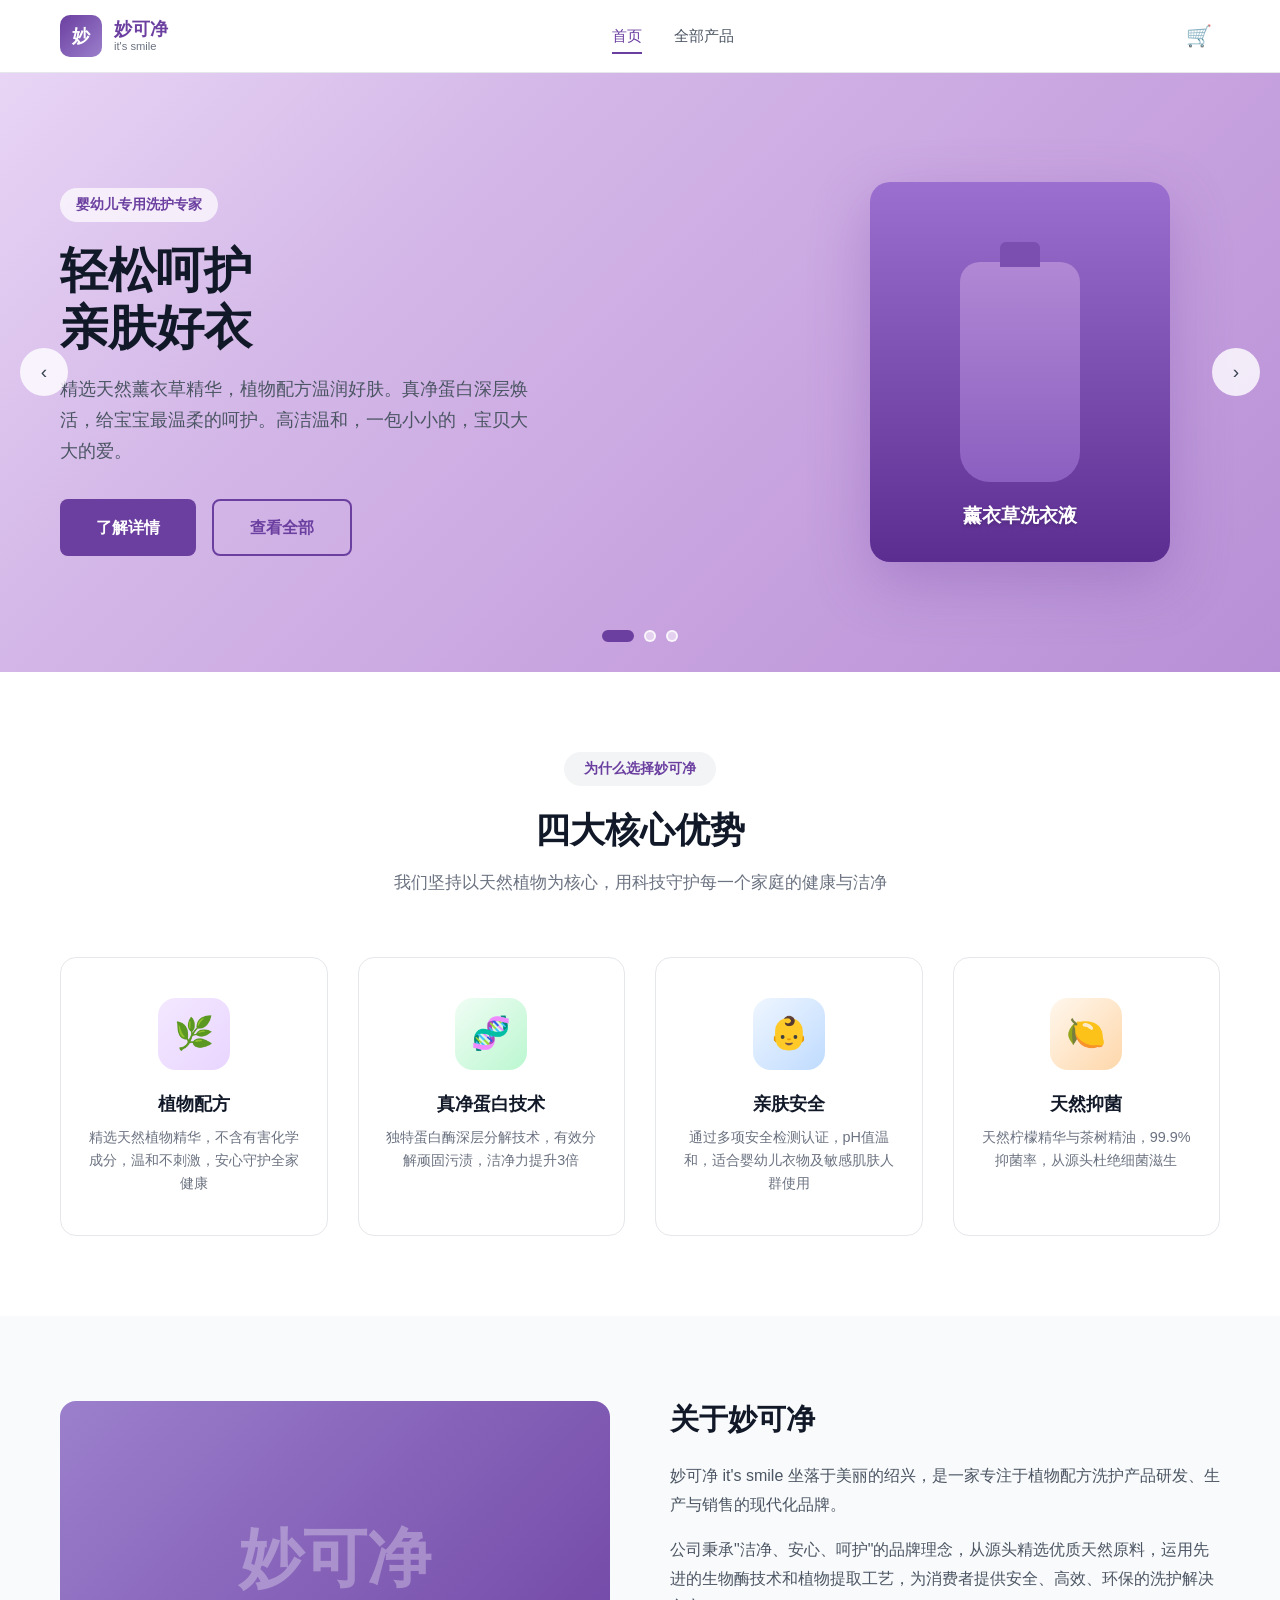
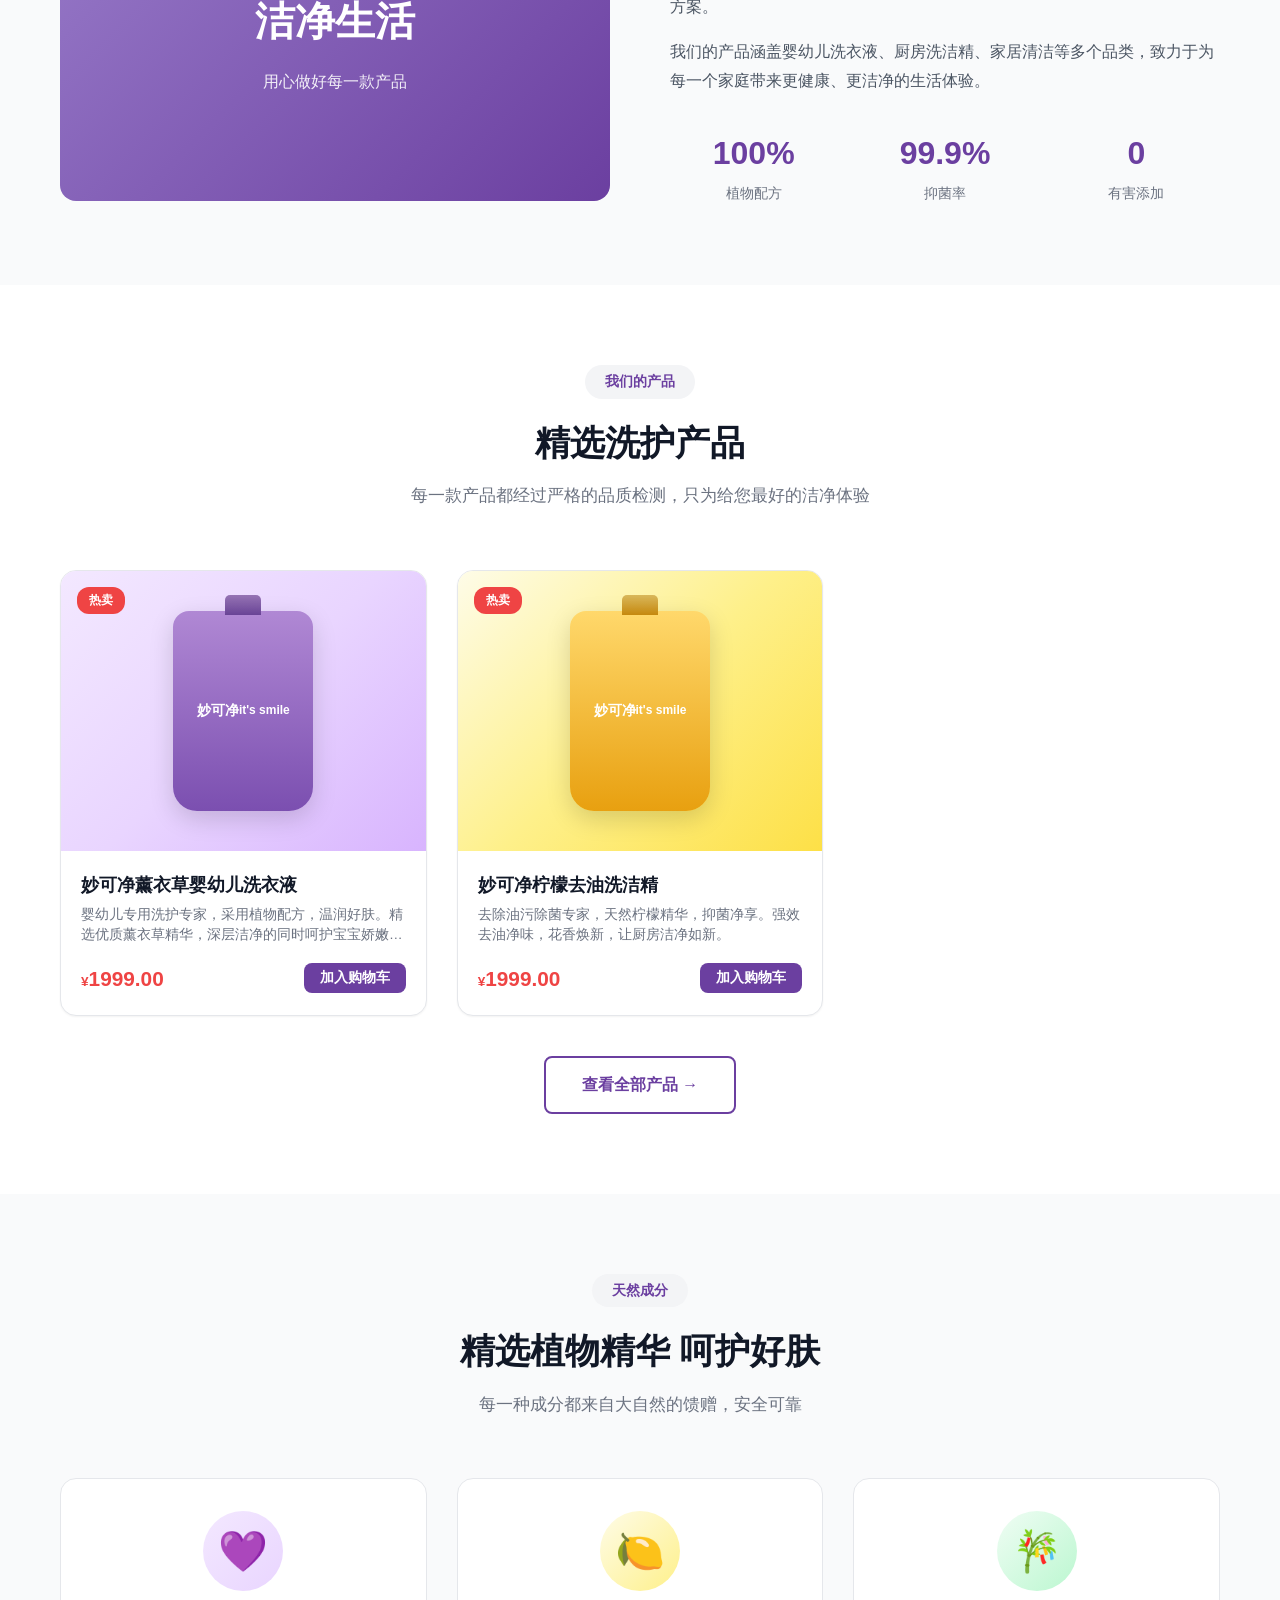
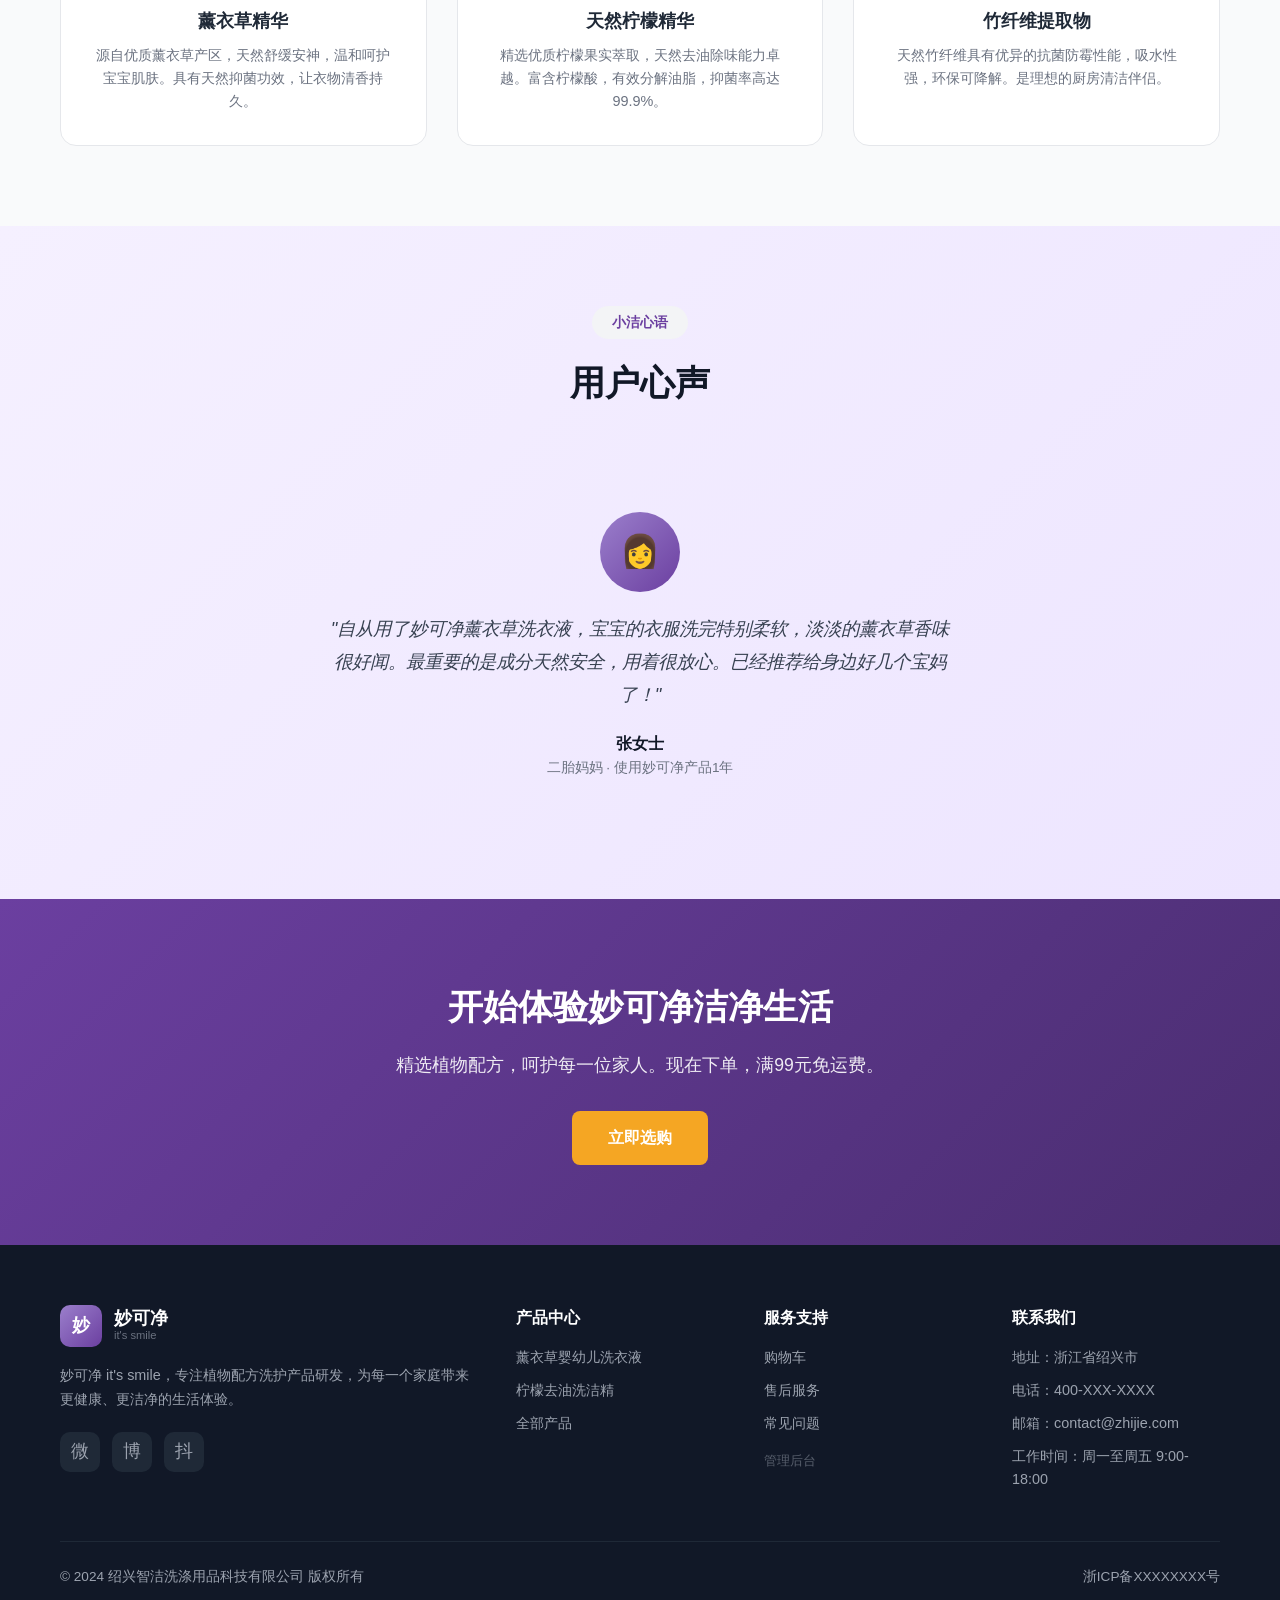
==== index.html @ ebd9319b "初始提交：妙可净 官方网站 包含首页、产品展示、购物车、结算、后台订单管理等完整功能。  Co-Authored-By: Claude Opus 4.6 <noreply@anthropic.com>" ====
<!DOCTYPE html>
<html lang="zh-CN">
<head>
  <meta charset="UTF-8">
  <meta name="viewport" content="width=device-width, initial-scale=1.0">
  <title>妙可净 it's smile - 轻松呵护 亲肤好衣</title>
  <meta name="description" content="妙可净 it's smile，专注植物配方洗护产品研发。婴幼儿洗衣液、柠檬洗洁精，天然安心，呵护全家。">
  <link rel="stylesheet" href="css/style.css">
</head>
<body>

  <!-- Header -->
  <header class="header">
    <nav class="nav container">
      <a href="index.html" class="logo">
        <div class="logo-icon">妙</div>
        <div class="logo-text">
          <span class="company-name">妙可净</span>
          <span class="company-sub">it's smile</span>
        </div>
      </a>
      <div class="nav-links">
        <a href="index.html" class="active">首页</a>
        <a href="products.html">全部产品</a>
      </div>
      <div class="nav-actions">
        <a href="cart.html" class="cart-btn">🛒 <span class="cart-badge"></span></a>
        <button class="mobile-toggle" onclick="document.querySelector('.nav-links').classList.toggle('mobile-open')">☰</button>
      </div>
    </nav>
  </header>

  <!-- Hero Slider -->
  <section class="hero">
    <div class="hero-slider">
      <!-- Slide 1: Lavender Product -->
      <div class="hero-slide hero-slide-purple active">
        <div class="hero-content">
          <span class="hero-tag">婴幼儿专用洗护专家</span>
          <h1 class="hero-title">轻松呵护<br>亲肤好衣</h1>
          <p class="hero-desc">精选天然薰衣草精华，植物配方温润好肤。真净蛋白深层焕活，给宝宝最温柔的呵护。高洁温和，一包小小的，宝贝大大的爱。</p>
          <div class="hero-btns">
            <a href="product-detail.html?id=1" class="btn btn-primary btn-lg">了解详情</a>
            <a href="products.html" class="btn btn-outline btn-lg">查看全部</a>
          </div>
        </div>
        <div class="hero-image">
          <div class="hero-product-visual purple">
            <div class="bottle-shape"></div>
            <div class="product-label">薰衣草洗衣液</div>
          </div>
        </div>
      </div>

      <!-- Slide 2: Lemon Product -->
      <div class="hero-slide hero-slide-yellow">
        <div class="hero-content">
          <span class="hero-tag" style="color:var(--secondary-dark);">去除油污除菌专家</span>
          <h1 class="hero-title">本草洗护<br>全净呵护</h1>
          <p class="hero-desc">天然柠檬精华，抑菌净享。强效去油净味，花香焕新。天然植物精华洁净更安心，让每一餐都安心健康。</p>
          <div class="hero-btns">
            <a href="product-detail.html?id=2" class="btn btn-secondary btn-lg">了解详情</a>
            <a href="products.html" class="btn btn-outline btn-lg">查看全部</a>
          </div>
        </div>
        <div class="hero-image">
          <div class="hero-product-visual yellow">
            <div class="bottle-shape"></div>
            <div class="product-label">柠檬洗洁精</div>
          </div>
        </div>
      </div>

      <!-- Slide 3: Brand -->
      <div class="hero-slide hero-slide-brand">
        <div class="hero-content">
          <span class="hero-tag">品质升级 呵护更多</span>
          <h1 class="hero-title">妙可净<br>洁净生活</h1>
          <p class="hero-desc">妙可净 it's smile，专注植物配方洗护产品研发。从源头精选优质原料，用科技守护每一个家庭的健康与洁净。</p>
          <div class="hero-btns">
            <a href="products.html" class="btn btn-primary btn-lg">探索产品</a>
          </div>
        </div>
        <div class="hero-image">
          <div class="hero-product-visual purple" style="background:linear-gradient(135deg, var(--primary-light), var(--primary));width:320px;">
            <div style="font-size:2.5rem;font-weight:900;opacity:0.9;">妙可净</div>
            <div style="font-size:1rem;opacity:0.7;margin-top:4px;">it's smile</div>
            <div class="product-label">洁净 · 安心 · 呵护</div>
          </div>
        </div>
      </div>
    </div>

    <!-- Controls -->
    <button class="hero-arrow prev">‹</button>
    <button class="hero-arrow next">›</button>
    <div class="hero-dots">
      <span class="hero-dot active" data-index="0"></span>
      <span class="hero-dot" data-index="1"></span>
      <span class="hero-dot" data-index="2"></span>
    </div>
  </section>

  <!-- Features -->
  <section class="section">
    <div class="container">
      <div class="section-header">
        <span class="section-tag">为什么选择妙可净</span>
        <h2 class="section-title">四大核心优势</h2>
        <p class="section-desc">我们坚持以天然植物为核心，用科技守护每一个家庭的健康与洁净</p>
      </div>
      <div class="features-grid">
        <div class="feature-card">
          <div class="feature-icon purple">🌿</div>
          <h3>植物配方</h3>
          <p>精选天然植物精华，不含有害化学成分，温和不刺激，安心守护全家健康</p>
        </div>
        <div class="feature-card">
          <div class="feature-icon green">🧬</div>
          <h3>真净蛋白技术</h3>
          <p>独特蛋白酶深层分解技术，有效分解顽固污渍，洁净力提升3倍</p>
        </div>
        <div class="feature-card">
          <div class="feature-icon blue">👶</div>
          <h3>亲肤安全</h3>
          <p>通过多项安全检测认证，pH值温和，适合婴幼儿衣物及敏感肌肤人群使用</p>
        </div>
        <div class="feature-card">
          <div class="feature-icon orange">🍋</div>
          <h3>天然抑菌</h3>
          <p>天然柠檬精华与茶树精油，99.9%抑菌率，从源头杜绝细菌滋生</p>
        </div>
      </div>
    </div>
  </section>

  <!-- Brand Story -->
  <section class="section brand-story">
    <div class="container">
      <div class="brand-grid">
        <div class="brand-image">
          <div class="brand-image-inner">
            <div class="brand-year">妙可净</div>
            <div class="brand-name-large">洁净生活</div>
            <p style="margin-top:16px;opacity:0.9;font-size:1rem;">用心做好每一款产品</p>
          </div>
        </div>
        <div class="brand-info">
          <h3>关于妙可净</h3>
          <p>妙可净 it's smile 坐落于美丽的绍兴，是一家专注于植物配方洗护产品研发、生产与销售的现代化品牌。</p>
          <p>公司秉承"洁净、安心、呵护"的品牌理念，从源头精选优质天然原料，运用先进的生物酶技术和植物提取工艺，为消费者提供安全、高效、环保的洗护解决方案。</p>
          <p>我们的产品涵盖婴幼儿洗衣液、厨房洗洁精、家居清洁等多个品类，致力于为每一个家庭带来更健康、更洁净的生活体验。</p>
          <div class="brand-stats">
            <div class="stat-item">
              <div class="stat-number">100%</div>
              <div class="stat-label">植物配方</div>
            </div>
            <div class="stat-item">
              <div class="stat-number">99.9%</div>
              <div class="stat-label">抑菌率</div>
            </div>
            <div class="stat-item">
              <div class="stat-number">0</div>
              <div class="stat-label">有害添加</div>
            </div>
          </div>
        </div>
      </div>
    </div>
  </section>

  <!-- Products -->
  <section class="section">
    <div class="container">
      <div class="section-header">
        <span class="section-tag">我们的产品</span>
        <h2 class="section-title">精选洗护产品</h2>
        <p class="section-desc">每一款产品都经过严格的品质检测，只为给您最好的洁净体验</p>
      </div>
      <div class="products-grid" id="home-products"></div>
      <div class="text-center mt-40">
        <a href="products.html" class="btn btn-outline btn-lg">查看全部产品 →</a>
      </div>
    </div>
  </section>

  <!-- Ingredients -->
  <section class="section ingredients-section">
    <div class="container">
      <div class="section-header">
        <span class="section-tag">天然成分</span>
        <h2 class="section-title">精选植物精华 呵护好肤</h2>
        <p class="section-desc">每一种成分都来自大自然的馈赠，安全可靠</p>
      </div>
      <div class="ingredients-grid">
        <div class="ingredient-card">
          <div class="ingredient-icon" style="background:linear-gradient(135deg,#f3e8ff,#e9d5ff);">💜</div>
          <h3>薰衣草精华</h3>
          <p>源自优质薰衣草产区，天然舒缓安神，温和呵护宝宝肌肤。具有天然抑菌功效，让衣物清香持久。</p>
        </div>
        <div class="ingredient-card">
          <div class="ingredient-icon" style="background:linear-gradient(135deg,#fefce8,#fef08a);">🍋</div>
          <h3>天然柠檬精华</h3>
          <p>精选优质柠檬果实萃取，天然去油除味能力卓越。富含柠檬酸，有效分解油脂，抑菌率高达99.9%。</p>
        </div>
        <div class="ingredient-card">
          <div class="ingredient-icon" style="background:linear-gradient(135deg,#f0fdf4,#bbf7d0);">🎋</div>
          <h3>竹纤维提取物</h3>
          <p>天然竹纤维具有优异的抗菌防霉性能，吸水性强，环保可降解。是理想的厨房清洁伴侣。</p>
        </div>
      </div>
    </div>
  </section>

  <!-- Testimonial / 小洁心语 -->
  <section class="section testimonial-section">
    <div class="container">
      <div class="section-header">
        <span class="section-tag">小洁心语</span>
        <h2 class="section-title">用户心声</h2>
      </div>
      <div class="testimonial-card">
        <div class="testimonial-avatar">👩</div>
        <p class="testimonial-text">"自从用了妙可净薰衣草洗衣液，宝宝的衣服洗完特别柔软，淡淡的薰衣草香味很好闻。最重要的是成分天然安全，用着很放心。已经推荐给身边好几个宝妈了！"</p>
        <div class="testimonial-author">张女士</div>
        <div class="testimonial-role">二胎妈妈 · 使用妙可净产品1年</div>
      </div>
    </div>
  </section>

  <!-- CTA -->
  <section class="section" style="background:linear-gradient(135deg, var(--primary), var(--primary-dark));color:white;text-align:center;">
    <div class="container">
      <h2 style="font-size:2.2rem;font-weight:800;margin-bottom:16px;">开始体验妙可净洁净生活</h2>
      <p style="font-size:1.1rem;opacity:0.9;margin-bottom:32px;max-width:500px;margin-left:auto;margin-right:auto;">精选植物配方，呵护每一位家人。现在下单，满99元免运费。</p>
      <a href="products.html" class="btn btn-secondary btn-lg">立即选购</a>
    </div>
  </section>

  <!-- Footer -->
  <footer class="footer">
    <div class="container">
      <div class="footer-grid">
        <div class="footer-brand">
          <div class="logo">
            <div class="logo-icon">妙</div>
            <div class="logo-text">
              <span class="company-name">妙可净</span>
              <span class="company-sub" style="color:var(--gray-500);">it's smile</span>
            </div>
          </div>
          <p>妙可净 it's smile，专注植物配方洗护产品研发，为每一个家庭带来更健康、更洁净的生活体验。</p>
          <div class="footer-social">
            <a href="#" title="微信">微</a>
            <a href="#" title="微博">博</a>
            <a href="#" title="抖音">抖</a>
          </div>
        </div>
        <div class="footer-col">
          <h4>产品中心</h4>
          <a href="product-detail.html?id=1">薰衣草婴幼儿洗衣液</a>
          <a href="product-detail.html?id=2">柠檬去油洗洁精</a>
          <a href="products.html">全部产品</a>
        </div>
        <div class="footer-col">
          <h4>服务支持</h4>
          <a href="cart.html">购物车</a>
          <a href="#">售后服务</a>
          <a href="#">常见问题</a>
          <a href="admin.html" style="margin-top:16px;opacity:0.5;font-size:0.8rem;">管理后台</a>
        </div>
        <div class="footer-col">
          <h4>联系我们</h4>
          <a href="#">地址：浙江省绍兴市</a>
          <a href="#">电话：400-XXX-XXXX</a>
          <a href="#">邮箱：contact@zhijie.com</a>
          <a href="#">工作时间：周一至周五 9:00-18:00</a>
        </div>
      </div>
      <div class="footer-bottom">
        <span>&copy; 2024 绍兴智洁洗涤用品科技有限公司 版权所有</span>
        <span>浙ICP备XXXXXXXX号</span>
      </div>
    </div>
  </footer>

  <script src="js/app.js"></script>
</body>
</html>
---- css/style.css ----
/* ==========================================
   绍兴智洁洗涤用品科技有限公司 - 官方网站
   Design inspired by pg.com.cn
   ========================================== */

/* --- Reset & Base --- */
*, *::before, *::after {
  margin: 0;
  padding: 0;
  box-sizing: border-box;
}

:root {
  --primary: #6B3FA0;
  --primary-light: #9B7FCC;
  --primary-dark: #4A2D70;
  --secondary: #F5A623;
  --secondary-light: #FFD080;
  --secondary-dark: #C47F0A;
  --accent-green: #5DAE5F;
  --white: #ffffff;
  --gray-50: #f9fafb;
  --gray-100: #f3f4f6;
  --gray-200: #e5e7eb;
  --gray-300: #d1d5db;
  --gray-400: #9ca3af;
  --gray-500: #6b7280;
  --gray-600: #4b5563;
  --gray-700: #374151;
  --gray-800: #1f2937;
  --gray-900: #111827;
  --danger: #ef4444;
  --success: #22c55e;
  --warning: #f59e0b;
  --info: #3b82f6;
  --shadow-sm: 0 1px 2px rgba(0,0,0,0.05);
  --shadow: 0 4px 6px -1px rgba(0,0,0,0.1);
  --shadow-lg: 0 10px 25px -3px rgba(0,0,0,0.1);
  --shadow-xl: 0 20px 40px -5px rgba(0,0,0,0.15);
  --radius: 8px;
  --radius-lg: 16px;
  --transition: all 0.3s ease;
}

html {
  scroll-behavior: smooth;
  font-size: 16px;
}

body {
  font-family: -apple-system, BlinkMacSystemFont, "PingFang SC", "Microsoft YaHei", "Helvetica Neue", Arial, sans-serif;
  color: var(--gray-800);
  background: var(--white);
  line-height: 1.6;
  overflow-x: hidden;
}

a {
  color: inherit;
  text-decoration: none;
  transition: var(--transition);
}

img {
  max-width: 100%;
  height: auto;
  display: block;
}

ul, ol {
  list-style: none;
}

button {
  cursor: pointer;
  border: none;
  font-family: inherit;
  font-size: inherit;
  transition: var(--transition);
}

input, select, textarea {
  font-family: inherit;
  font-size: inherit;
  border: 1px solid var(--gray-300);
  border-radius: var(--radius);
  padding: 10px 14px;
  outline: none;
  transition: var(--transition);
}

input:focus, select:focus, textarea:focus {
  border-color: var(--primary);
  box-shadow: 0 0 0 3px rgba(107, 63, 160, 0.15);
}

.container {
  max-width: 1200px;
  margin: 0 auto;
  padding: 0 20px;
}

/* --- Header & Navigation --- */
.header {
  position: fixed;
  top: 0;
  left: 0;
  right: 0;
  z-index: 1000;
  background: rgba(255,255,255,0.97);
  backdrop-filter: blur(12px);
  border-bottom: 1px solid var(--gray-200);
  transition: var(--transition);
}

.header.scrolled {
  box-shadow: var(--shadow);
}

.nav {
  display: flex;
  align-items: center;
  justify-content: space-between;
  height: 72px;
}

.logo {
  display: flex;
  align-items: center;
  gap: 12px;
  font-size: 1.25rem;
  font-weight: 700;
  color: var(--primary);
}

.logo-icon {
  width: 42px;
  height: 42px;
  background: linear-gradient(135deg, var(--primary), var(--primary-light));
  border-radius: 10px;
  display: flex;
  align-items: center;
  justify-content: center;
  color: white;
  font-size: 1.1rem;
  font-weight: 800;
}

.logo-text {
  display: flex;
  flex-direction: column;
  line-height: 1.2;
}

.logo-text .company-name {
  font-size: 1.1rem;
  font-weight: 700;
}

.logo-text .company-sub {
  font-size: 0.7rem;
  color: var(--gray-500);
  font-weight: 400;
}

.nav-links {
  display: flex;
  align-items: center;
  gap: 32px;
}

.nav-links a {
  font-size: 0.95rem;
  font-weight: 500;
  color: var(--gray-600);
  position: relative;
  padding: 4px 0;
}

.nav-links a:hover,
.nav-links a.active {
  color: var(--primary);
}

.nav-links a::after {
  content: '';
  position: absolute;
  bottom: -2px;
  left: 0;
  width: 0;
  height: 2px;
  background: var(--primary);
  transition: var(--transition);
}

.nav-links a:hover::after,
.nav-links a.active::after {
  width: 100%;
}

.nav-actions {
  display: flex;
  align-items: center;
  gap: 16px;
}

.cart-btn {
  position: relative;
  background: none;
  font-size: 1.3rem;
  color: var(--gray-600);
  padding: 8px;
}

.cart-btn:hover {
  color: var(--primary);
}

.cart-badge {
  position: absolute;
  top: 2px;
  right: 0;
  background: var(--danger);
  color: white;
  font-size: 0.65rem;
  font-weight: 700;
  min-width: 18px;
  height: 18px;
  border-radius: 9px;
  display: flex;
  align-items: center;
  justify-content: center;
  padding: 0 4px;
}

.cart-badge:empty,
.cart-badge[data-count="0"] {
  display: none;
}

.btn {
  display: inline-flex;
  align-items: center;
  justify-content: center;
  gap: 8px;
  padding: 10px 24px;
  border-radius: var(--radius);
  font-weight: 600;
  font-size: 0.9rem;
  transition: var(--transition);
}

.btn-primary {
  background: var(--primary);
  color: white;
}

.btn-primary:hover {
  background: var(--primary-dark);
  transform: translateY(-1px);
  box-shadow: var(--shadow);
}

.btn-secondary {
  background: var(--secondary);
  color: white;
}

.btn-secondary:hover {
  background: var(--secondary-dark);
  transform: translateY(-1px);
}

.btn-outline {
  background: transparent;
  border: 2px solid var(--primary);
  color: var(--primary);
}

.btn-outline:hover {
  background: var(--primary);
  color: white;
}

.btn-sm {
  padding: 6px 16px;
  font-size: 0.85rem;
}

.btn-lg {
  padding: 14px 36px;
  font-size: 1rem;
}

.btn-danger {
  background: var(--danger);
  color: white;
}

.btn-danger:hover {
  background: #dc2626;
}

.btn-success {
  background: var(--success);
  color: white;
}

.btn-success:hover {
  background: #16a34a;
}

/* Mobile menu */
.mobile-toggle {
  display: none;
  background: none;
  font-size: 1.5rem;
  color: var(--gray-700);
  padding: 8px;
}

/* --- Hero Section --- */
.hero {
  margin-top: 72px;
  position: relative;
  overflow: hidden;
}

.hero-slider {
  position: relative;
  height: 600px;
}

.hero-slide {
  position: absolute;
  inset: 0;
  opacity: 0;
  transition: opacity 0.8s ease;
  display: flex;
  align-items: center;
}

.hero-slide.active {
  opacity: 1;
}

.hero-slide-purple {
  background: linear-gradient(135deg, #E8D5F5 0%, #D4B8E8 30%, #C9A5E0 60%, #B78FD6 100%);
}

.hero-slide-yellow {
  background: linear-gradient(135deg, #FFF3D6 0%, #FFE4A0 30%, #FFD56B 60%, #FFC940 100%);
}

.hero-slide-brand {
  background: linear-gradient(135deg, #f0e6ff 0%, #e0d0f5 50%, #d0c0ea 100%);
}

.hero-content {
  position: relative;
  z-index: 2;
  max-width: 600px;
  padding: 0 60px;
}

.hero-tag {
  display: inline-block;
  padding: 6px 16px;
  background: rgba(255,255,255,0.7);
  border-radius: 20px;
  font-size: 0.85rem;
  font-weight: 600;
  color: var(--primary);
  margin-bottom: 20px;
  backdrop-filter: blur(4px);
}

.hero-title {
  font-size: 3rem;
  font-weight: 800;
  line-height: 1.2;
  margin-bottom: 16px;
  color: var(--gray-900);
}

.hero-slide-yellow .hero-title {
  color: var(--gray-900);
}

.hero-desc {
  font-size: 1.15rem;
  color: var(--gray-600);
  margin-bottom: 32px;
  line-height: 1.7;
}

.hero-btns {
  display: flex;
  gap: 16px;
}

.hero-image {
  position: absolute;
  right: 60px;
  top: 50%;
  transform: translateY(-50%);
  width: 400px;
  height: 400px;
  display: flex;
  align-items: center;
  justify-content: center;
}

.hero-product-visual {
  width: 300px;
  height: 380px;
  border-radius: 20px;
  display: flex;
  align-items: center;
  justify-content: center;
  font-size: 1.1rem;
  font-weight: 600;
  color: white;
  text-align: center;
  position: relative;
  overflow: hidden;
}

.hero-product-visual.purple {
  background: linear-gradient(180deg, #9B6FCF 0%, #7B4FB0 50%, #5C2D91 100%);
  box-shadow: 0 20px 60px rgba(107, 63, 160, 0.3);
}

.hero-product-visual.yellow {
  background: linear-gradient(180deg, #FFD060 0%, #F5A623 50%, #E08F00 100%);
  box-shadow: 0 20px 60px rgba(245, 166, 35, 0.3);
}

.hero-product-visual .product-label {
  position: absolute;
  bottom: 30px;
  left: 0;
  right: 0;
  text-align: center;
  font-size: 1.2rem;
  text-shadow: 0 2px 4px rgba(0,0,0,0.2);
}

.hero-product-visual .bottle-shape {
  width: 120px;
  height: 220px;
  border-radius: 20px 20px 30px 30px;
  position: relative;
}

.hero-product-visual .bottle-shape::before {
  content: '';
  position: absolute;
  top: -20px;
  left: 50%;
  transform: translateX(-50%);
  width: 40px;
  height: 25px;
  border-radius: 6px 6px 0 0;
}

.hero-product-visual.purple .bottle-shape {
  background: linear-gradient(180deg, #B088D4, #8B5FC0);
}

.hero-product-visual.purple .bottle-shape::before {
  background: #7B4FB0;
}

.hero-product-visual.yellow .bottle-shape {
  background: linear-gradient(180deg, #FFD86B, #F0A020);
}

.hero-product-visual.yellow .bottle-shape::before {
  background: #E09000;
}

.hero-dots {
  position: absolute;
  bottom: 30px;
  left: 50%;
  transform: translateX(-50%);
  display: flex;
  gap: 10px;
  z-index: 10;
}

.hero-dot {
  width: 12px;
  height: 12px;
  border-radius: 50%;
  background: rgba(255,255,255,0.5);
  border: 2px solid rgba(255,255,255,0.8);
  cursor: pointer;
  transition: var(--transition);
}

.hero-dot.active {
  background: var(--primary);
  border-color: var(--primary);
  width: 32px;
  border-radius: 6px;
}

.hero-arrow {
  position: absolute;
  top: 50%;
  transform: translateY(-50%);
  z-index: 10;
  width: 48px;
  height: 48px;
  border-radius: 50%;
  background: rgba(255,255,255,0.8);
  border: none;
  font-size: 1.2rem;
  color: var(--gray-700);
  display: flex;
  align-items: center;
  justify-content: center;
  cursor: pointer;
  transition: var(--transition);
}

.hero-arrow:hover {
  background: white;
  box-shadow: var(--shadow);
}

.hero-arrow.prev {
  left: 20px;
}

.hero-arrow.next {
  right: 20px;
}

/* --- Section Styles --- */
.section {
  padding: 80px 0;
}

.section-header {
  text-align: center;
  margin-bottom: 60px;
}

.section-tag {
  display: inline-block;
  padding: 6px 20px;
  background: var(--gray-100);
  border-radius: 20px;
  font-size: 0.85rem;
  font-weight: 600;
  color: var(--primary);
  margin-bottom: 16px;
}

.section-title {
  font-size: 2.2rem;
  font-weight: 800;
  color: var(--gray-900);
  margin-bottom: 12px;
}

.section-desc {
  font-size: 1.05rem;
  color: var(--gray-500);
  max-width: 600px;
  margin: 0 auto;
}

/* --- Brand Story --- */
.brand-story {
  background: var(--gray-50);
}

.brand-grid {
  display: grid;
  grid-template-columns: 1fr 1fr;
  gap: 60px;
  align-items: center;
}

.brand-image {
  border-radius: var(--radius-lg);
  overflow: hidden;
  height: 400px;
  background: linear-gradient(135deg, var(--primary-light), var(--primary));
  display: flex;
  align-items: center;
  justify-content: center;
  position: relative;
}

.brand-image-inner {
  text-align: center;
  color: white;
  padding: 40px;
}

.brand-image-inner .brand-year {
  font-size: 4rem;
  font-weight: 800;
  opacity: 0.3;
  margin-bottom: -20px;
}

.brand-image-inner .brand-name-large {
  font-size: 2.5rem;
  font-weight: 800;
}

.brand-info h3 {
  font-size: 1.8rem;
  font-weight: 700;
  margin-bottom: 20px;
  color: var(--gray-900);
}

.brand-info p {
  color: var(--gray-600);
  margin-bottom: 16px;
  line-height: 1.8;
}

.brand-stats {
  display: grid;
  grid-template-columns: repeat(3, 1fr);
  gap: 24px;
  margin-top: 32px;
}

.stat-item {
  text-align: center;
}

.stat-number {
  font-size: 2rem;
  font-weight: 800;
  color: var(--primary);
}

.stat-label {
  font-size: 0.85rem;
  color: var(--gray-500);
  margin-top: 4px;
}

/* --- Product Cards --- */
.products-grid {
  display: grid;
  grid-template-columns: repeat(auto-fill, minmax(280px, 1fr));
  gap: 30px;
}

.product-card {
  background: white;
  border-radius: var(--radius-lg);
  overflow: hidden;
  box-shadow: var(--shadow-sm);
  border: 1px solid var(--gray-200);
  transition: var(--transition);
  position: relative;
}

.product-card:hover {
  transform: translateY(-4px);
  box-shadow: var(--shadow-lg);
}

.product-card-image {
  height: 280px;
  display: flex;
  align-items: center;
  justify-content: center;
  position: relative;
  overflow: hidden;
}

.product-card-image.lavender {
  background: linear-gradient(135deg, #f3e8ff, #e9d5ff, #d8b4fe);
}

.product-card-image.lemon {
  background: linear-gradient(135deg, #fefce8, #fef08a, #fde047);
}

.product-card-image.bundle {
  background: linear-gradient(135deg, #f0fdf4, #bbf7d0, #86efac);
}

.product-visual {
  width: 140px;
  height: 200px;
  border-radius: 16px 16px 24px 24px;
  display: flex;
  align-items: center;
  justify-content: center;
  color: white;
  font-weight: 700;
  font-size: 0.9rem;
  text-align: center;
  padding: 16px;
  position: relative;
  box-shadow: 0 8px 24px rgba(0,0,0,0.15);
}

.product-visual.purple-bottle {
  background: linear-gradient(180deg, #B088D4, #7B4FB0);
}

.product-visual.yellow-bottle {
  background: linear-gradient(180deg, #FFD86B, #E8A010);
}

.product-visual.green-bottle {
  background: linear-gradient(180deg, #86efac, #22c55e);
}

.product-visual::before {
  content: '';
  position: absolute;
  top: -16px;
  left: 50%;
  transform: translateX(-50%);
  width: 36px;
  height: 20px;
  border-radius: 5px 5px 0 0;
  background: inherit;
  filter: brightness(0.85);
}

.product-badge {
  position: absolute;
  top: 16px;
  left: 16px;
  padding: 4px 12px;
  border-radius: 12px;
  font-size: 0.75rem;
  font-weight: 700;
  color: white;
}

.badge-hot {
  background: var(--danger);
}

.badge-new {
  background: var(--success);
}

.badge-sale {
  background: var(--secondary);
}

.product-card-body {
  padding: 20px;
}

.product-card-title {
  font-size: 1.1rem;
  font-weight: 700;
  margin-bottom: 6px;
  color: var(--gray-900);
}

.product-card-desc {
  font-size: 0.85rem;
  color: var(--gray-500);
  margin-bottom: 16px;
  line-height: 1.5;
  display: -webkit-box;
  -webkit-line-clamp: 2;
  -webkit-box-orient: vertical;
  overflow: hidden;
}

.product-card-footer {
  display: flex;
  align-items: center;
  justify-content: space-between;
}

.product-price {
  font-size: 1.3rem;
  font-weight: 800;
  color: var(--danger);
}

.product-price .currency {
  font-size: 0.85rem;
}

.product-price .original {
  font-size: 0.8rem;
  color: var(--gray-400);
  text-decoration: line-through;
  font-weight: 400;
  margin-left: 6px;
}

/* --- Features Section --- */
.features-grid {
  display: grid;
  grid-template-columns: repeat(4, 1fr);
  gap: 30px;
}

.feature-card {
  text-align: center;
  padding: 40px 24px;
  border-radius: var(--radius-lg);
  background: white;
  border: 1px solid var(--gray-200);
  transition: var(--transition);
}

.feature-card:hover {
  transform: translateY(-4px);
  box-shadow: var(--shadow-lg);
  border-color: var(--primary-light);
}

.feature-icon {
  width: 72px;
  height: 72px;
  margin: 0 auto 20px;
  border-radius: 18px;
  display: flex;
  align-items: center;
  justify-content: center;
  font-size: 2rem;
}

.feature-icon.purple {
  background: linear-gradient(135deg, #f3e8ff, #e9d5ff);
}

.feature-icon.green {
  background: linear-gradient(135deg, #f0fdf4, #bbf7d0);
}

.feature-icon.blue {
  background: linear-gradient(135deg, #eff6ff, #bfdbfe);
}

.feature-icon.orange {
  background: linear-gradient(135deg, #fff7ed, #fed7aa);
}

.feature-card h3 {
  font-size: 1.1rem;
  font-weight: 700;
  margin-bottom: 8px;
  color: var(--gray-900);
}

.feature-card p {
  font-size: 0.9rem;
  color: var(--gray-500);
  line-height: 1.6;
}

/* --- Product Detail Page --- */
.product-detail {
  margin-top: 72px;
  padding: 60px 0;
}

.product-detail-grid {
  display: grid;
  grid-template-columns: 1fr 1fr;
  gap: 60px;
  align-items: start;
}

.product-gallery {
  border-radius: var(--radius-lg);
  overflow: hidden;
  height: 500px;
  display: flex;
  align-items: center;
  justify-content: center;
  position: relative;
}

.product-gallery.lavender-bg {
  background: linear-gradient(135deg, #f3e8ff, #e9d5ff, #d8b4fe);
}

.product-gallery.lemon-bg {
  background: linear-gradient(135deg, #fefce8, #fef08a, #fde047);
}

.product-gallery .product-visual-large {
  width: 200px;
  height: 300px;
  border-radius: 20px 20px 30px 30px;
  display: flex;
  align-items: center;
  justify-content: center;
  color: white;
  font-weight: 700;
  font-size: 1.2rem;
  text-align: center;
  padding: 20px;
  box-shadow: 0 12px 40px rgba(0,0,0,0.15);
}

.product-detail-info h1 {
  font-size: 2rem;
  font-weight: 800;
  margin-bottom: 8px;
}

.product-detail-subtitle {
  font-size: 1rem;
  color: var(--gray-500);
  margin-bottom: 24px;
}

.product-detail-price {
  font-size: 2.2rem;
  font-weight: 800;
  color: var(--danger);
  margin-bottom: 24px;
}

.product-detail-price .currency {
  font-size: 1.2rem;
}

.product-detail-features {
  margin-bottom: 32px;
}

.product-detail-features h3 {
  font-size: 1rem;
  font-weight: 700;
  margin-bottom: 16px;
  color: var(--gray-700);
}

.feature-tags {
  display: flex;
  flex-wrap: wrap;
  gap: 10px;
}

.feature-tag {
  padding: 8px 16px;
  border-radius: 20px;
  font-size: 0.85rem;
  font-weight: 500;
}

.feature-tag.purple {
  background: #f3e8ff;
  color: var(--primary);
}

.feature-tag.yellow {
  background: #fef3c7;
  color: var(--secondary-dark);
}

.feature-tag.green {
  background: #f0fdf4;
  color: var(--accent-green);
}

.quantity-selector {
  display: flex;
  align-items: center;
  gap: 0;
  margin-bottom: 24px;
}

.quantity-selector label {
  font-weight: 600;
  margin-right: 16px;
  color: var(--gray-700);
}

.qty-btn {
  width: 40px;
  height: 40px;
  border: 1px solid var(--gray-300);
  background: var(--gray-50);
  font-size: 1.2rem;
  display: flex;
  align-items: center;
  justify-content: center;
  color: var(--gray-600);
}

.qty-btn:first-of-type {
  border-radius: var(--radius) 0 0 var(--radius);
}

.qty-btn:last-of-type {
  border-radius: 0 var(--radius) var(--radius) 0;
}

.qty-btn:hover {
  background: var(--gray-200);
}

.qty-input {
  width: 60px;
  height: 40px;
  text-align: center;
  border-radius: 0;
  border-left: none;
  border-right: none;
  font-weight: 600;
}

.product-actions {
  display: flex;
  gap: 16px;
  margin-bottom: 40px;
}

.product-detail-desc {
  border-top: 1px solid var(--gray-200);
  padding-top: 32px;
}

.product-detail-desc h3 {
  font-size: 1.2rem;
  font-weight: 700;
  margin-bottom: 16px;
}

.detail-section {
  margin-bottom: 24px;
}

.detail-section h4 {
  font-size: 1rem;
  font-weight: 600;
  color: var(--primary);
  margin-bottom: 8px;
}

.detail-section p {
  color: var(--gray-600);
  line-height: 1.8;
}

.detail-section ul {
  padding-left: 20px;
}

.detail-section ul li {
  list-style: disc;
  color: var(--gray-600);
  margin-bottom: 6px;
  line-height: 1.6;
}

/* --- Ingredients Showcase --- */
.ingredients-section {
  background: var(--gray-50);
}

.ingredients-grid {
  display: grid;
  grid-template-columns: repeat(3, 1fr);
  gap: 30px;
}

.ingredient-card {
  background: white;
  border-radius: var(--radius-lg);
  padding: 32px;
  text-align: center;
  border: 1px solid var(--gray-200);
  transition: var(--transition);
}

.ingredient-card:hover {
  transform: translateY(-4px);
  box-shadow: var(--shadow-lg);
}

.ingredient-icon {
  width: 80px;
  height: 80px;
  margin: 0 auto 16px;
  border-radius: 50%;
  display: flex;
  align-items: center;
  justify-content: center;
  font-size: 2.5rem;
}

.ingredient-card h3 {
  font-size: 1.1rem;
  font-weight: 700;
  margin-bottom: 8px;
}

.ingredient-card p {
  font-size: 0.9rem;
  color: var(--gray-500);
  line-height: 1.6;
}

/* --- Testimonial Section --- */
.testimonial-section {
  background: linear-gradient(135deg, #f5f0ff, #ede5ff);
}

.testimonial-card {
  max-width: 700px;
  margin: 0 auto;
  text-align: center;
  padding: 40px;
}

.testimonial-avatar {
  width: 80px;
  height: 80px;
  border-radius: 50%;
  background: linear-gradient(135deg, var(--primary-light), var(--primary));
  margin: 0 auto 20px;
  display: flex;
  align-items: center;
  justify-content: center;
  color: white;
  font-size: 2rem;
}

.testimonial-text {
  font-size: 1.15rem;
  line-height: 1.8;
  color: var(--gray-700);
  margin-bottom: 20px;
  font-style: italic;
}

.testimonial-author {
  font-weight: 700;
  color: var(--gray-900);
}

.testimonial-role {
  font-size: 0.85rem;
  color: var(--gray-500);
}

/* --- Cart Page --- */
.cart-page {
  margin-top: 72px;
  min-height: calc(100vh - 72px);
  padding: 40px 0;
}

.page-title {
  font-size: 1.8rem;
  font-weight: 800;
  margin-bottom: 32px;
  color: var(--gray-900);
}

.cart-layout {
  display: grid;
  grid-template-columns: 1fr 360px;
  gap: 40px;
  align-items: start;
}

.cart-items {
  background: white;
  border-radius: var(--radius-lg);
  border: 1px solid var(--gray-200);
  overflow: hidden;
}

.cart-item {
  display: flex;
  align-items: center;
  padding: 20px;
  border-bottom: 1px solid var(--gray-100);
  gap: 20px;
}

.cart-item:last-child {
  border-bottom: none;
}

.cart-item-image {
  width: 80px;
  height: 80px;
  border-radius: var(--radius);
  display: flex;
  align-items: center;
  justify-content: center;
  flex-shrink: 0;
}

.cart-item-image.lavender {
  background: linear-gradient(135deg, #f3e8ff, #d8b4fe);
}

.cart-item-image.lemon {
  background: linear-gradient(135deg, #fefce8, #fde047);
}

.cart-item-info {
  flex: 1;
}

.cart-item-name {
  font-weight: 700;
  margin-bottom: 4px;
}

.cart-item-desc {
  font-size: 0.85rem;
  color: var(--gray-500);
}

.cart-item-price {
  font-weight: 700;
  color: var(--danger);
  margin-right: 20px;
  white-space: nowrap;
}

.cart-item-remove {
  background: none;
  color: var(--gray-400);
  font-size: 1.2rem;
  padding: 8px;
}

.cart-item-remove:hover {
  color: var(--danger);
}

.cart-empty {
  padding: 60px 20px;
  text-align: center;
  color: var(--gray-400);
}

.cart-empty-icon {
  font-size: 4rem;
  margin-bottom: 16px;
}

.cart-summary {
  background: white;
  border-radius: var(--radius-lg);
  border: 1px solid var(--gray-200);
  padding: 24px;
  position: sticky;
  top: 100px;
}

.cart-summary h3 {
  font-size: 1.2rem;
  font-weight: 700;
  margin-bottom: 20px;
  padding-bottom: 16px;
  border-bottom: 1px solid var(--gray-200);
}

.summary-row {
  display: flex;
  justify-content: space-between;
  margin-bottom: 12px;
  font-size: 0.95rem;
  color: var(--gray-600);
}

.summary-row.total {
  font-size: 1.2rem;
  font-weight: 800;
  color: var(--gray-900);
  border-top: 2px solid var(--gray-200);
  padding-top: 16px;
  margin-top: 16px;
}

.summary-row.total .amount {
  color: var(--danger);
}

.checkout-btn {
  width: 100%;
  margin-top: 20px;
  padding: 14px;
}

/* --- Order/Checkout Form --- */
.checkout-page {
  margin-top: 72px;
  min-height: calc(100vh - 72px);
  padding: 40px 0;
}

.checkout-layout {
  display: grid;
  grid-template-columns: 1fr 400px;
  gap: 40px;
  align-items: start;
}

.form-section {
  background: white;
  border-radius: var(--radius-lg);
  border: 1px solid var(--gray-200);
  padding: 32px;
  margin-bottom: 24px;
}

.form-section h3 {
  font-size: 1.1rem;
  font-weight: 700;
  margin-bottom: 20px;
  color: var(--gray-900);
}

.form-group {
  margin-bottom: 16px;
}

.form-group label {
  display: block;
  font-size: 0.9rem;
  font-weight: 600;
  color: var(--gray-700);
  margin-bottom: 6px;
}

.form-group input,
.form-group select,
.form-group textarea {
  width: 100%;
}

.form-row {
  display: grid;
  grid-template-columns: 1fr 1fr;
  gap: 16px;
}

/* --- Orders Page --- */
.orders-page {
  margin-top: 72px;
  min-height: calc(100vh - 72px);
  padding: 40px 0;
}

.orders-tabs {
  display: flex;
  gap: 4px;
  margin-bottom: 24px;
  background: var(--gray-100);
  border-radius: var(--radius);
  padding: 4px;
  width: fit-content;
}

.orders-tab {
  padding: 10px 24px;
  border-radius: 6px;
  font-weight: 600;
  font-size: 0.9rem;
  background: transparent;
  color: var(--gray-600);
}

.orders-tab.active {
  background: white;
  color: var(--primary);
  box-shadow: var(--shadow-sm);
}

.order-card {
  background: white;
  border-radius: var(--radius-lg);
  border: 1px solid var(--gray-200);
  margin-bottom: 16px;
  overflow: hidden;
}

.order-header {
  display: flex;
  align-items: center;
  justify-content: space-between;
  padding: 16px 20px;
  background: var(--gray-50);
  border-bottom: 1px solid var(--gray-200);
}

.order-id {
  font-weight: 700;
  color: var(--gray-900);
}

.order-date {
  font-size: 0.85rem;
  color: var(--gray-500);
}

.order-status {
  padding: 4px 12px;
  border-radius: 12px;
  font-size: 0.8rem;
  font-weight: 700;
}

.status-pending {
  background: #fef3c7;
  color: #92400e;
}

.status-processing {
  background: #dbeafe;
  color: #1e40af;
}

.status-shipped {
  background: #e0e7ff;
  color: #3730a3;
}

.status-delivered {
  background: #dcfce7;
  color: #166534;
}

.status-cancelled {
  background: #fee2e2;
  color: #991b1b;
}

.order-body {
  padding: 20px;
}

.order-items-list {
  margin-bottom: 16px;
}

.order-item-row {
  display: flex;
  align-items: center;
  justify-content: space-between;
  padding: 8px 0;
  border-bottom: 1px solid var(--gray-100);
}

.order-item-row:last-child {
  border-bottom: none;
}

.order-item-name {
  font-weight: 500;
}

.order-item-qty {
  color: var(--gray-500);
  font-size: 0.9rem;
}

.order-item-price {
  font-weight: 600;
  color: var(--gray-900);
}

.order-footer {
  display: flex;
  align-items: center;
  justify-content: space-between;
  padding: 16px 20px;
  border-top: 1px solid var(--gray-200);
  background: var(--gray-50);
}

.order-total {
  font-weight: 800;
  font-size: 1.1rem;
}

.order-total .amount {
  color: var(--danger);
}

.order-actions {
  display: flex;
  gap: 8px;
}

/* --- Admin Page --- */
.admin-page {
  margin-top: 72px;
  min-height: calc(100vh - 72px);
  padding: 40px 0;
}

.admin-layout {
  display: grid;
  grid-template-columns: 240px 1fr;
  gap: 30px;
}

.admin-sidebar {
  background: white;
  border-radius: var(--radius-lg);
  border: 1px solid var(--gray-200);
  padding: 20px 0;
  position: sticky;
  top: 100px;
  height: fit-content;
}

.admin-sidebar h3 {
  padding: 0 20px;
  font-size: 0.85rem;
  font-weight: 700;
  color: var(--gray-400);
  text-transform: uppercase;
  letter-spacing: 0.5px;
  margin-bottom: 12px;
}

.admin-nav a {
  display: flex;
  align-items: center;
  gap: 10px;
  padding: 10px 20px;
  font-size: 0.95rem;
  color: var(--gray-600);
  font-weight: 500;
}

.admin-nav a:hover,
.admin-nav a.active {
  background: var(--gray-50);
  color: var(--primary);
}

.admin-nav a.active {
  border-left: 3px solid var(--primary);
}

.admin-content {
  min-width: 0;
}

.admin-stats {
  display: grid;
  grid-template-columns: repeat(4, 1fr);
  gap: 20px;
  margin-bottom: 30px;
}

.stat-card {
  background: white;
  border-radius: var(--radius-lg);
  border: 1px solid var(--gray-200);
  padding: 24px;
}

.stat-card .stat-icon {
  width: 48px;
  height: 48px;
  border-radius: 12px;
  display: flex;
  align-items: center;
  justify-content: center;
  font-size: 1.3rem;
  margin-bottom: 12px;
}

.stat-card .stat-value {
  font-size: 1.8rem;
  font-weight: 800;
  color: var(--gray-900);
}

.stat-card .stat-label {
  font-size: 0.85rem;
  color: var(--gray-500);
  margin-top: 4px;
}

/* Admin Table */
.admin-table-wrap {
  background: white;
  border-radius: var(--radius-lg);
  border: 1px solid var(--gray-200);
  overflow: hidden;
}

.admin-table-header {
  display: flex;
  align-items: center;
  justify-content: space-between;
  padding: 20px 24px;
  border-bottom: 1px solid var(--gray-200);
}

.admin-table-header h3 {
  font-size: 1.1rem;
  font-weight: 700;
}

.admin-table-filters {
  display: flex;
  gap: 12px;
  align-items: center;
}

.admin-table-filters select,
.admin-table-filters input {
  padding: 8px 12px;
  font-size: 0.85rem;
}

.admin-table {
  width: 100%;
  border-collapse: collapse;
}

.admin-table th {
  text-align: left;
  padding: 12px 20px;
  font-size: 0.8rem;
  font-weight: 700;
  color: var(--gray-500);
  text-transform: uppercase;
  letter-spacing: 0.5px;
  background: var(--gray-50);
  border-bottom: 1px solid var(--gray-200);
}

.admin-table td {
  padding: 14px 20px;
  border-bottom: 1px solid var(--gray-100);
  font-size: 0.9rem;
}

.admin-table tr:hover {
  background: var(--gray-50);
}

.admin-table .order-status {
  display: inline-block;
}

.action-btn {
  padding: 6px 12px;
  border-radius: 6px;
  font-size: 0.8rem;
  font-weight: 600;
  background: var(--gray-100);
  color: var(--gray-700);
  margin-right: 4px;
}

.action-btn:hover {
  background: var(--primary);
  color: white;
}

/* --- Modal --- */
.modal-overlay {
  position: fixed;
  inset: 0;
  background: rgba(0,0,0,0.5);
  z-index: 2000;
  display: flex;
  align-items: center;
  justify-content: center;
  opacity: 0;
  pointer-events: none;
  transition: var(--transition);
}

.modal-overlay.active {
  opacity: 1;
  pointer-events: auto;
}

.modal {
  background: white;
  border-radius: var(--radius-lg);
  width: 90%;
  max-width: 600px;
  max-height: 80vh;
  overflow-y: auto;
  padding: 32px;
  transform: translateY(20px);
  transition: var(--transition);
}

.modal-overlay.active .modal {
  transform: translateY(0);
}

.modal-header {
  display: flex;
  align-items: center;
  justify-content: space-between;
  margin-bottom: 24px;
}

.modal-header h2 {
  font-size: 1.3rem;
  font-weight: 700;
}

.modal-close {
  background: none;
  font-size: 1.5rem;
  color: var(--gray-400);
  padding: 4px;
}

.modal-close:hover {
  color: var(--gray-700);
}

/* --- Footer --- */
.footer {
  background: var(--gray-900);
  color: var(--gray-400);
  padding: 60px 0 30px;
}

.footer-grid {
  display: grid;
  grid-template-columns: 2fr 1fr 1fr 1fr;
  gap: 40px;
  margin-bottom: 40px;
}

.footer-brand .logo {
  color: white;
  margin-bottom: 16px;
}

.footer-brand .logo-icon {
  background: linear-gradient(135deg, var(--primary-light), var(--primary));
}

.footer-brand p {
  font-size: 0.9rem;
  line-height: 1.7;
  margin-bottom: 20px;
}

.footer-social {
  display: flex;
  gap: 12px;
}

.footer-social a {
  width: 40px;
  height: 40px;
  border-radius: 10px;
  background: var(--gray-800);
  display: flex;
  align-items: center;
  justify-content: center;
  color: var(--gray-400);
  font-size: 1.1rem;
}

.footer-social a:hover {
  background: var(--primary);
  color: white;
}

.footer-col h4 {
  color: white;
  font-size: 1rem;
  font-weight: 700;
  margin-bottom: 16px;
}

.footer-col a {
  display: block;
  font-size: 0.9rem;
  color: var(--gray-400);
  margin-bottom: 10px;
}

.footer-col a:hover {
  color: white;
}

.footer-bottom {
  border-top: 1px solid var(--gray-800);
  padding-top: 24px;
  display: flex;
  justify-content: space-between;
  align-items: center;
  font-size: 0.85rem;
}

/* --- Toast Notification --- */
.toast-container {
  position: fixed;
  top: 90px;
  right: 20px;
  z-index: 3000;
  display: flex;
  flex-direction: column;
  gap: 8px;
}

.toast {
  background: white;
  border-radius: var(--radius);
  padding: 14px 20px;
  box-shadow: var(--shadow-xl);
  display: flex;
  align-items: center;
  gap: 10px;
  font-size: 0.9rem;
  font-weight: 500;
  transform: translateX(120%);
  transition: transform 0.3s ease;
  min-width: 280px;
  border-left: 4px solid var(--success);
}

.toast.show {
  transform: translateX(0);
}

.toast.error {
  border-left-color: var(--danger);
}

.toast.info {
  border-left-color: var(--info);
}

/* --- Responsive --- */
@media (max-width: 1024px) {
  .hero-slider {
    height: auto;
  }

  .hero-slide {
    position: relative;
    padding: 60px 0;
  }

  .hero-slide:not(.active) {
    display: none;
  }

  .hero-image {
    display: none;
  }

  .hero-content {
    padding: 0 40px;
    max-width: 100%;
  }

  .hero-title {
    font-size: 2.2rem;
  }

  .brand-grid {
    grid-template-columns: 1fr;
    gap: 40px;
  }

  .features-grid {
    grid-template-columns: repeat(2, 1fr);
  }

  .cart-layout,
  .checkout-layout {
    grid-template-columns: 1fr;
  }

  .admin-layout {
    grid-template-columns: 1fr;
  }

  .admin-sidebar {
    position: static;
  }

  .admin-stats {
    grid-template-columns: repeat(2, 1fr);
  }

  .footer-grid {
    grid-template-columns: 1fr 1fr;
  }
}

@media (max-width: 768px) {
  .nav-links {
    display: none;
  }

  .mobile-toggle {
    display: block;
  }

  .nav-links.mobile-open {
    display: flex;
    flex-direction: column;
    position: absolute;
    top: 72px;
    left: 0;
    right: 0;
    background: white;
    padding: 20px;
    gap: 16px;
    border-bottom: 1px solid var(--gray-200);
    box-shadow: var(--shadow-lg);
  }

  .hero-content {
    padding: 0 20px;
  }

  .hero-title {
    font-size: 1.8rem;
  }

  .section {
    padding: 50px 0;
  }

  .section-title {
    font-size: 1.6rem;
  }

  .features-grid {
    grid-template-columns: 1fr;
  }

  .ingredients-grid {
    grid-template-columns: 1fr;
  }

  .product-detail-grid {
    grid-template-columns: 1fr;
  }

  .products-grid {
    grid-template-columns: 1fr;
  }

  .admin-stats {
    grid-template-columns: 1fr;
  }

  .footer-grid {
    grid-template-columns: 1fr;
  }

  .footer-bottom {
    flex-direction: column;
    gap: 12px;
    text-align: center;
  }

  .admin-table {
    font-size: 0.8rem;
  }

  .admin-table th,
  .admin-table td {
    padding: 10px 12px;
  }

  .order-header {
    flex-direction: column;
    gap: 8px;
    align-items: flex-start;
  }

  .order-footer {
    flex-direction: column;
    gap: 12px;
    align-items: flex-start;
  }
}

/* --- Utilities --- */
.text-center { text-align: center; }
.text-right { text-align: right; }
.mt-20 { margin-top: 20px; }
.mt-40 { margin-top: 40px; }
.mb-20 { margin-bottom: 20px; }
.mb-40 { margin-bottom: 40px; }
.hidden { display: none !important; }
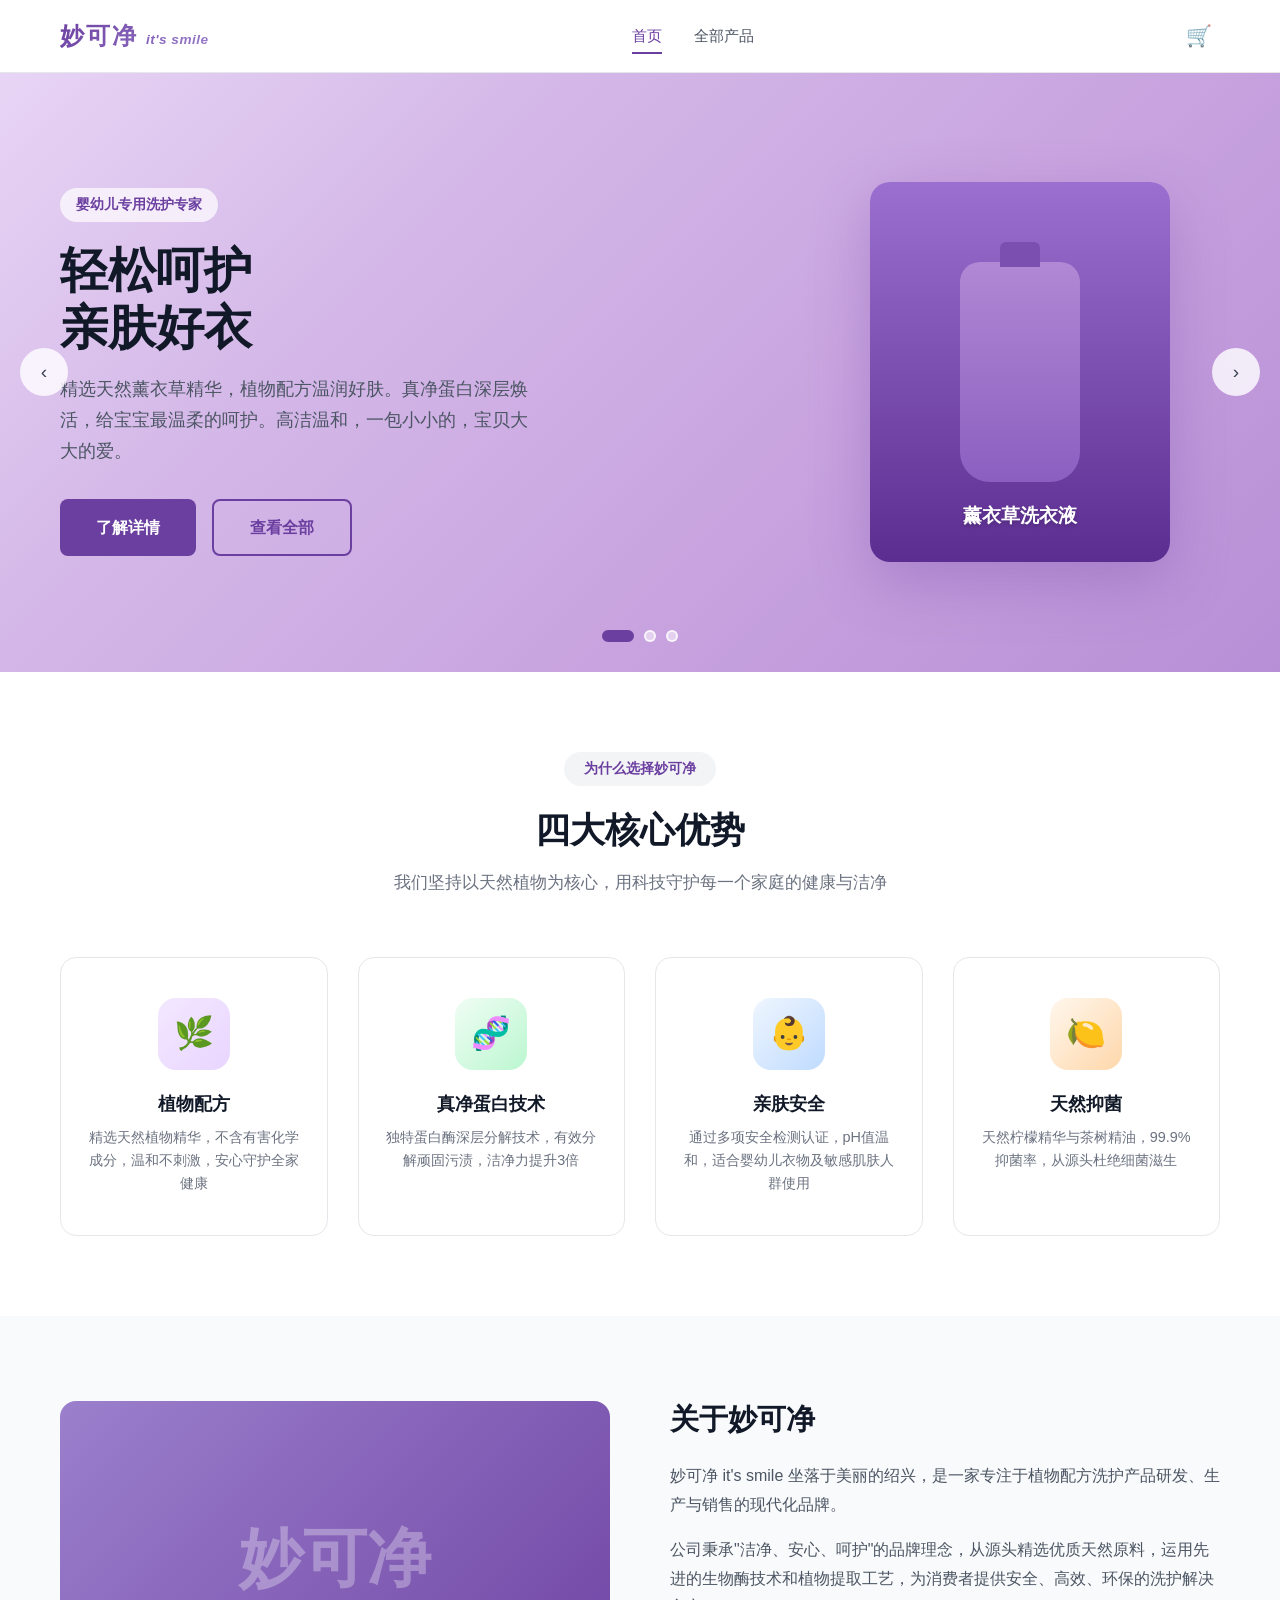
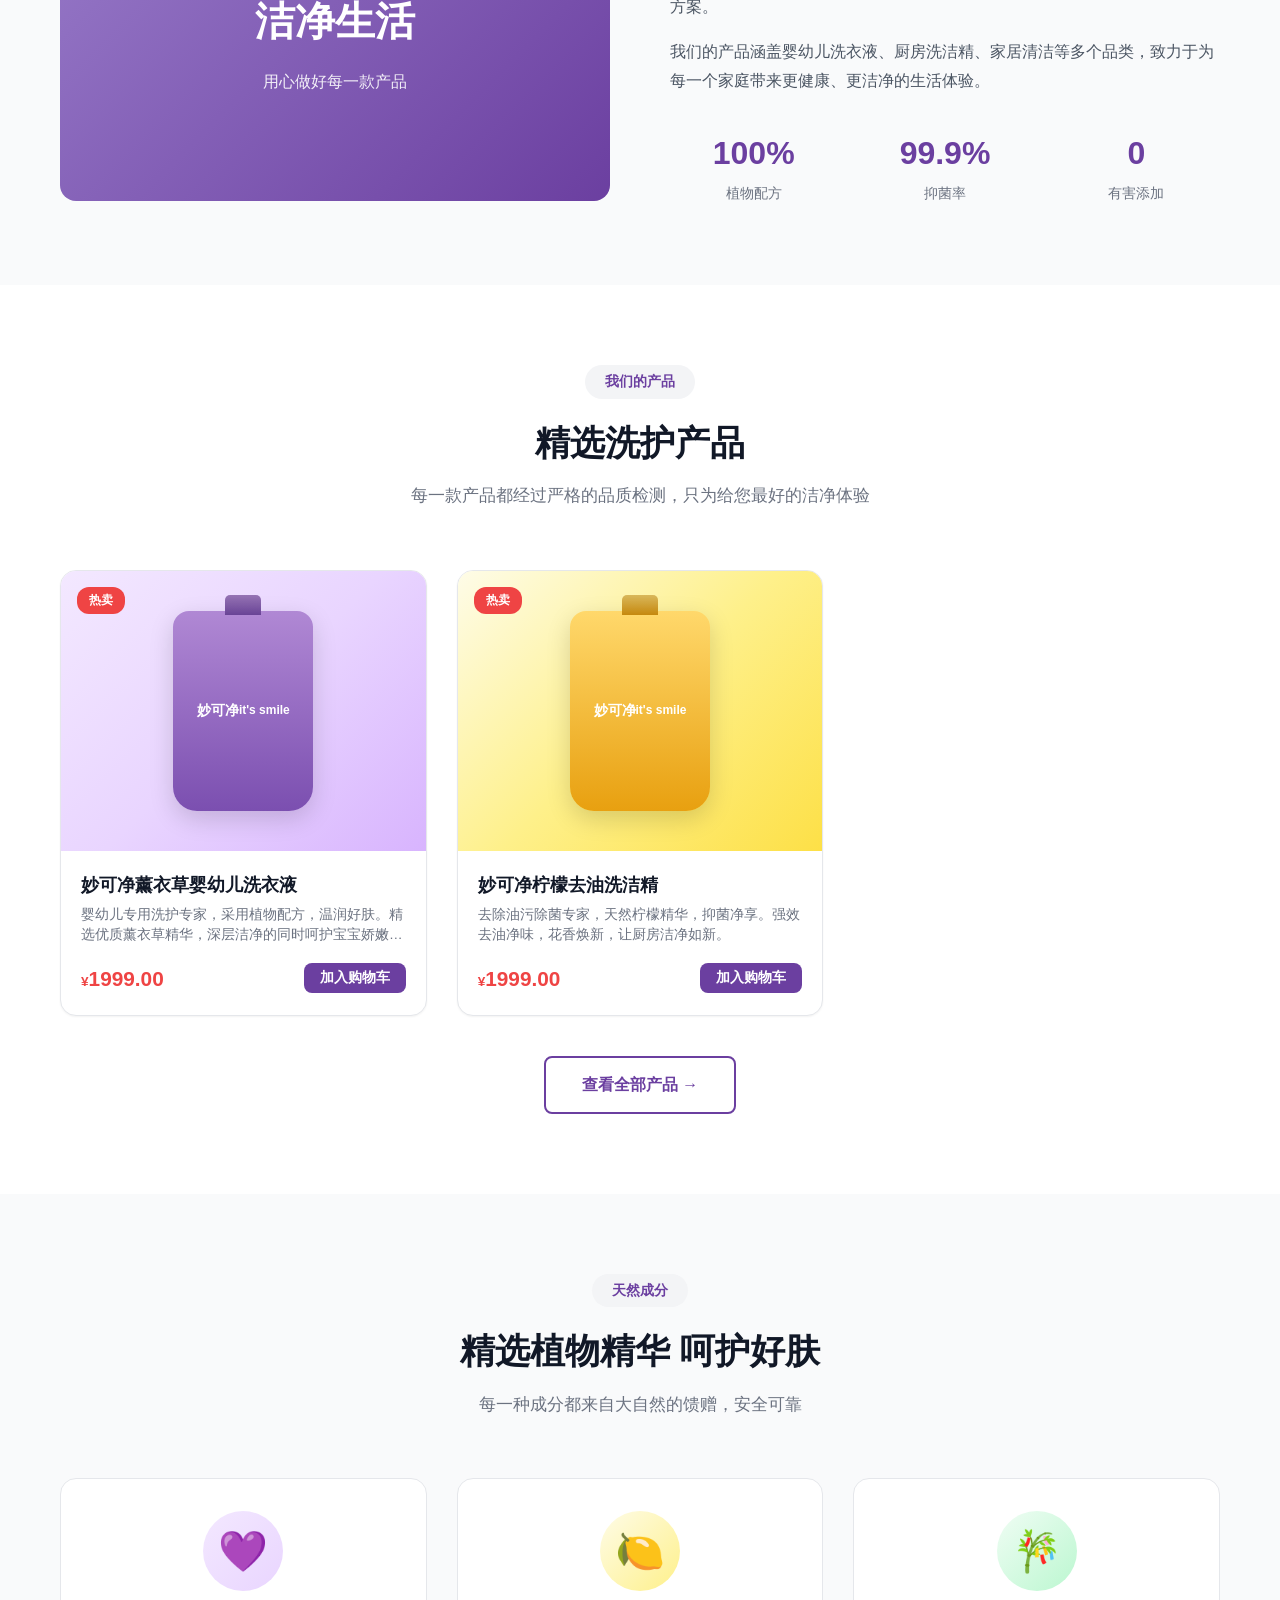
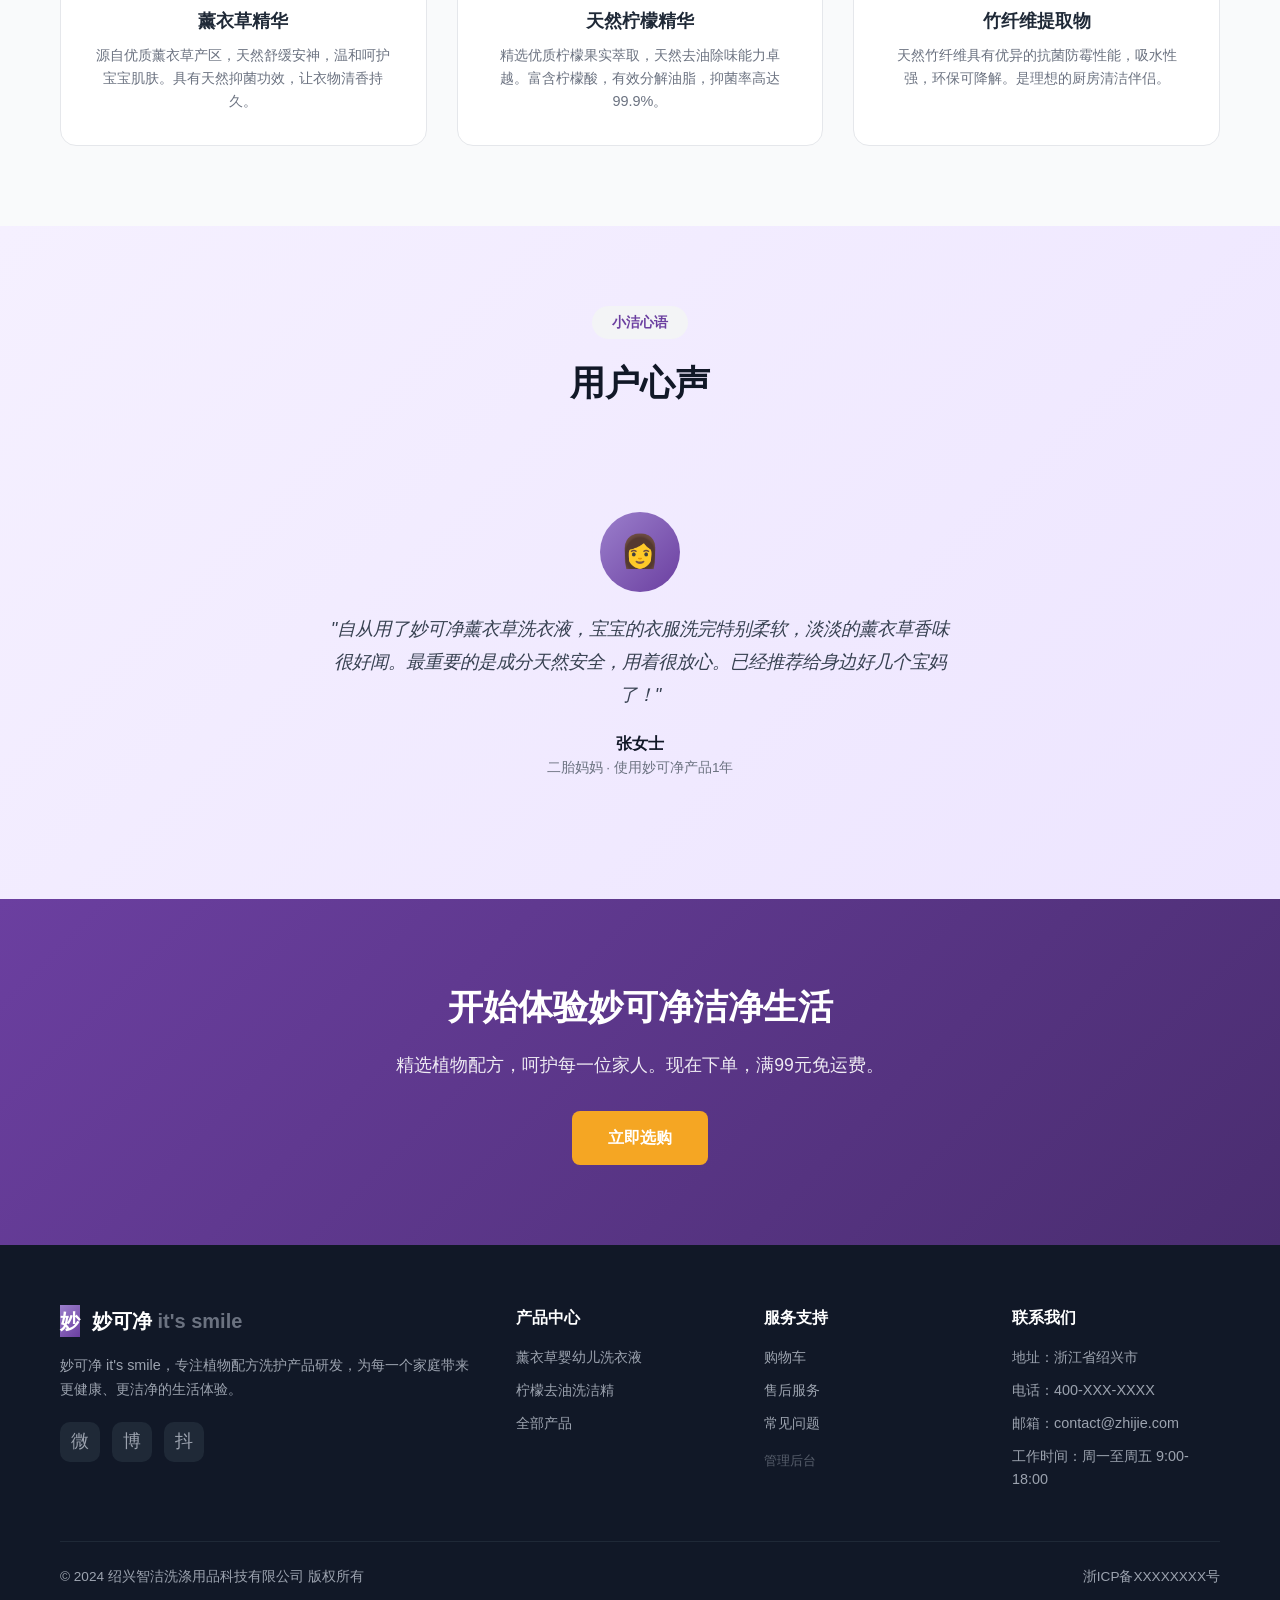
==== commit 24a8564a: "Logo 改为完整的「妙可净 it's smile」 Co-Authored-By: Claude Opus 4.6 <noreply@anthropic.com>" ====
--- a/index.html
+++ b/index.html
@@ -13,10 +13,9 @@
   <header class="header">
     <nav class="nav container">
       <a href="index.html" class="logo">
-        <div class="logo-icon">妙</div>
-        <div class="logo-text">
-          <span class="company-name">妙可净</span>
-          <span class="company-sub">it's smile</span>
+        <div class="logo-full">
+          <span class="logo-cn">妙可净</span>
+          <span class="logo-en">it's smile</span>
         </div>
       </a>
       <div class="nav-links">
--- a/css/style.css
+++ b/css/style.css
@@ -133,34 +133,27 @@
   color: var(--primary);
 }
 
-.logo-icon {
-  width: 42px;
-  height: 42px;
+.logo-full {
+  display: flex;
+  align-items: baseline;
+  gap: 8px;
   background: linear-gradient(135deg, var(--primary), var(--primary-light));
-  border-radius: 10px;
-  display: flex;
-  align-items: center;
-  justify-content: center;
-  color: white;
-  font-size: 1.1rem;
+  -webkit-background-clip: text;
+  -webkit-text-fill-color: transparent;
+  background-clip: text;
+}
+
+.logo-cn {
+  font-size: 1.5rem;
   font-weight: 800;
-}
-
-.logo-text {
-  display: flex;
-  flex-direction: column;
-  line-height: 1.2;
-}
-
-.logo-text .company-name {
-  font-size: 1.1rem;
-  font-weight: 700;
-}
-
-.logo-text .company-sub {
-  font-size: 0.7rem;
-  color: var(--gray-500);
-  font-weight: 400;
+  letter-spacing: 2px;
+}
+
+.logo-en {
+  font-size: 0.85rem;
+  font-weight: 600;
+  font-style: italic;
+  letter-spacing: 0.5px;
 }
 
 .nav-links {
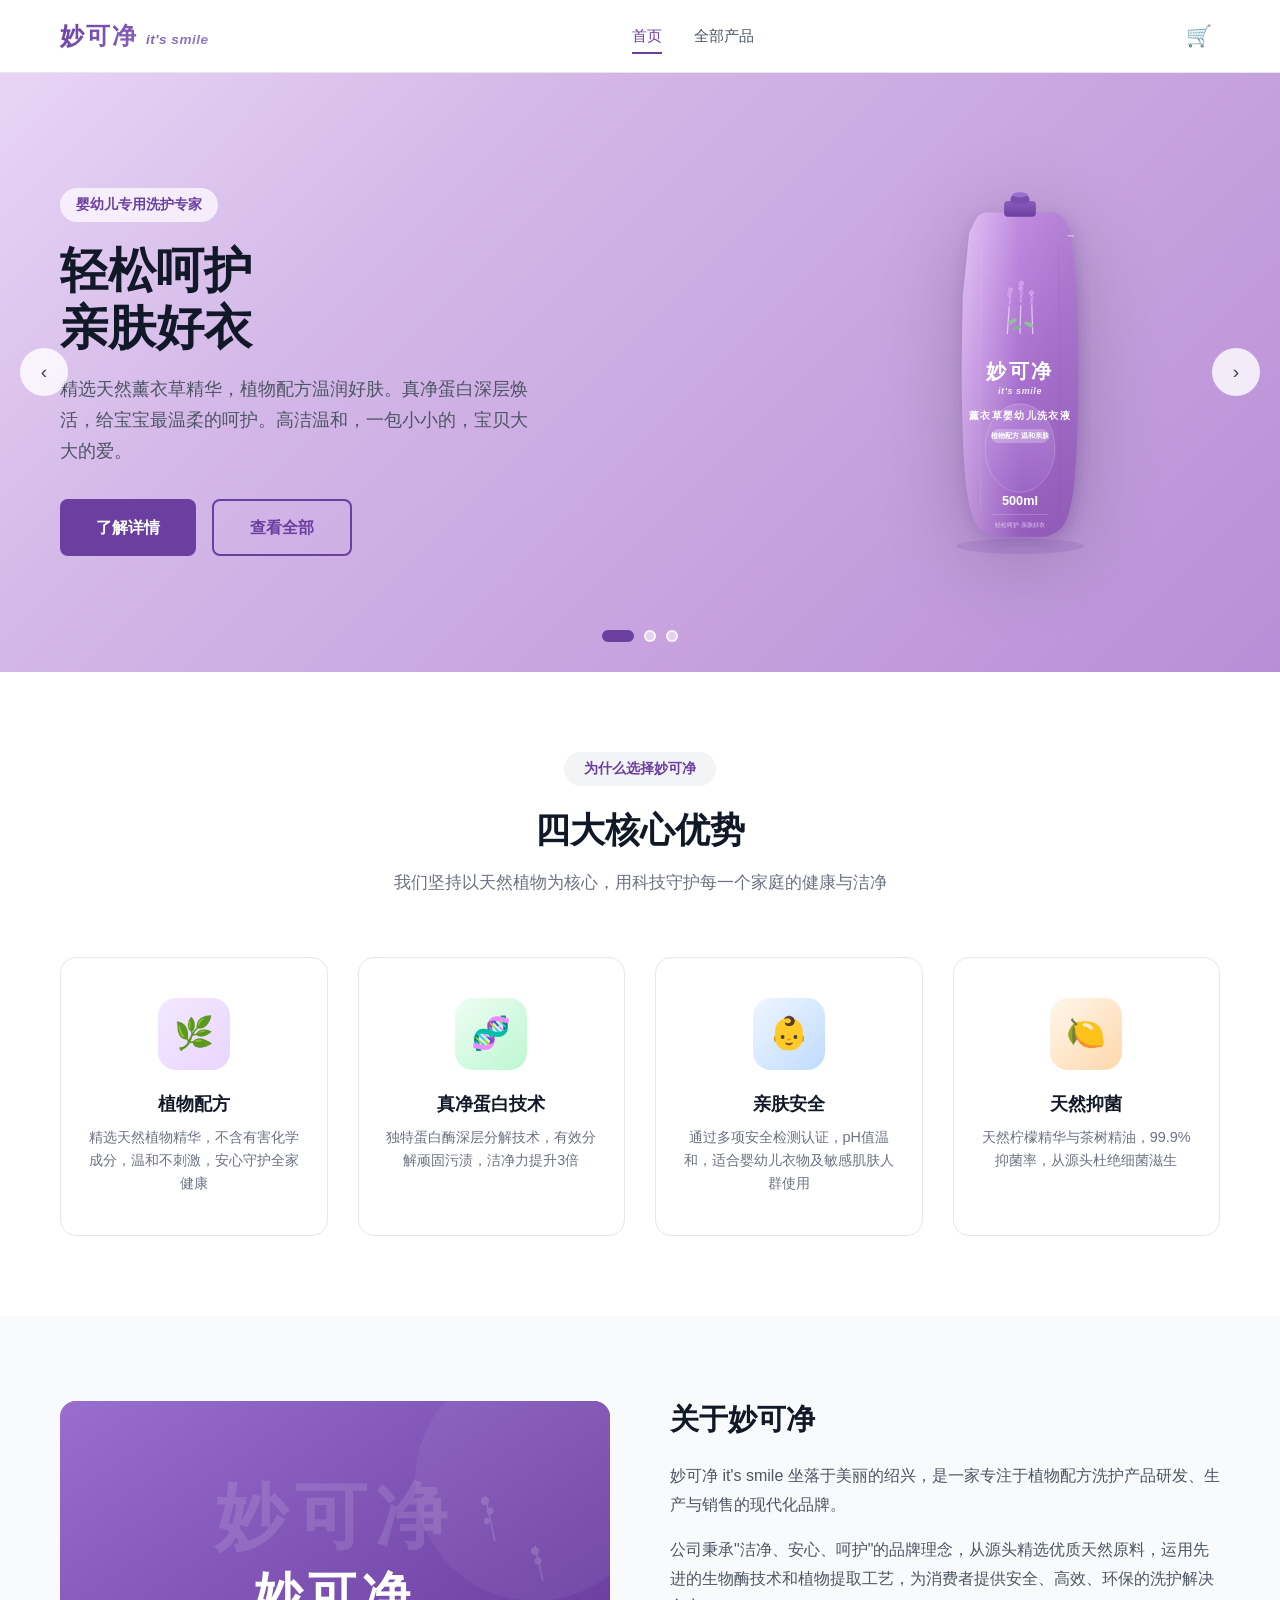
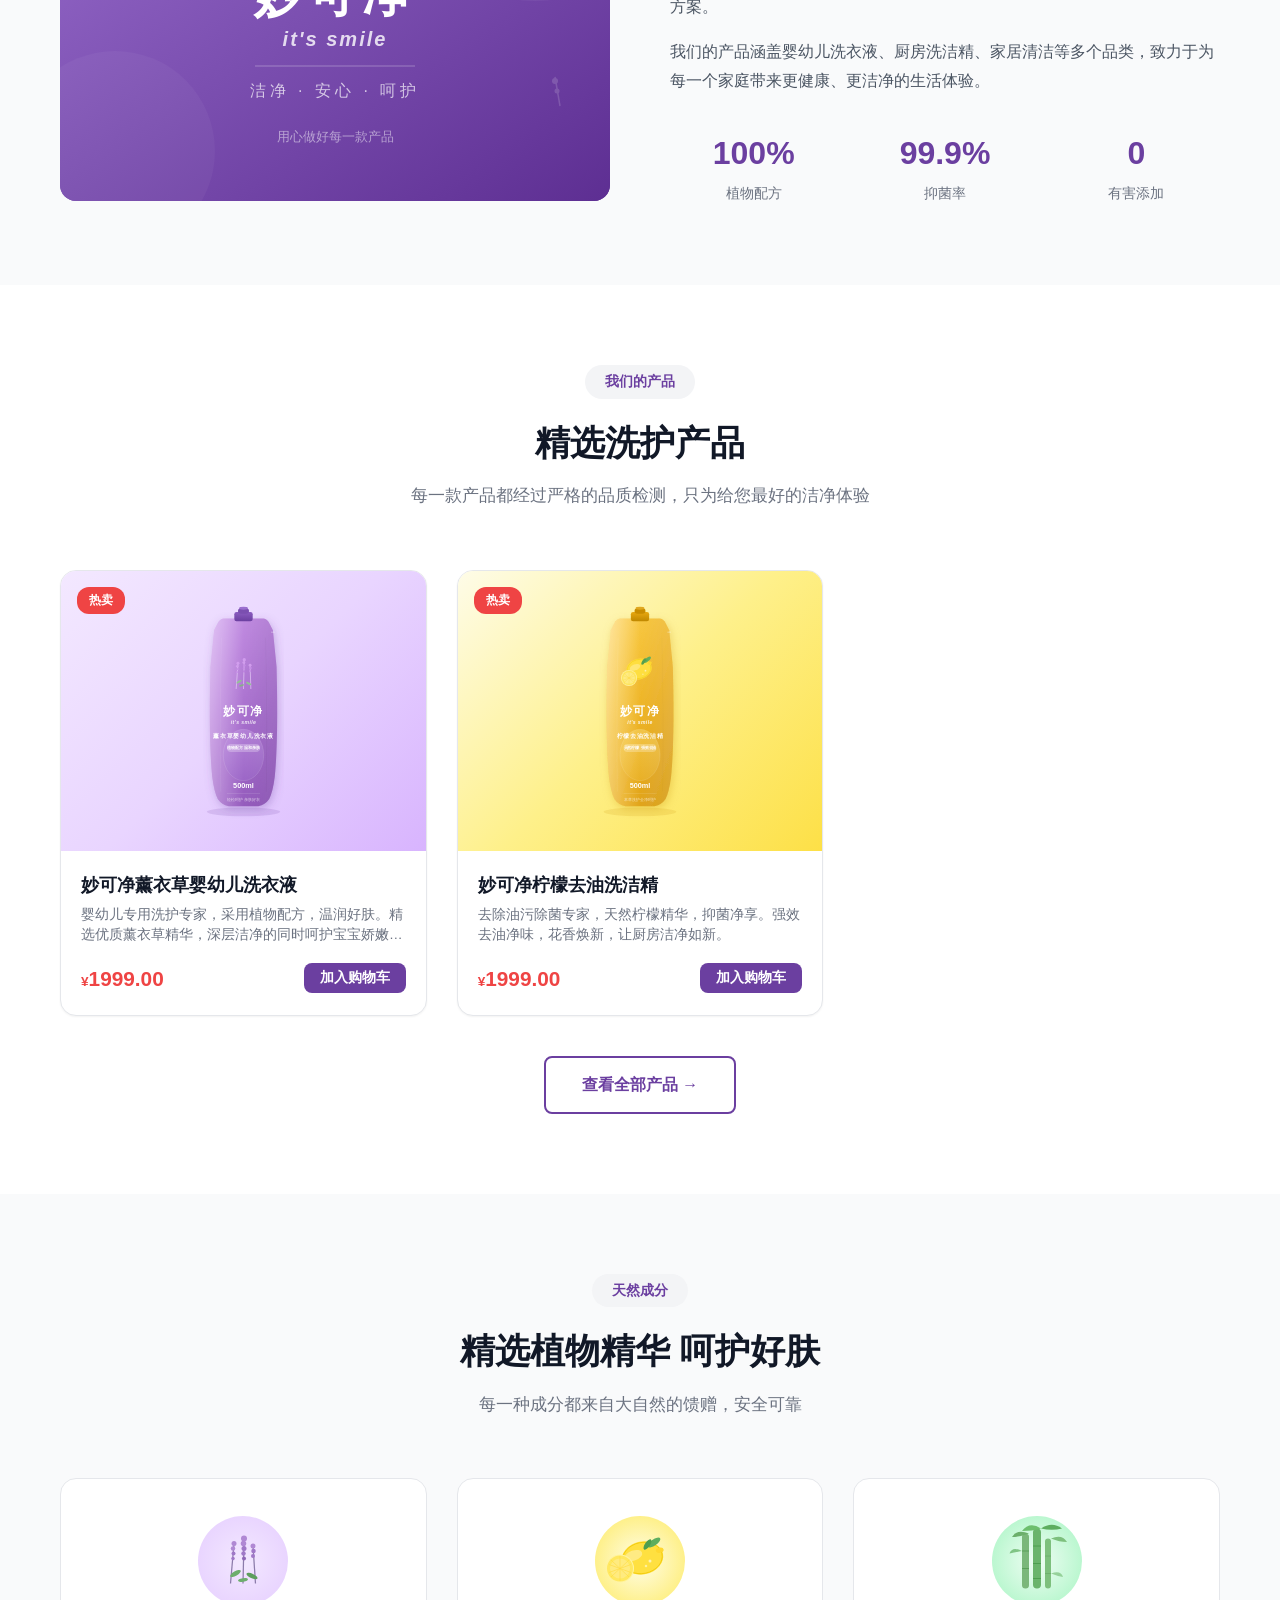
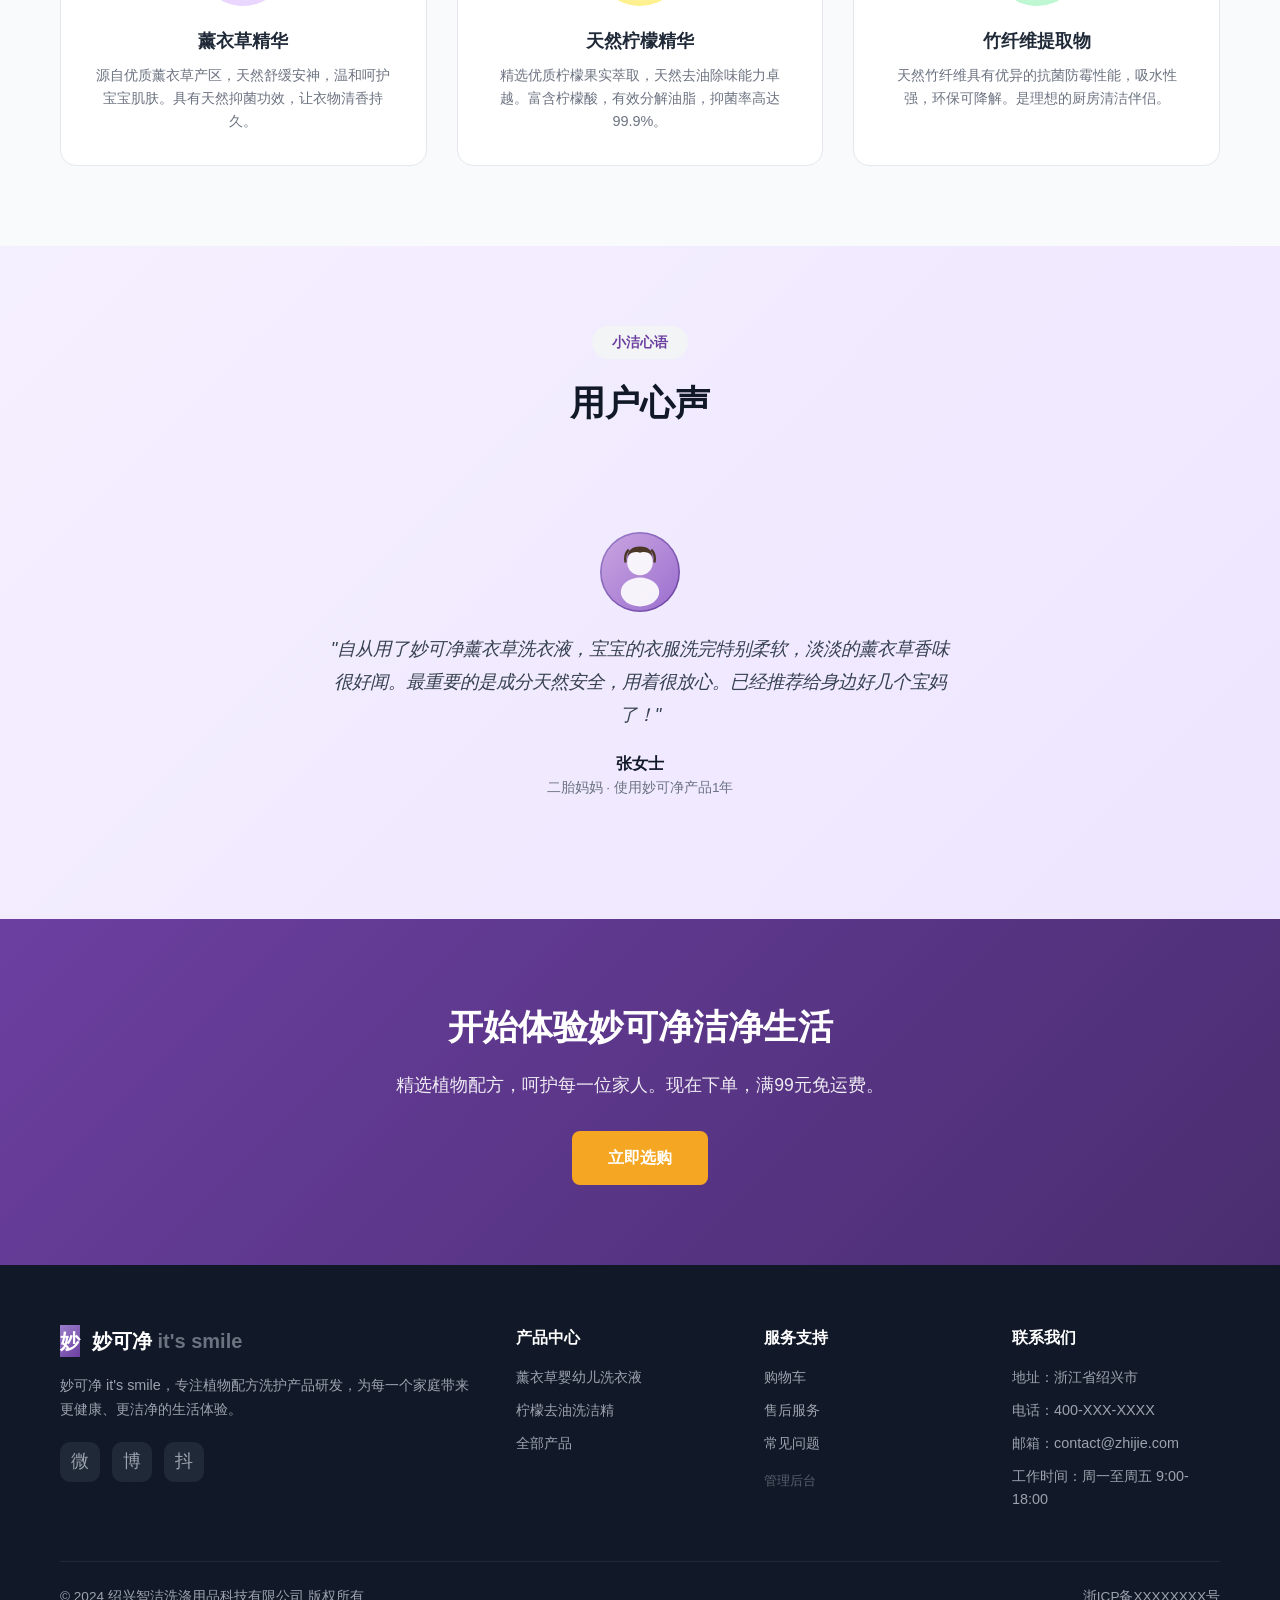
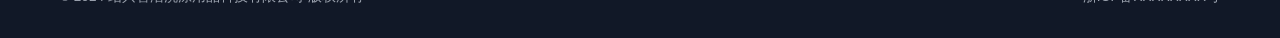
==== commit 1303f4c6: "替换所有占位符为真实SVG产品图和配套素材 - 薰衣草/柠檬产品袋装图 - 成分插图(薰衣草/柠檬/竹纤维) - 品牌故事图、用户头像 - 更新CSS图片样式  Co-Authored-By: Cla" ====
--- a/index.html
+++ b/index.html
@@ -44,10 +44,7 @@
           </div>
         </div>
         <div class="hero-image">
-          <div class="hero-product-visual purple">
-            <div class="bottle-shape"></div>
-            <div class="product-label">薰衣草洗衣液</div>
-          </div>
+          <img src="images/product-lavender.svg" alt="薰衣草洗衣液" class="hero-product-img">
         </div>
       </div>
 
@@ -63,10 +60,7 @@
           </div>
         </div>
         <div class="hero-image">
-          <div class="hero-product-visual yellow">
-            <div class="bottle-shape"></div>
-            <div class="product-label">柠檬洗洁精</div>
-          </div>
+          <img src="images/product-lemon.svg" alt="柠檬洗洁精" class="hero-product-img">
         </div>
       </div>
 
@@ -81,11 +75,7 @@
           </div>
         </div>
         <div class="hero-image">
-          <div class="hero-product-visual purple" style="background:linear-gradient(135deg, var(--primary-light), var(--primary));width:320px;">
-            <div style="font-size:2.5rem;font-weight:900;opacity:0.9;">妙可净</div>
-            <div style="font-size:1rem;opacity:0.7;margin-top:4px;">it's smile</div>
-            <div class="product-label">洁净 · 安心 · 呵护</div>
-          </div>
+          <img src="images/product-lavender.svg" alt="妙可净" class="hero-product-img" style="filter:drop-shadow(0 20px 40px rgba(107,63,160,0.4));">
         </div>
       </div>
     </div>
@@ -137,12 +127,8 @@
   <section class="section brand-story">
     <div class="container">
       <div class="brand-grid">
-        <div class="brand-image">
-          <div class="brand-image-inner">
-            <div class="brand-year">妙可净</div>
-            <div class="brand-name-large">洁净生活</div>
-            <p style="margin-top:16px;opacity:0.9;font-size:1rem;">用心做好每一款产品</p>
-          </div>
+        <div class="brand-image" style="padding:0;overflow:hidden;">
+          <img src="images/brand-story.svg" alt="妙可净品牌故事" style="width:100%;height:100%;object-fit:cover;">
         </div>
         <div class="brand-info">
           <h3>关于妙可净</h3>
@@ -193,17 +179,17 @@
       </div>
       <div class="ingredients-grid">
         <div class="ingredient-card">
-          <div class="ingredient-icon" style="background:linear-gradient(135deg,#f3e8ff,#e9d5ff);">💜</div>
+          <img src="images/ingredient-lavender.svg" alt="薰衣草精华" class="ingredient-img">
           <h3>薰衣草精华</h3>
           <p>源自优质薰衣草产区，天然舒缓安神，温和呵护宝宝肌肤。具有天然抑菌功效，让衣物清香持久。</p>
         </div>
         <div class="ingredient-card">
-          <div class="ingredient-icon" style="background:linear-gradient(135deg,#fefce8,#fef08a);">🍋</div>
+          <img src="images/ingredient-lemon.svg" alt="天然柠檬精华" class="ingredient-img">
           <h3>天然柠檬精华</h3>
           <p>精选优质柠檬果实萃取，天然去油除味能力卓越。富含柠檬酸，有效分解油脂，抑菌率高达99.9%。</p>
         </div>
         <div class="ingredient-card">
-          <div class="ingredient-icon" style="background:linear-gradient(135deg,#f0fdf4,#bbf7d0);">🎋</div>
+          <img src="images/ingredient-bamboo.svg" alt="竹纤维提取物" class="ingredient-img">
           <h3>竹纤维提取物</h3>
           <p>天然竹纤维具有优异的抗菌防霉性能，吸水性强，环保可降解。是理想的厨房清洁伴侣。</p>
         </div>
@@ -219,7 +205,7 @@
         <h2 class="section-title">用户心声</h2>
       </div>
       <div class="testimonial-card">
-        <div class="testimonial-avatar">👩</div>
+        <img src="images/testimonial-avatar.svg" alt="用户头像" class="testimonial-avatar">
         <p class="testimonial-text">"自从用了妙可净薰衣草洗衣液，宝宝的衣服洗完特别柔软，淡淡的薰衣草香味很好闻。最重要的是成分天然安全，用着很放心。已经推荐给身边好几个宝妈了！"</p>
         <div class="testimonial-author">张女士</div>
         <div class="testimonial-role">二胎妈妈 · 使用妙可净产品1年</div>
--- a/css/style.css
+++ b/css/style.css
@@ -1993,6 +1993,49 @@
   }
 }
 
+/* --- Real Image Styles --- */
+.hero-product-img {
+  height: 380px;
+  width: auto;
+  filter: drop-shadow(0 16px 40px rgba(0,0,0,0.2));
+  transition: transform 0.5s ease;
+}
+
+.hero-product-img:hover {
+  transform: scale(1.05);
+}
+
+.product-card-img {
+  height: 220px;
+  width: auto;
+  transition: transform 0.4s ease;
+}
+
+.product-card:hover .product-card-img {
+  transform: scale(1.08) translateY(-4px);
+}
+
+.product-detail-img {
+  height: 420px;
+  width: auto;
+  filter: drop-shadow(0 12px 30px rgba(0,0,0,0.15));
+}
+
+.ingredient-img {
+  width: 100px;
+  height: 100px;
+  margin: 0 auto 16px;
+  border-radius: 50%;
+}
+
+img.testimonial-avatar {
+  width: 80px;
+  height: 80px;
+  border-radius: 50%;
+  margin: 0 auto 20px;
+  display: block;
+}
+
 /* --- Utilities --- */
 .text-center { text-align: center; }
 .text-right { text-align: right; }
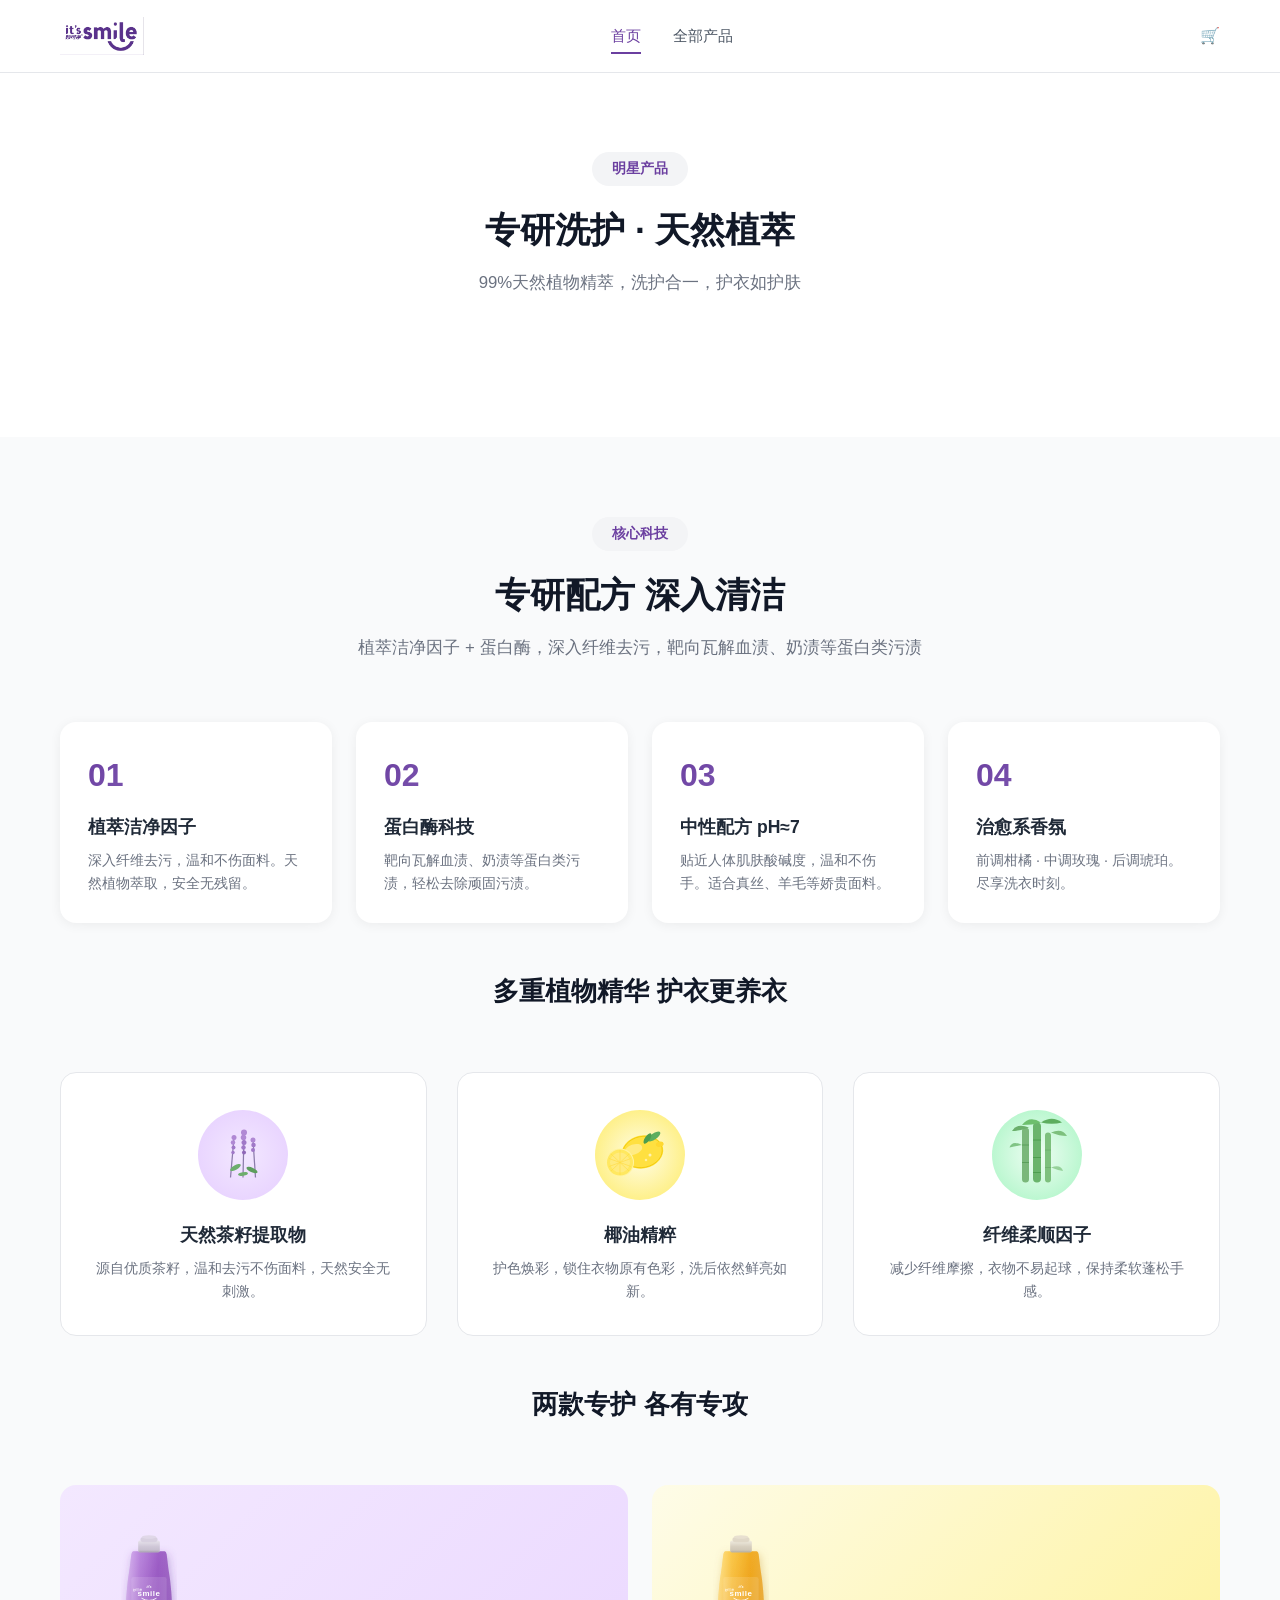
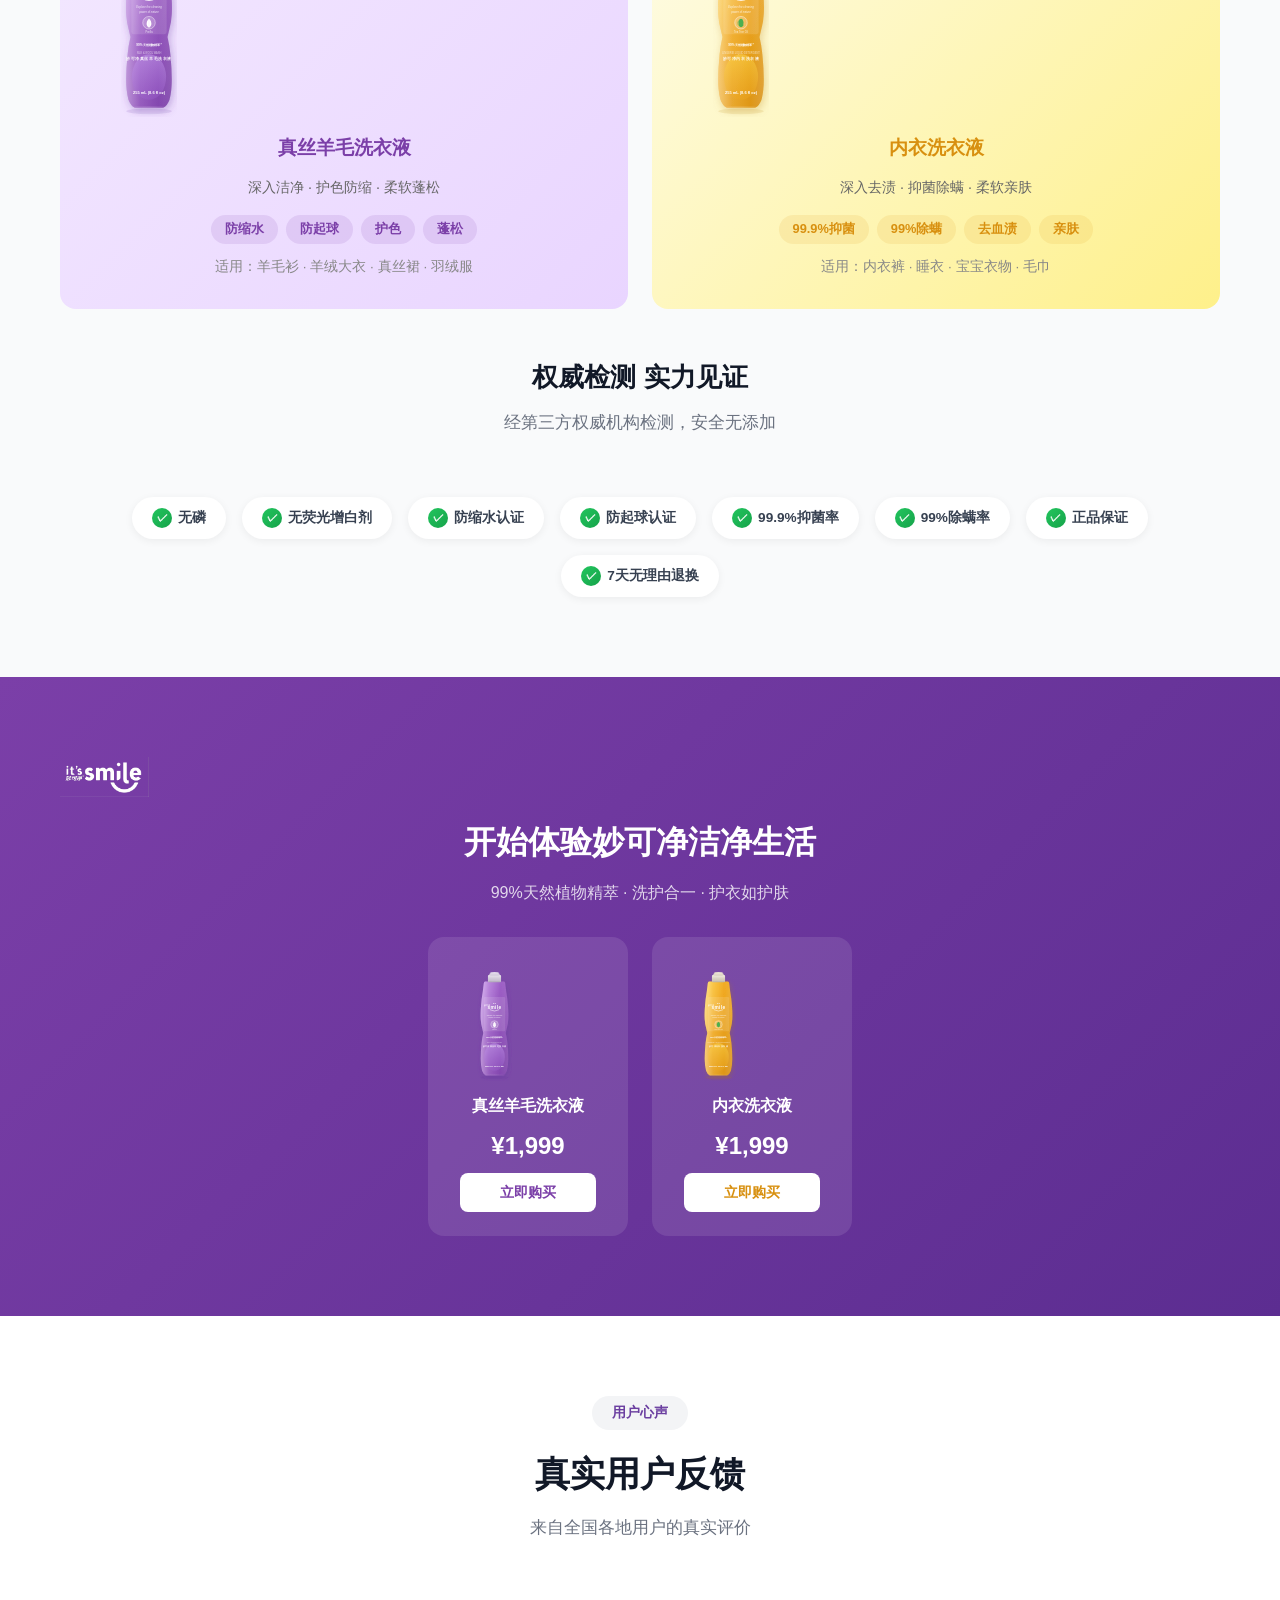
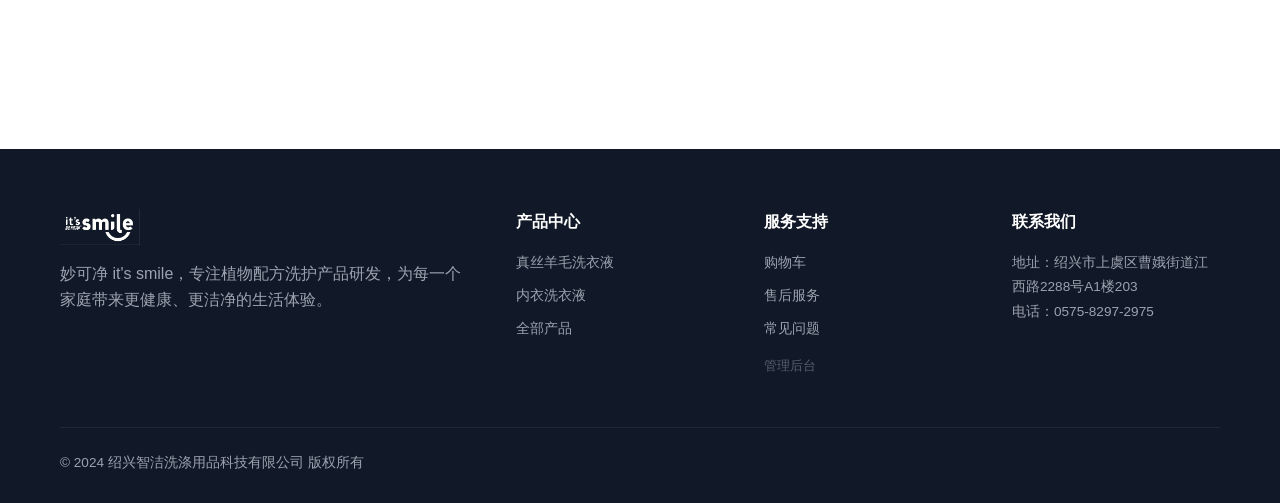
==== commit 409aed53: "全面重构：品牌Logo、产品数据、页面布局、用户评价 - 替换Logo为AI矢量图转换的PNG（深色/白色两版） - 产品更新为真丝羊毛洗衣液和内衣洗衣液，含完整卖点 - 新增产品功能合并区、销售购买" ====
--- a/index.html
+++ b/index.html
@@ -3,222 +3,243 @@
 <head>
   <meta charset="UTF-8">
   <meta name="viewport" content="width=device-width, initial-scale=1.0">
-  <title>妙可净 it's smile - 轻松呵护 亲肤好衣</title>
-  <meta name="description" content="妙可净 it's smile，专注植物配方洗护产品研发。婴幼儿洗衣液、柠檬洗洁精，天然安心，呵护全家。">
+  <title>妙可净 it's smile - Explore the cleaning power of nature</title>
+  <meta name="description" content="妙可净 it's smile，99%天然植物精萃，专研真丝羊毛洗衣液与内衣洗衣液。深入洁净，温和呵护。">
   <link rel="stylesheet" href="css/style.css">
 </head>
 <body>
-
   <!-- Header -->
   <header class="header">
     <nav class="nav container">
       <a href="index.html" class="logo">
-        <div class="logo-full">
-          <span class="logo-cn">妙可净</span>
-          <span class="logo-en">it's smile</span>
-        </div>
+        <img src="images/logo-dark.png" alt="妙可净 it's smile" class="logo-img">
       </a>
       <div class="nav-links">
         <a href="index.html" class="active">首页</a>
         <a href="products.html">全部产品</a>
       </div>
       <div class="nav-actions">
-        <a href="cart.html" class="cart-btn">🛒 <span class="cart-badge"></span></a>
-        <button class="mobile-toggle" onclick="document.querySelector('.nav-links').classList.toggle('mobile-open')">☰</button>
+        <a href="cart.html" class="cart-icon">🛒 <span class="cart-badge" id="cart-badge"></span></a>
       </div>
     </nav>
   </header>
 
-  <!-- Hero Slider -->
-  <section class="hero">
-    <div class="hero-slider">
-      <!-- Slide 1: Lavender Product -->
-      <div class="hero-slide hero-slide-purple active">
-        <div class="hero-content">
-          <span class="hero-tag">婴幼儿专用洗护专家</span>
-          <h1 class="hero-title">轻松呵护<br>亲肤好衣</h1>
-          <p class="hero-desc">精选天然薰衣草精华，植物配方温润好肤。真净蛋白深层焕活，给宝宝最温柔的呵护。高洁温和，一包小小的，宝贝大大的爱。</p>
-          <div class="hero-btns">
-            <a href="product-detail.html?id=1" class="btn btn-primary btn-lg">了解详情</a>
-            <a href="products.html" class="btn btn-outline btn-lg">查看全部</a>
-          </div>
-        </div>
-        <div class="hero-image">
-          <img src="images/product-lavender.svg" alt="薰衣草洗衣液" class="hero-product-img">
-        </div>
-      </div>
-
-      <!-- Slide 2: Lemon Product -->
-      <div class="hero-slide hero-slide-yellow">
-        <div class="hero-content">
-          <span class="hero-tag" style="color:var(--secondary-dark);">去除油污除菌专家</span>
-          <h1 class="hero-title">本草洗护<br>全净呵护</h1>
-          <p class="hero-desc">天然柠檬精华，抑菌净享。强效去油净味，花香焕新。天然植物精华洁净更安心，让每一餐都安心健康。</p>
-          <div class="hero-btns">
-            <a href="product-detail.html?id=2" class="btn btn-secondary btn-lg">了解详情</a>
-            <a href="products.html" class="btn btn-outline btn-lg">查看全部</a>
-          </div>
-        </div>
-        <div class="hero-image">
-          <img src="images/product-lemon.svg" alt="柠檬洗洁精" class="hero-product-img">
-        </div>
-      </div>
-
-      <!-- Slide 3: Brand -->
-      <div class="hero-slide hero-slide-brand">
-        <div class="hero-content">
-          <span class="hero-tag">品质升级 呵护更多</span>
-          <h1 class="hero-title">妙可净<br>洁净生活</h1>
-          <p class="hero-desc">妙可净 it's smile，专注植物配方洗护产品研发。从源头精选优质原料，用科技守护每一个家庭的健康与洁净。</p>
-          <div class="hero-btns">
-            <a href="products.html" class="btn btn-primary btn-lg">探索产品</a>
-          </div>
-        </div>
-        <div class="hero-image">
-          <img src="images/product-lavender.svg" alt="妙可净" class="hero-product-img" style="filter:drop-shadow(0 20px 40px rgba(107,63,160,0.4));">
-        </div>
-      </div>
-    </div>
-
-    <!-- Controls -->
-    <button class="hero-arrow prev">‹</button>
-    <button class="hero-arrow next">›</button>
-    <div class="hero-dots">
-      <span class="hero-dot active" data-index="0"></span>
-      <span class="hero-dot" data-index="1"></span>
-      <span class="hero-dot" data-index="2"></span>
-    </div>
+  <!-- Hero Carousel -->
+  <section class="hero" id="hero-carousel">
+    <div class="hero-slides">
+      <!-- Slide 1: 真丝羊毛洗衣液 -->
+      <div class="hero-slide active" style="background:linear-gradient(135deg,#f3e8ff 0%,#e9d5ff 50%,#d4b8f0 100%);">
+        <div class="container hero-content">
+          <div class="hero-text">
+            <span class="hero-tag">真丝羊毛专护</span>
+            <h1 class="hero-title">绵柔呵护<br>洁净如新</h1>
+            <p class="hero-desc">专为羊绒、羊毛、真丝等娇贵衣物研制。99%天然植物精萃，深入洁净，护色防缩，柔软蓬松。</p>
+            <div style="display:flex;gap:12px;margin-top:24px;">
+              <a href="product-detail.html?id=1" class="btn btn-primary">了解详情</a>
+              <button class="btn btn-outline" onclick="cart.addItem(1)">加入购物车</button>
+            </div>
+          </div>
+          <div class="hero-image">
+            <img src="images/product-lavender.svg" alt="妙可净真丝羊毛洗衣液" class="hero-product-img">
+          </div>
+        </div>
+      </div>
+      <!-- Slide 2: 内衣洗衣液 -->
+      <div class="hero-slide" style="background:linear-gradient(135deg,#fefce8 0%,#fef08a 50%,#fde047 100%);">
+        <div class="container hero-content">
+          <div class="hero-text">
+            <span class="hero-tag">贴身衣物专护</span>
+            <h1 class="hero-title">去血渍<br>抑菌除螨</h1>
+            <p class="hero-desc">专为内衣裤、贴身衣物研制。99%天然植物精萃，深入去渍，99.9%抑菌，99%除螨。</p>
+            <div style="display:flex;gap:12px;margin-top:24px;">
+              <a href="product-detail.html?id=2" class="btn btn-primary">了解详情</a>
+              <button class="btn btn-outline" onclick="cart.addItem(2)">加入购物车</button>
+            </div>
+          </div>
+          <div class="hero-image">
+            <img src="images/product-lemon.svg" alt="妙可净内衣洗衣液" class="hero-product-img">
+          </div>
+        </div>
+      </div>
+      <!-- Slide 3: 双产品 -->
+      <div class="hero-slide" style="background:linear-gradient(135deg,#f8f4ff 0%,#ede9fe 50%,#e0d4f5 100%);">
+        <div class="container hero-content">
+          <div class="hero-text">
+            <span class="hero-tag">99%天然植物精萃</span>
+            <h1 class="hero-title">妙可净<br>洁净生活</h1>
+            <p class="hero-desc">Explore the cleaning power of nature. 洗护合一，护衣如护肤。中性配方pH≈7，温和不伤手。</p>
+            <div style="display:flex;gap:12px;margin-top:24px;">
+              <a href="products.html" class="btn btn-primary">查看全部产品</a>
+            </div>
+          </div>
+          <div class="hero-image" style="display:flex;gap:0;">
+            <img src="images/product-lemon.svg" alt="妙可净内衣洗衣液" class="hero-product-img" style="height:340px;transform:translateX(20px);">
+            <img src="images/product-lavender.svg" alt="妙可净真丝羊毛洗衣液" class="hero-product-img" style="height:340px;transform:translateX(-20px);">
+          </div>
+        </div>
+      </div>
+    </div>
+    <div class="hero-dots" id="hero-dots"></div>
   </section>
 
-  <!-- Features -->
-  <section class="section">
+  <!-- 产品展示 -->
+  <section class="section" style="background:white;">
     <div class="container">
       <div class="section-header">
-        <span class="section-tag">为什么选择妙可净</span>
-        <h2 class="section-title">四大核心优势</h2>
-        <p class="section-desc">我们坚持以天然植物为核心，用科技守护每一个家庭的健康与洁净</p>
-      </div>
-      <div class="features-grid">
-        <div class="feature-card">
-          <div class="feature-icon purple">🌿</div>
-          <h3>植物配方</h3>
-          <p>精选天然植物精华，不含有害化学成分，温和不刺激，安心守护全家健康</p>
-        </div>
-        <div class="feature-card">
-          <div class="feature-icon green">🧬</div>
-          <h3>真净蛋白技术</h3>
-          <p>独特蛋白酶深层分解技术，有效分解顽固污渍，洁净力提升3倍</p>
-        </div>
-        <div class="feature-card">
-          <div class="feature-icon blue">👶</div>
-          <h3>亲肤安全</h3>
-          <p>通过多项安全检测认证，pH值温和，适合婴幼儿衣物及敏感肌肤人群使用</p>
-        </div>
-        <div class="feature-card">
-          <div class="feature-icon orange">🍋</div>
-          <h3>天然抑菌</h3>
-          <p>天然柠檬精华与茶树精油，99.9%抑菌率，从源头杜绝细菌滋生</p>
-        </div>
-      </div>
+        <span class="section-tag">明星产品</span>
+        <h2 class="section-title">专研洗护 · 天然植萃</h2>
+        <p class="section-desc">99%天然植物精萃，洗护合一，护衣如护肤</p>
+      </div>
+      <div class="products-grid" id="featured-products"></div>
     </div>
   </section>
 
-  <!-- Brand Story -->
-  <section class="section brand-story">
-    <div class="container">
-      <div class="brand-grid">
-        <div class="brand-image" style="padding:0;overflow:hidden;">
-          <img src="images/brand-story.svg" alt="妙可净品牌故事" style="width:100%;height:100%;object-fit:cover;">
-        </div>
-        <div class="brand-info">
-          <h3>关于妙可净</h3>
-          <p>妙可净 it's smile 坐落于美丽的绍兴，是一家专注于植物配方洗护产品研发、生产与销售的现代化品牌。</p>
-          <p>公司秉承"洁净、安心、呵护"的品牌理念，从源头精选优质天然原料，运用先进的生物酶技术和植物提取工艺，为消费者提供安全、高效、环保的洗护解决方案。</p>
-          <p>我们的产品涵盖婴幼儿洗衣液、厨房洗洁精、家居清洁等多个品类，致力于为每一个家庭带来更健康、更洁净的生活体验。</p>
-          <div class="brand-stats">
-            <div class="stat-item">
-              <div class="stat-number">100%</div>
-              <div class="stat-label">植物配方</div>
-            </div>
-            <div class="stat-item">
-              <div class="stat-number">99.9%</div>
-              <div class="stat-label">抑菌率</div>
-            </div>
-            <div class="stat-item">
-              <div class="stat-number">0</div>
-              <div class="stat-label">有害添加</div>
-            </div>
-          </div>
-        </div>
-      </div>
-    </div>
-  </section>
-
-  <!-- Products -->
-  <section class="section">
+  <!-- ========== 产品功能详情合并区 ========== -->
+  <section class="section" style="background:var(--gray-50);">
     <div class="container">
       <div class="section-header">
-        <span class="section-tag">我们的产品</span>
-        <h2 class="section-title">精选洗护产品</h2>
-        <p class="section-desc">每一款产品都经过严格的品质检测，只为给您最好的洁净体验</p>
-      </div>
-      <div class="products-grid" id="home-products"></div>
-      <div class="text-center mt-40">
-        <a href="products.html" class="btn btn-outline btn-lg">查看全部产品 →</a>
+        <span class="section-tag">核心科技</span>
+        <h2 class="section-title">专研配方 深入清洁</h2>
+        <p class="section-desc">植萃洁净因子 + 蛋白酶，深入纤维去污，靶向瓦解血渍、奶渍等蛋白类污渍</p>
+      </div>
+
+      <!-- 功能卡片网格 -->
+      <div style="display:grid;grid-template-columns:repeat(auto-fit,minmax(260px,1fr));gap:24px;margin-bottom:48px;">
+        <div class="feature-card-v2">
+          <div class="feature-num">01</div>
+          <h3>植萃洁净因子</h3>
+          <p>深入纤维去污，温和不伤面料。天然植物萃取，安全无残留。</p>
+        </div>
+        <div class="feature-card-v2">
+          <div class="feature-num">02</div>
+          <h3>蛋白酶科技</h3>
+          <p>靶向瓦解血渍、奶渍等蛋白类污渍，轻松去除顽固污渍。</p>
+        </div>
+        <div class="feature-card-v2">
+          <div class="feature-num">03</div>
+          <h3>中性配方 pH≈7</h3>
+          <p>贴近人体肌肤酸碱度，温和不伤手。适合真丝、羊毛等娇贵面料。</p>
+        </div>
+        <div class="feature-card-v2">
+          <div class="feature-num">04</div>
+          <h3>治愈系香氛</h3>
+          <p>前调柑橘 · 中调玫瑰 · 后调琥珀。尽享洗衣时刻。</p>
+        </div>
+      </div>
+
+      <!-- 成分展示 -->
+      <div class="section-header" style="margin-top:32px;">
+        <h2 class="section-title" style="font-size:1.6rem;">多重植物精华 护衣更养衣</h2>
+      </div>
+      <div class="ingredients-grid">
+        <div class="ingredient-card">
+          <img src="images/ingredient-lavender.svg" alt="天然茶籽提取物" class="ingredient-img">
+          <h3>天然茶籽提取物</h3>
+          <p>源自优质茶籽，温和去污不伤面料，天然安全无刺激。</p>
+        </div>
+        <div class="ingredient-card">
+          <img src="images/ingredient-lemon.svg" alt="椰油精粹" class="ingredient-img">
+          <h3>椰油精粹</h3>
+          <p>护色焕彩，锁住衣物原有色彩，洗后依然鲜亮如新。</p>
+        </div>
+        <div class="ingredient-card">
+          <img src="images/ingredient-bamboo.svg" alt="纤维柔顺因子" class="ingredient-img">
+          <h3>纤维柔顺因子</h3>
+          <p>减少纤维摩擦，衣物不易起球，保持柔软蓬松手感。</p>
+        </div>
+      </div>
+
+      <!-- 两款产品对比 -->
+      <div style="margin-top:48px;">
+        <div class="section-header">
+          <h2 class="section-title" style="font-size:1.6rem;">两款专护 各有专攻</h2>
+        </div>
+        <div style="display:grid;grid-template-columns:repeat(auto-fit,minmax(300px,1fr));gap:24px;">
+          <!-- 紫色款 -->
+          <div style="background:linear-gradient(135deg,#f3e8ff,#e9d5ff);border-radius:16px;padding:32px;text-align:center;">
+            <img src="images/product-lavender.svg" alt="真丝羊毛洗衣液" style="height:200px;margin-bottom:16px;">
+            <h3 style="color:#7B3FA8;font-size:1.2rem;">真丝羊毛洗衣液</h3>
+            <p style="color:#666;margin:12px 0 16px;font-size:0.9rem;">深入洁净 · 护色防缩 · 柔软蓬松</p>
+            <div style="display:flex;flex-wrap:wrap;gap:8px;justify-content:center;">
+              <span class="pain-tag purple">防缩水</span>
+              <span class="pain-tag purple">防起球</span>
+              <span class="pain-tag purple">护色</span>
+              <span class="pain-tag purple">蓬松</span>
+            </div>
+            <div style="margin-top:12px;font-size:0.85rem;color:#888;">适用：羊毛衫 · 羊绒大衣 · 真丝裙 · 羽绒服</div>
+          </div>
+          <!-- 黄色款 -->
+          <div style="background:linear-gradient(135deg,#fefce8,#fef08a);border-radius:16px;padding:32px;text-align:center;">
+            <img src="images/product-lemon.svg" alt="内衣洗衣液" style="height:200px;margin-bottom:16px;">
+            <h3 style="color:#D89010;font-size:1.2rem;">内衣洗衣液</h3>
+            <p style="color:#666;margin:12px 0 16px;font-size:0.9rem;">深入去渍 · 抑菌除螨 · 柔软亲肤</p>
+            <div style="display:flex;flex-wrap:wrap;gap:8px;justify-content:center;">
+              <span class="pain-tag yellow">99.9%抑菌</span>
+              <span class="pain-tag yellow">99%除螨</span>
+              <span class="pain-tag yellow">去血渍</span>
+              <span class="pain-tag yellow">亲肤</span>
+            </div>
+            <div style="margin-top:12px;font-size:0.85rem;color:#888;">适用：内衣裤 · 睡衣 · 宝宝衣物 · 毛巾</div>
+          </div>
+        </div>
+      </div>
+
+      <!-- 权威认证 -->
+      <div style="margin-top:48px;">
+        <div class="section-header">
+          <h2 class="section-title" style="font-size:1.6rem;">权威检测 实力见证</h2>
+          <p class="section-desc">经第三方权威机构检测，安全无添加</p>
+        </div>
+        <div style="display:flex;flex-wrap:wrap;gap:16px;justify-content:center;">
+          <div class="cert-badge">无磷</div>
+          <div class="cert-badge">无荧光增白剂</div>
+          <div class="cert-badge">防缩水认证</div>
+          <div class="cert-badge">防起球认证</div>
+          <div class="cert-badge">99.9%抑菌率</div>
+          <div class="cert-badge">99%除螨率</div>
+          <div class="cert-badge">正品保证</div>
+          <div class="cert-badge">7天无理由退换</div>
+        </div>
       </div>
     </div>
   </section>
 
-  <!-- Ingredients -->
-  <section class="section ingredients-section">
+  <!-- ========== 销售/购买区 ========== -->
+  <section class="section" style="background:linear-gradient(135deg,#7B3FA8,#5C2D91);color:white;text-align:center;">
+    <div class="container">
+      <img src="images/logo-white.png" alt="妙可净" style="height:40px;margin-bottom:20px;">
+      <h2 style="font-size:2rem;font-weight:800;margin-bottom:12px;">开始体验妙可净洁净生活</h2>
+      <p style="opacity:0.8;margin-bottom:32px;">99%天然植物精萃 · 洗护合一 · 护衣如护肤</p>
+      <div style="display:flex;gap:24px;justify-content:center;flex-wrap:wrap;">
+        <div style="background:rgba(255,255,255,0.1);border-radius:16px;padding:24px 32px;min-width:200px;">
+          <img src="images/product-lavender.svg" alt="真丝羊毛洗衣液" style="height:120px;margin-bottom:12px;">
+          <div style="font-size:1rem;font-weight:600;">真丝羊毛洗衣液</div>
+          <div style="font-size:1.5rem;font-weight:800;margin:8px 0;">¥1,999</div>
+          <button class="btn" style="background:white;color:#7B3FA8;font-weight:700;width:100%;" onclick="cart.addItem(1)">立即购买</button>
+        </div>
+        <div style="background:rgba(255,255,255,0.1);border-radius:16px;padding:24px 32px;min-width:200px;">
+          <img src="images/product-lemon.svg" alt="内衣洗衣液" style="height:120px;margin-bottom:12px;">
+          <div style="font-size:1rem;font-weight:600;">内衣洗衣液</div>
+          <div style="font-size:1.5rem;font-weight:800;margin:8px 0;">¥1,999</div>
+          <button class="btn" style="background:white;color:#D89010;font-weight:700;width:100%;" onclick="cart.addItem(2)">立即购买</button>
+        </div>
+      </div>
+    </div>
+  </section>
+
+  <!-- ========== 用户心声滚动区 ========== -->
+  <section class="section" style="background:white;overflow:hidden;">
     <div class="container">
       <div class="section-header">
-        <span class="section-tag">天然成分</span>
-        <h2 class="section-title">精选植物精华 呵护好肤</h2>
-        <p class="section-desc">每一种成分都来自大自然的馈赠，安全可靠</p>
-      </div>
-      <div class="ingredients-grid">
-        <div class="ingredient-card">
-          <img src="images/ingredient-lavender.svg" alt="薰衣草精华" class="ingredient-img">
-          <h3>薰衣草精华</h3>
-          <p>源自优质薰衣草产区，天然舒缓安神，温和呵护宝宝肌肤。具有天然抑菌功效，让衣物清香持久。</p>
-        </div>
-        <div class="ingredient-card">
-          <img src="images/ingredient-lemon.svg" alt="天然柠檬精华" class="ingredient-img">
-          <h3>天然柠檬精华</h3>
-          <p>精选优质柠檬果实萃取，天然去油除味能力卓越。富含柠檬酸，有效分解油脂，抑菌率高达99.9%。</p>
-        </div>
-        <div class="ingredient-card">
-          <img src="images/ingredient-bamboo.svg" alt="竹纤维提取物" class="ingredient-img">
-          <h3>竹纤维提取物</h3>
-          <p>天然竹纤维具有优异的抗菌防霉性能，吸水性强，环保可降解。是理想的厨房清洁伴侣。</p>
-        </div>
-      </div>
-    </div>
-  </section>
-
-  <!-- Testimonial / 小洁心语 -->
-  <section class="section testimonial-section">
-    <div class="container">
-      <div class="section-header">
-        <span class="section-tag">小洁心语</span>
-        <h2 class="section-title">用户心声</h2>
-      </div>
-      <div class="testimonial-card">
-        <img src="images/testimonial-avatar.svg" alt="用户头像" class="testimonial-avatar">
-        <p class="testimonial-text">"自从用了妙可净薰衣草洗衣液，宝宝的衣服洗完特别柔软，淡淡的薰衣草香味很好闻。最重要的是成分天然安全，用着很放心。已经推荐给身边好几个宝妈了！"</p>
-        <div class="testimonial-author">张女士</div>
-        <div class="testimonial-role">二胎妈妈 · 使用妙可净产品1年</div>
-      </div>
-    </div>
-  </section>
-
-  <!-- CTA -->
-  <section class="section" style="background:linear-gradient(135deg, var(--primary), var(--primary-dark));color:white;text-align:center;">
-    <div class="container">
-      <h2 style="font-size:2.2rem;font-weight:800;margin-bottom:16px;">开始体验妙可净洁净生活</h2>
-      <p style="font-size:1.1rem;opacity:0.9;margin-bottom:32px;max-width:500px;margin-left:auto;margin-right:auto;">精选植物配方，呵护每一位家人。现在下单，满99元免运费。</p>
-      <a href="products.html" class="btn btn-secondary btn-lg">立即选购</a>
+        <span class="section-tag">用户心声</span>
+        <h2 class="section-title">真实用户反馈</h2>
+        <p class="section-desc">来自全国各地用户的真实评价</p>
+      </div>
+    </div>
+    <div class="reviews-scroll-wrapper">
+      <div class="reviews-scroll-track" id="reviews-track-1"></div>
+      <div class="reviews-scroll-track reverse" id="reviews-track-2"></div>
+      <div class="reviews-scroll-track" id="reviews-track-3"></div>
     </div>
   </section>
 
@@ -226,25 +247,14 @@
   <footer class="footer">
     <div class="container">
       <div class="footer-grid">
-        <div class="footer-brand">
-          <div class="logo">
-            <div class="logo-icon">妙</div>
-            <div class="logo-text">
-              <span class="company-name">妙可净</span>
-              <span class="company-sub" style="color:var(--gray-500);">it's smile</span>
-            </div>
-          </div>
+        <div class="footer-col">
+          <img src="images/logo-white.png" alt="妙可净 it's smile" style="height:36px;margin-bottom:16px;">
           <p>妙可净 it's smile，专注植物配方洗护产品研发，为每一个家庭带来更健康、更洁净的生活体验。</p>
-          <div class="footer-social">
-            <a href="#" title="微信">微</a>
-            <a href="#" title="微博">博</a>
-            <a href="#" title="抖音">抖</a>
-          </div>
         </div>
         <div class="footer-col">
           <h4>产品中心</h4>
-          <a href="product-detail.html?id=1">薰衣草婴幼儿洗衣液</a>
-          <a href="product-detail.html?id=2">柠檬去油洗洁精</a>
+          <a href="product-detail.html?id=1">真丝羊毛洗衣液</a>
+          <a href="product-detail.html?id=2">内衣洗衣液</a>
           <a href="products.html">全部产品</a>
         </div>
         <div class="footer-col">
@@ -256,19 +266,223 @@
         </div>
         <div class="footer-col">
           <h4>联系我们</h4>
-          <a href="#">地址：浙江省绍兴市</a>
-          <a href="#">电话：400-XXX-XXXX</a>
-          <a href="#">邮箱：contact@zhijie.com</a>
-          <a href="#">工作时间：周一至周五 9:00-18:00</a>
+          <p style="font-size:0.85rem;line-height:1.8;color:var(--gray-400);">
+            地址：绍兴市上虞区曹娥街道江西路2288号A1楼203<br>
+            电话：0575-8297-2975
+          </p>
         </div>
       </div>
       <div class="footer-bottom">
         <span>&copy; 2024 绍兴智洁洗涤用品科技有限公司 版权所有</span>
-        <span>浙ICP备XXXXXXXX号</span>
       </div>
     </div>
   </footer>
 
   <script src="js/app.js"></script>
+  <script>
+    // Init
+    const cart = new CartManager();
+    initHeroCarousel();
+    renderProductCards('featured-products');
+
+    // ========== 200+ User Reviews ==========
+    const reviewData = [
+      // 真丝羊毛洗衣液评价
+      {n:'小鹿妈妈',a:'👩',r:'买来洗羊绒大衣的，洗完很柔软，没有缩水，很满意！'},
+      {n:'优雅女士',a:'👩‍💼',r:'真丝裙子终于找到合适的洗衣液了，洗完颜色还是很鲜艳。'},
+      {n:'精致生活家',a:'👨',r:'羊毛衫洗了好多次了，一点没起球，太棒了。'},
+      {n:'文艺青年',a:'👩‍🎨',r:'香味很高级，柑橘前调很清新，后调琥珀很温暖。'},
+      {n:'知性妈妈',a:'👩',r:'无荧光增白剂，给宝宝洗衣服也很放心。'},
+      {n:'时尚达人',a:'👩‍💻',r:'洗完的衣服蓬蓬的，像刚买回来一样！'},
+      {n:'温柔先生',a:'👨‍💼',r:'出差必带，酒店的洗衣液不敢用来洗真丝衬衫。'},
+      {n:'居家主妇',a:'👩',r:'一瓶搞定羊毛、羊绒、真丝，不用买好几种了。'},
+      {n:'品质追求者',a:'👨',r:'pH7中性配方，手洗一点都不伤手，好评。'},
+      {n:'细心宝妈',a:'👩',r:'导流嘴设计很贴心，倒的时候不会洒出来。'},
+      {n:'羊绒爱好者',a:'👩',r:'2000块的羊绒围巾，只敢用这个洗，效果很好。'},
+      {n:'白领丽人',a:'👩‍💼',r:'同事推荐的，用了以后真的再也不想换别的了。'},
+      {n:'洁癖先生',a:'👨',r:'洗完的衣服闻起来很舒服，不是那种刺鼻的香精味。'},
+      {n:'年轻妈妈',a:'👩',r:'怀孕期间对气味很敏感，这个完全没问题，很温和。'},
+      {n:'品牌体验官',a:'👩‍💻',r:'包装精美，送人也很有面子。'},
+      {n:'居家达人',a:'👨',r:'浸泡5分钟就能洗干净，省时省力。'},
+      {n:'真丝控',a:'👩',r:'终于不用手洗真丝了，轻柔模式机洗完全OK。'},
+      {n:'护衣专家',a:'👨',r:'用了半年了，衣服颜色一点没褪，固色效果杠杠的。'},
+      {n:'环保主义者',a:'👩',r:'无磷配方，对环境友好，支持！'},
+      {n:'精明主妇',a:'👩',r:'看着小瓶，其实很耐用，一点点就泡沫很丰富。'},
+      // 内衣洗衣液评价
+      {n:'爱干净女生',a:'👩',r:'血渍一泡就掉了，以前用别的怎么搓都搓不干净！'},
+      {n:'健康妈咪',a:'👩',r:'99.9%抑菌率，给全家人洗内衣都用这个。'},
+      {n:'过敏体质',a:'👩',r:'皮肤容易过敏，用这个洗内衣再也没有过不适。'},
+      {n:'宝妈首选',a:'👩',r:'宝宝的贴身衣物都用它洗，安全放心。'},
+      {n:'单身贵族',a:'👨',r:'一个人住，内衣洗衣液+真丝羊毛液两瓶搞定所有。'},
+      {n:'运动达人',a:'👨',r:'运动内衣上的汗渍洗得很干净，没有残留味道。'},
+      {n:'精致女孩',a:'👩',r:'蕾丝内衣洗完不变形，太感动了。'},
+      {n:'二胎妈妈',a:'👩',r:'两个孩子的衣服都用它，除螨效果好，孩子不再过敏了。'},
+      {n:'护理达人',a:'👩‍⚕️',r:'医院同事推荐的，对贴身衣物消毒杀菌很专业。'},
+      {n:'大学生',a:'👩',r:'宿舍手洗内衣必备，泡一泡就干净了。'},
+      {n:'新手爸爸',a:'👨',r:'老婆产后内衣上的奶渍，用这个一泡就干净。'},
+      {n:'洁癖少女',a:'👩',r:'每次洗完都有淡淡的花香，穿着心情都好了。'},
+      {n:'敏感肌',a:'👩',r:'中性配方真的不刺激，比超市买的温和太多了。'},
+      {n:'独立女性',a:'👩‍💼',r:'出差也会带着，在外面也要保持贴身衣物的干净。'},
+      {n:'养生达人',a:'👩',r:'除螨功能是真的有效，睡眠质量都好了。'},
+      {n:'年轻白领',a:'👨',r:'内衣内裤单独洗，用专用的更放心。'},
+      {n:'贴心妈妈',a:'👩',r:'给老人买的，他们用了也说好，温和不刺激。'},
+      {n:'极简主义',a:'👩',r:'两瓶搞定全家衣物清洗，不需要买一堆瓶瓶罐罐。'},
+      {n:'品控达人',a:'👨',r:'看了检测报告才买的，数据实打实。'},
+      {n:'回头客',a:'👩',r:'第五次回购了，一直在用，一直很满意。'},
+      // 更多混合评价
+      {n:'时尚辣妈',a:'👩',r:'两款都买了，分开洗不同衣物，特别专业。'},
+      {n:'实用主义',a:'👨',r:'价格不便宜，但用着确实好，一分价钱一分货。'},
+      {n:'小清新',a:'👩',r:'瓶身设计很好看，放在洗手台也是一道风景。'},
+      {n:'务实大叔',a:'👨',r:'老婆让买的，用了确实比普通洗衣液好很多。'},
+      {n:'处女座',a:'👩',r:'成分表看了，确实没有乱七八糟的添加剂。'},
+      {n:'科技宅',a:'👨',r:'蛋白酶去血渍的原理是对的，生物化学角度有效。'},
+      {n:'文艺大姐',a:'👩',r:'琥珀后调太好闻了，衣服洗完第二天还有香味。'},
+      {n:'精打细算',a:'👩',r:'用量很省，一瓶能用两个多月，算下来不贵。'},
+      {n:'完美主义',a:'👨',r:'导流嘴真的不滴漏，这个细节给满分。'},
+      {n:'幸福太太',a:'👩',r:'老公的真丝领带也可以洗，终于不用送干洗店了。'},
+      {n:'小红书达人',a:'👩',r:'已经推荐给5个闺蜜了，都说好用！'},
+      {n:'知乎大V',a:'👨',r:'研究了一下成分，茶籽提取物确实是温和的表面活性剂。'},
+      {n:'淘宝达人',a:'👩',r:'买过无数洗衣液，这是真丝类衣物最好用的。'},
+      {n:'北京白领',a:'👩‍💼',r:'冬天羊毛大衣不用送干洗了，自己在家就能洗。'},
+      {n:'上海太太',a:'👩',r:'真丝被套洗了三次，一点没损伤，颜色依旧。'},
+      {n:'广州妈妈',a:'👩',r:'南方潮湿，内衣容易滋生细菌，这个抑菌效果很好。'},
+      {n:'成都小姐姐',a:'👩',r:'朋友从日本带回来的洗衣液都没这个好用。'},
+      {n:'杭州小哥',a:'👨',r:'做丝绸生意的，客户送的衣服都用这个洗。'},
+      {n:'深圳IT男',a:'👨‍💻',r:'作为一个直男，这是我唯一会主动回购的洗衣液。'},
+      {n:'武汉大姐',a:'👩',r:'一开始觉得贵，用过之后觉得值了。'},
+      {n:'重庆火锅妹',a:'👩',r:'吃火锅沾到真丝衣服上的油渍也能洗干净！'},
+      {n:'南京教师',a:'👩',r:'推荐给学生家长了，给小朋友洗衣服特别合适。'},
+      {n:'天津阿姨',a:'👩',r:'退休了讲究生活品质，这个洗衣液很高端。'},
+      {n:'西安文人',a:'👨',r:'汉服爱好者必备，古装面料洗起来很放心。'},
+      {n:'厦门小清新',a:'👩',r:'每次洗完都不舍得穿，太香了。'},
+      {n:'长沙辣妈',a:'👩',r:'两个闺女的真丝公主裙全靠它了。'},
+      {n:'哈尔滨姐姐',a:'👩',r:'冬天羽绒服也能洗，洗完蓬松度没变。'},
+      {n:'苏州绣娘',a:'👩',r:'刺绣真丝旗袍洗了也不会拉丝，好评。'},
+      {n:'青岛渔家女',a:'👩',r:'海边潮湿，衣服容易发霉，用它洗完清清爽爽。'},
+      {n:'大连白领',a:'👩‍💼',r:'开会穿的真丝衬衫，每次都用这个洗。'},
+      {n:'昆明花姐',a:'👩',r:'好产品就应该被更多人知道，五星好评！'},
+      {n:'贵阳奶奶',a:'👵',r:'孙子的贴身衣物都用这个，老人家也觉得好。'},
+      {n:'兰州小伙',a:'👨',r:'出差带小瓶装方便，酒店洗内衣就靠它。'},
+      {n:'石家庄妈妈',a:'👩',r:'孩子的校服也洗得干干净净，不发黄。'},
+      {n:'太原大姐',a:'👩',r:'婆婆看了成分表都放心，给新生儿洗衣服。'},
+      {n:'合肥小哥',a:'👨',r:'男生也需要好的内衣洗衣液，穿着舒服很重要。'},
+      {n:'福州太太',a:'👩',r:'真丝睡衣洗了无数次还是滑溜溜的，赞！'},
+      {n:'南昌阿姨',a:'👩',r:'女儿推荐的，用了以后再也不想用超市的了。'},
+      {n:'海口辣妈',a:'👩',r:'热带地区内衣要勤洗，这个抑菌效果让我放心。'},
+      {n:'呼和浩特',a:'👩',r:'蒙古族同事推荐的，洗羊毛毡也很好用。'},
+      {n:'银川大姐',a:'👩',r:'枸杞汁溅到真丝围巾上，泡了一会就洗掉了。'},
+      {n:'拉萨旅行',a:'👨',r:'高原上带着洗贴身衣物，安全放心。'},
+      {n:'乌鲁木齐',a:'👩',r:'新疆棉的衣服也可以洗，一瓶多用。'},
+      {n:'三亚度假',a:'👩',r:'度假穿的真丝裙子都是自己手洗的，很方便。'},
+      {n:'丽江客栈',a:'👩',r:'开民宿的，给客人提供的洗衣液就是这个。'},
+      {n:'大理文青',a:'👩‍🎨',r:'扎染衣服用普通洗衣液会掉色，这个不会！'},
+      {n:'桂林导游',a:'👨',r:'天天出汗的工作，内衣必须用专业的。'},
+      {n:'婚礼策划',a:'👩',r:'新娘的婚纱我都推荐用这个洗，温和不伤。'},
+      {n:'月嫂张姐',a:'👩',r:'专业月嫂推荐，新生儿衣物首选。'},
+      {n:'瑜伽教练',a:'👩',r:'瑜伽服都是贴身穿的，必须用抑菌的。'},
+      {n:'游泳健将',a:'👨',r:'泳衣也能洗，氯味去得很干净。'},
+      {n:'登山爱好者',a:'👨',r:'冲锋衣的GORE-TEX面料也敢用它洗。'},
+      {n:'马拉松跑者',a:'👨',r:'比赛服上的汗渍和血渍（磨脚），一泡就干净。'},
+      {n:'舞蹈老师',a:'👩',r:'练功服又薄又透，普通洗衣液容易洗坏。'},
+      {n:'画家太太',a:'👩',r:'老公画画弄到衣服上的颜料洗不掉，但汗渍血渍没问题。'},
+      {n:'空姐小美',a:'👩',r:'制服里的真丝衬衣全靠它，同事都在用。'},
+      {n:'幼儿园老师',a:'👩',r:'小朋友的衣服沾了各种东西，浸泡就能洗干净。'},
+      {n:'退休教授',a:'👨',r:'一辈子穿真丝，这个是我用过最好的。'},
+      {n:'新疆棉花农',a:'👨',r:'自家种的棉花做的衣服，也得好好洗。'},
+      {n:'广东煲汤妈',a:'👩',r:'厨房沾上汤渍的围裙也能洗干净。'},
+      {n:'东北大嫂',a:'👩',r:'貂皮大衣不敢用别的洗，这个中性配方放心。'},
+      {n:'藏族姑娘',a:'👩',r:'洗藏袍上的酥油渍效果很好！'},
+      {n:'苗族绣女',a:'👩',r:'手工刺绣的衣服洗完一点没变形。'},
+      {n:'二次元少女',a:'👩',r:'cosplay的衣服面料各种各样，这个都能洗。'},
+      {n:'汉服同袍',a:'👩',r:'明制汉服的真丝面料只敢用这个洗。'},
+      {n:'Lolita爱好',a:'👩',r:'lo裙蕾丝很多，用这个洗不变形。'},
+      {n:'JK制服控',a:'👩',r:'校供的裙子也洗得很干净。'},
+      {n:'旗袍迷',a:'👩',r:'每条旗袍都是心头好，只信任妙可净。'},
+      {n:'西装定制',a:'👨',r:'定制西装的内衬是真丝的，当然用最好的。'},
+      {n:'领带收藏',a:'👨',r:'上百条领带都用这个洗，一点没褪色。'},
+      {n:'睡衣控',a:'👩',r:'真丝睡衣用了两年还是滑溜溜的。'},
+      {n:'香水达人',a:'👩',r:'洗衣液的香调比我的香水还好闻哈哈。'},
+      {n:'室内设计',a:'👩',r:'真丝窗帘也用它洗，客户都夸干净。'},
+      {n:'花艺师',a:'👩',r:'花粉弄到衣服上经常洗不掉，这个可以。'},
+      {n:'咖啡师',a:'👨',r:'咖啡渍弄到白色内衣上，泡半小时洗掉了。'},
+      {n:'面包师',a:'👩',r:'面粉和奶油的混合污渍也洗得干净。'},
+      {n:'理发师',a:'👩',r:'染发剂弄到内衣上很难洗，这个效果不错。'},
+      {n:'美甲师',a:'👩',r:'指甲油弄到袖口，泡一泡就掉了！'},
+      {n:'摄影师',a:'👨',r:'户外拍摄出汗多，内衣洗衣液是刚需。'},
+      {n:'调酒师',a:'👨',r:'酒渍洒到衬衫上，回家泡一泡就干净了。'},
+      {n:'钢琴老师',a:'👩',r:'演出服都是真丝的，这个洗起来很放心。'},
+      {n:'甜品师',a:'👩',r:'奶油和糖渍沾到衣服上，一泡就掉。'},
+      {n:'外卖骑手',a:'👨',r:'每天都出汗，内衣要天天洗，这个抑菌好。'},
+      {n:'护士小姐',a:'👩‍⚕️',r:'医院工作，贴身衣物的消毒杀菌最重要。'},
+      {n:'老中医',a:'👨',r:'中草药成分看着放心，温和不刺激。'},
+      {n:'程序员',a:'👨‍💻',r:'996加班，至少让贴身衣物干净舒服一点。'},
+      {n:'产品经理',a:'👩‍💻',r:'从用户体验角度，这瓶洗衣液设计满分。'},
+      {n:'设计师',a:'👩‍🎨',r:'包装审美在线，功能也没让人失望。'},
+      {n:'律师太太',a:'👩',r:'老公的西装衬衫全靠它，省了干洗费。'},
+      {n:'医生先生',a:'👨‍⚕️',r:'从专业角度看，中性pH对衣物和皮肤都好。'},
+      {n:'银行职员',a:'👩',r:'每天穿制服，贴身的衬衣必须洗干净。'},
+      {n:'餐厅老板',a:'👨',r:'员工制服也用这个洗，干净卫生。'},
+      {n:'酒店经理',a:'👩',r:'VIP客房配的就是妙可净。'},
+      {n:'航空公司',a:'👩',r:'给空乘人员集体采购的。'},
+      {n:'幼教工作者',a:'👩',r:'园里小朋友的午睡被单用它洗。'},
+      {n:'养老院',a:'👩',r:'老人皮肤敏感，用温和的洗衣液更安心。'},
+      {n:'宠物医生',a:'👨',r:'不含荧光增白剂，万一宠物接触也不怕。'},
+      {n:'健身教练',a:'👨',r:'运动内衣出汗多，抑菌除螨是刚需。'},
+      {n:'主播小姐姐',a:'👩',r:'真丝礼服穿一次就要洗，还好有它。'},
+      {n:'模特经纪',a:'👩',r:'模特的服装维护全靠这个了。'},
+      {n:'婚纱店老板',a:'👩',r:'客人试穿后的婚纱清洗专用。'},
+      {n:'干洗店老板',a:'👨',r:'说实话，有些真丝用这个手洗比干洗效果好。'},
+      {n:'服装设计师',a:'👩‍🎨',r:'样衣打样用的面料都很贵，洗涤必须慎重。'},
+      {n:'纺织工程师',a:'👨',r:'从面料角度，中性配方确实最适合蛋白质纤维。'},
+      {n:'洗衣店店主',a:'👩',r:'高端衣物的洗涤用它，客户很满意。'},
+      {n:'收纳达人',a:'👩',r:'换季衣物洗干净存放，来年拿出来还是香的。'},
+      {n:'二手衣商',a:'👩',r:'vintage真丝衣物用它洗完焕然一新。'},
+      {n:'古着爱好者',a:'👩',r:'年份很久的真丝旗袍也敢洗，没有损伤。'},
+      {n:'博物馆修复',a:'👩',r:'虽然工作用的是专业药剂，但自己衣服用这个。'},
+      {n:'织布奶奶',a:'👵',r:'自己织的丝绸也舍不得用差的洗衣液。'},
+      {n:'满意顾客',a:'👩',r:'已经是第十次回购了，一家人都在用！'},
+      {n:'忠实用户',a:'👨',r:'用了三年了，品质一如既往的好。'},
+      {n:'种草达人',a:'👩',r:'全网种草最多的洗衣液，名不虚传。'},
+      {n:'品质生活',a:'👩',r:'贵一点没关系，衣服穿得更久才是省钱。'},
+      {n:'减碳先锋',a:'👨',r:'无磷配方减少水污染，环保选择。'},
+      {n:'极简达人',a:'👩',r:'家里只留两瓶洗衣液，就是妙可净这两款。'},
+      {n:'品牌忠粉',a:'👩',r:'从第一次买就没换过其他品牌，实在太好用了。'},
+      {n:'理性消费',a:'👨',r:'对比了十几个品牌的成分表，这个最靠谱。'},
+      {n:'感性体验',a:'👩',r:'每次洗衣服都是一种享受，香味太治愈了。'},
+      {n:'好物分享',a:'👩',r:'已推荐给20+好友，反馈都很好，继续安利！'},
+    ];
+
+    function renderReviews() {
+      const t1 = document.getElementById('reviews-track-1');
+      const t2 = document.getElementById('reviews-track-2');
+      const t3 = document.getElementById('reviews-track-3');
+      if (!t1) return;
+
+      const chunk1 = reviewData.slice(0, 70);
+      const chunk2 = reviewData.slice(70, 140);
+      const chunk3 = reviewData.slice(140);
+
+      function makeCards(arr) {
+        // Duplicate for infinite scroll
+        const items = arr.concat(arr);
+        return items.map(r => `
+          <div class="review-card">
+            <div class="review-avatar">${r.a}</div>
+            <div class="review-body">
+              <div class="review-name">${r.n}</div>
+              <div class="review-stars">★★★★★</div>
+              <div class="review-text">${r.r}</div>
+            </div>
+          </div>
+        `).join('');
+      }
+
+      t1.innerHTML = makeCards(chunk1);
+      t2.innerHTML = makeCards(chunk2);
+      t3.innerHTML = makeCards(chunk3);
+    }
+
+    renderReviews();
+  </script>
 </body>
 </html>
--- a/css/style.css
+++ b/css/style.css
@@ -133,28 +133,7 @@
   color: var(--primary);
 }
 
-.logo-full {
-  display: flex;
-  align-items: baseline;
-  gap: 8px;
-  background: linear-gradient(135deg, var(--primary), var(--primary-light));
-  -webkit-background-clip: text;
-  -webkit-text-fill-color: transparent;
-  background-clip: text;
-}
-
-.logo-cn {
-  font-size: 1.5rem;
-  font-weight: 800;
-  letter-spacing: 2px;
-}
-
-.logo-en {
-  font-size: 0.85rem;
-  font-weight: 600;
-  font-style: italic;
-  letter-spacing: 0.5px;
-}
+/* Logo image handled by .logo-img class */
 
 .nav-links {
   display: flex;
@@ -2036,6 +2015,147 @@
   display: block;
 }
 
+/* --- Logo Image --- */
+.logo-img {
+  height: 38px;
+  width: auto;
+}
+
+/* --- Feature Cards V2 --- */
+.feature-card-v2 {
+  background: white;
+  border-radius: 16px;
+  padding: 28px;
+  box-shadow: 0 2px 12px rgba(0,0,0,0.06);
+  transition: transform 0.3s, box-shadow 0.3s;
+}
+.feature-card-v2:hover {
+  transform: translateY(-4px);
+  box-shadow: 0 8px 24px rgba(0,0,0,0.1);
+}
+.feature-num {
+  font-size: 2rem;
+  font-weight: 900;
+  background: linear-gradient(135deg, var(--primary), var(--primary-light));
+  -webkit-background-clip: text;
+  -webkit-text-fill-color: transparent;
+  background-clip: text;
+  margin-bottom: 12px;
+}
+.feature-card-v2 h3 {
+  font-size: 1.1rem;
+  font-weight: 700;
+  margin-bottom: 8px;
+}
+.feature-card-v2 p {
+  color: var(--gray-500);
+  font-size: 0.9rem;
+  line-height: 1.6;
+}
+
+/* --- Pain Point Tags --- */
+.pain-tag {
+  display: inline-block;
+  padding: 4px 14px;
+  border-radius: 20px;
+  font-size: 0.8rem;
+  font-weight: 600;
+}
+.pain-tag.purple {
+  background: rgba(123,63,168,0.12);
+  color: #7B3FA8;
+}
+.pain-tag.yellow {
+  background: rgba(216,144,16,0.12);
+  color: #D89010;
+}
+
+/* --- Certification Badges --- */
+.cert-badge {
+  display: inline-flex;
+  align-items: center;
+  gap: 6px;
+  padding: 10px 20px;
+  background: white;
+  border-radius: 30px;
+  font-size: 0.85rem;
+  font-weight: 600;
+  color: var(--gray-700);
+  box-shadow: 0 2px 8px rgba(0,0,0,0.06);
+}
+.cert-badge::before {
+  content: '✓';
+  width: 20px;
+  height: 20px;
+  background: linear-gradient(135deg, #22c55e, #16a34a);
+  color: white;
+  border-radius: 50%;
+  display: flex;
+  align-items: center;
+  justify-content: center;
+  font-size: 0.7rem;
+  font-weight: 700;
+}
+
+/* --- Reviews Scroll --- */
+.reviews-scroll-wrapper {
+  overflow: hidden;
+  padding: 0 0 20px;
+}
+.reviews-scroll-track {
+  display: flex;
+  gap: 16px;
+  animation: scrollReviews 60s linear infinite;
+  margin-bottom: 16px;
+  width: max-content;
+}
+.reviews-scroll-track.reverse {
+  animation: scrollReviewsReverse 55s linear infinite;
+}
+@keyframes scrollReviews {
+  0% { transform: translateX(0); }
+  100% { transform: translateX(-50%); }
+}
+@keyframes scrollReviewsReverse {
+  0% { transform: translateX(-50%); }
+  100% { transform: translateX(0); }
+}
+.review-card {
+  flex-shrink: 0;
+  width: 280px;
+  background: var(--gray-50);
+  border-radius: 12px;
+  padding: 16px;
+  display: flex;
+  gap: 12px;
+  align-items: flex-start;
+}
+.review-avatar {
+  font-size: 1.8rem;
+  flex-shrink: 0;
+}
+.review-body {
+  flex: 1;
+  min-width: 0;
+}
+.review-name {
+  font-size: 0.85rem;
+  font-weight: 700;
+  color: var(--gray-800);
+  margin-bottom: 2px;
+}
+.review-stars {
+  font-size: 0.7rem;
+  color: #f59e0b;
+  margin-bottom: 6px;
+  letter-spacing: 2px;
+}
+.review-text {
+  font-size: 0.8rem;
+  color: var(--gray-600);
+  line-height: 1.5;
+}
+
 /* --- Utilities --- */
 .text-center { text-align: center; }
 .text-right { text-align: right; }
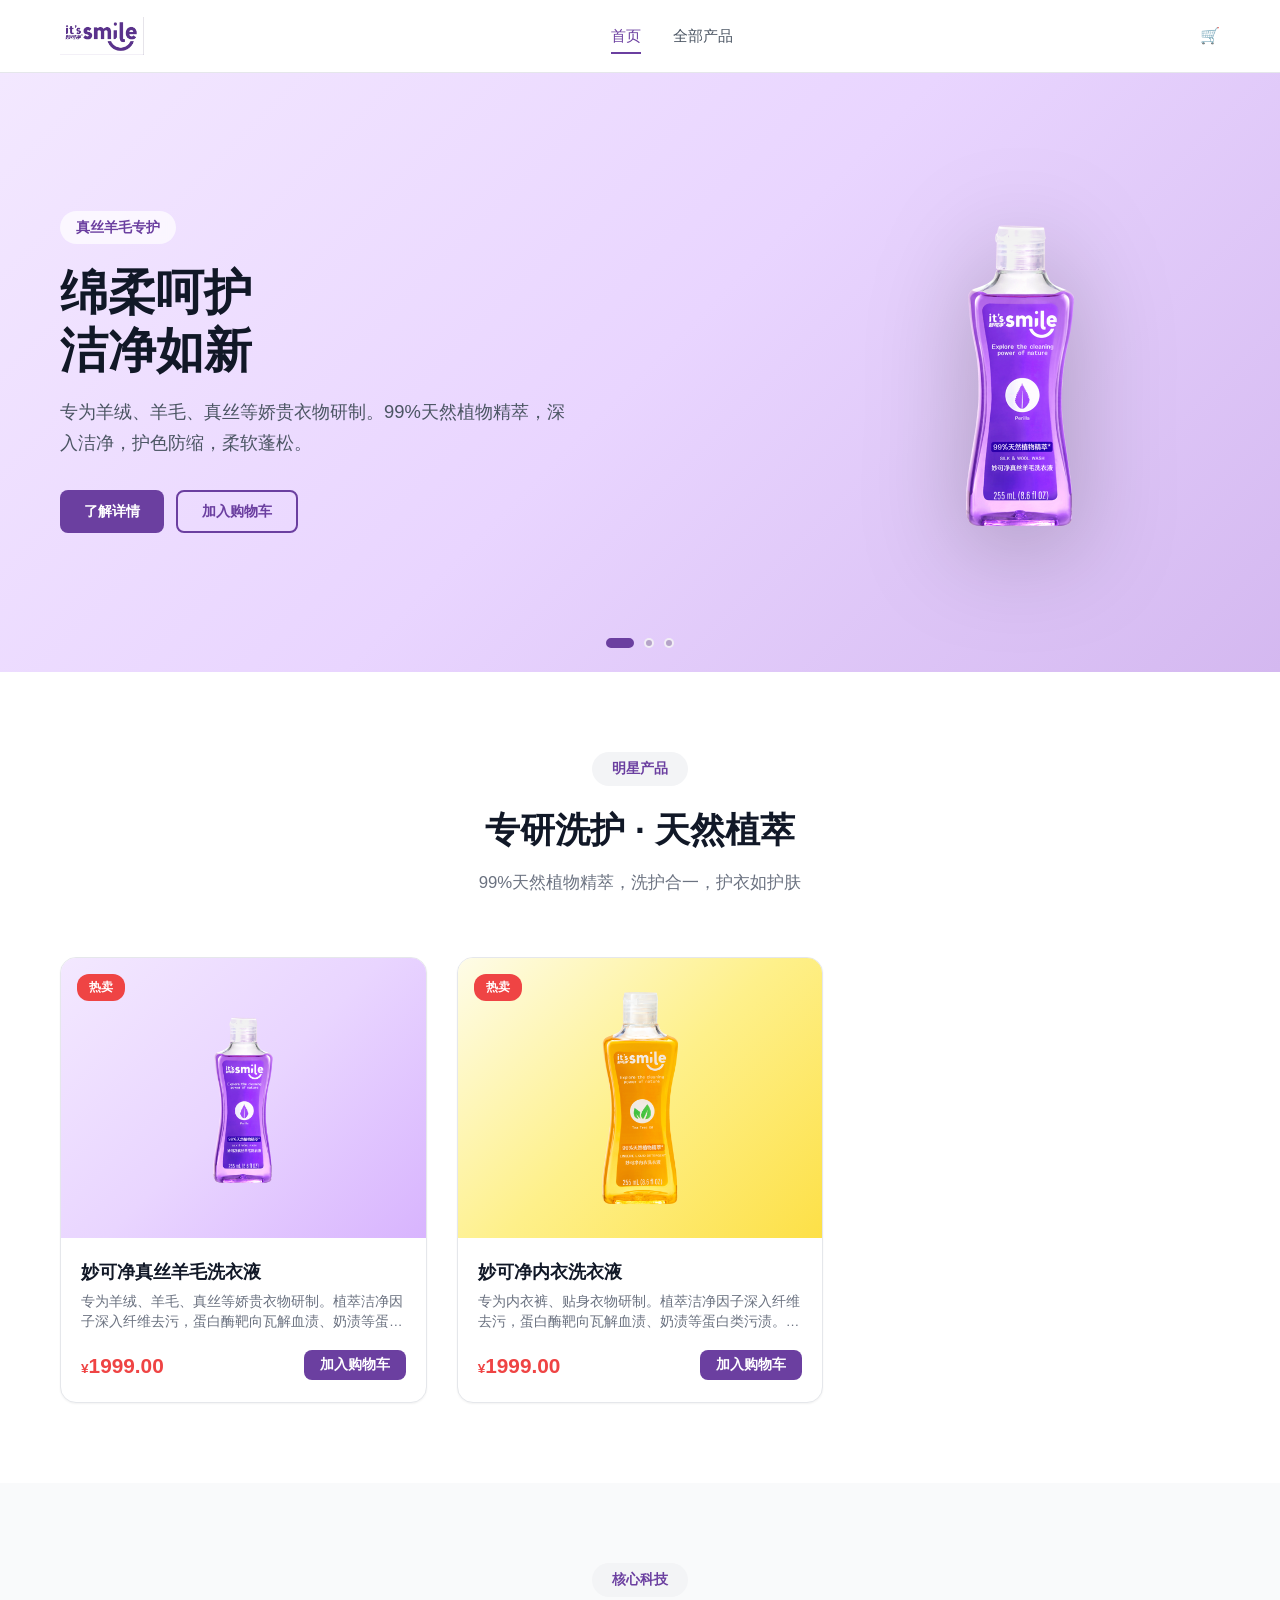
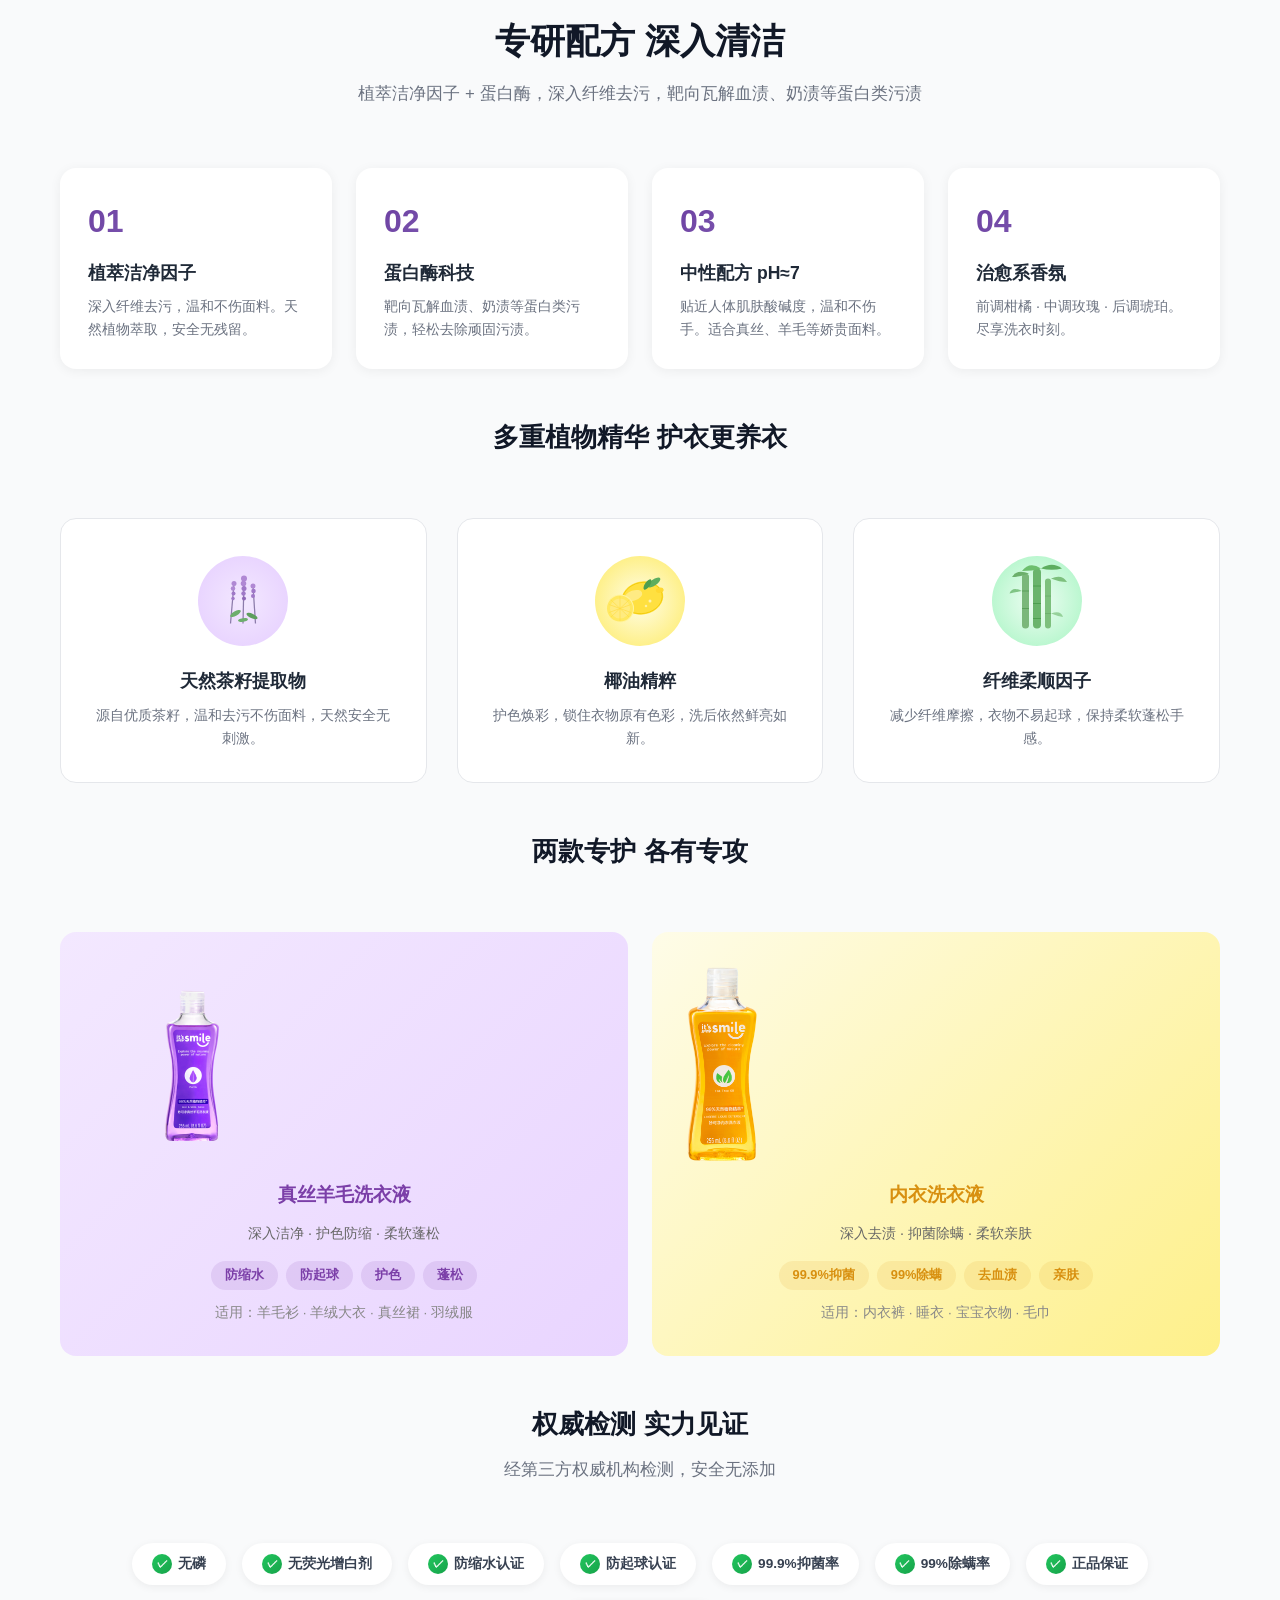
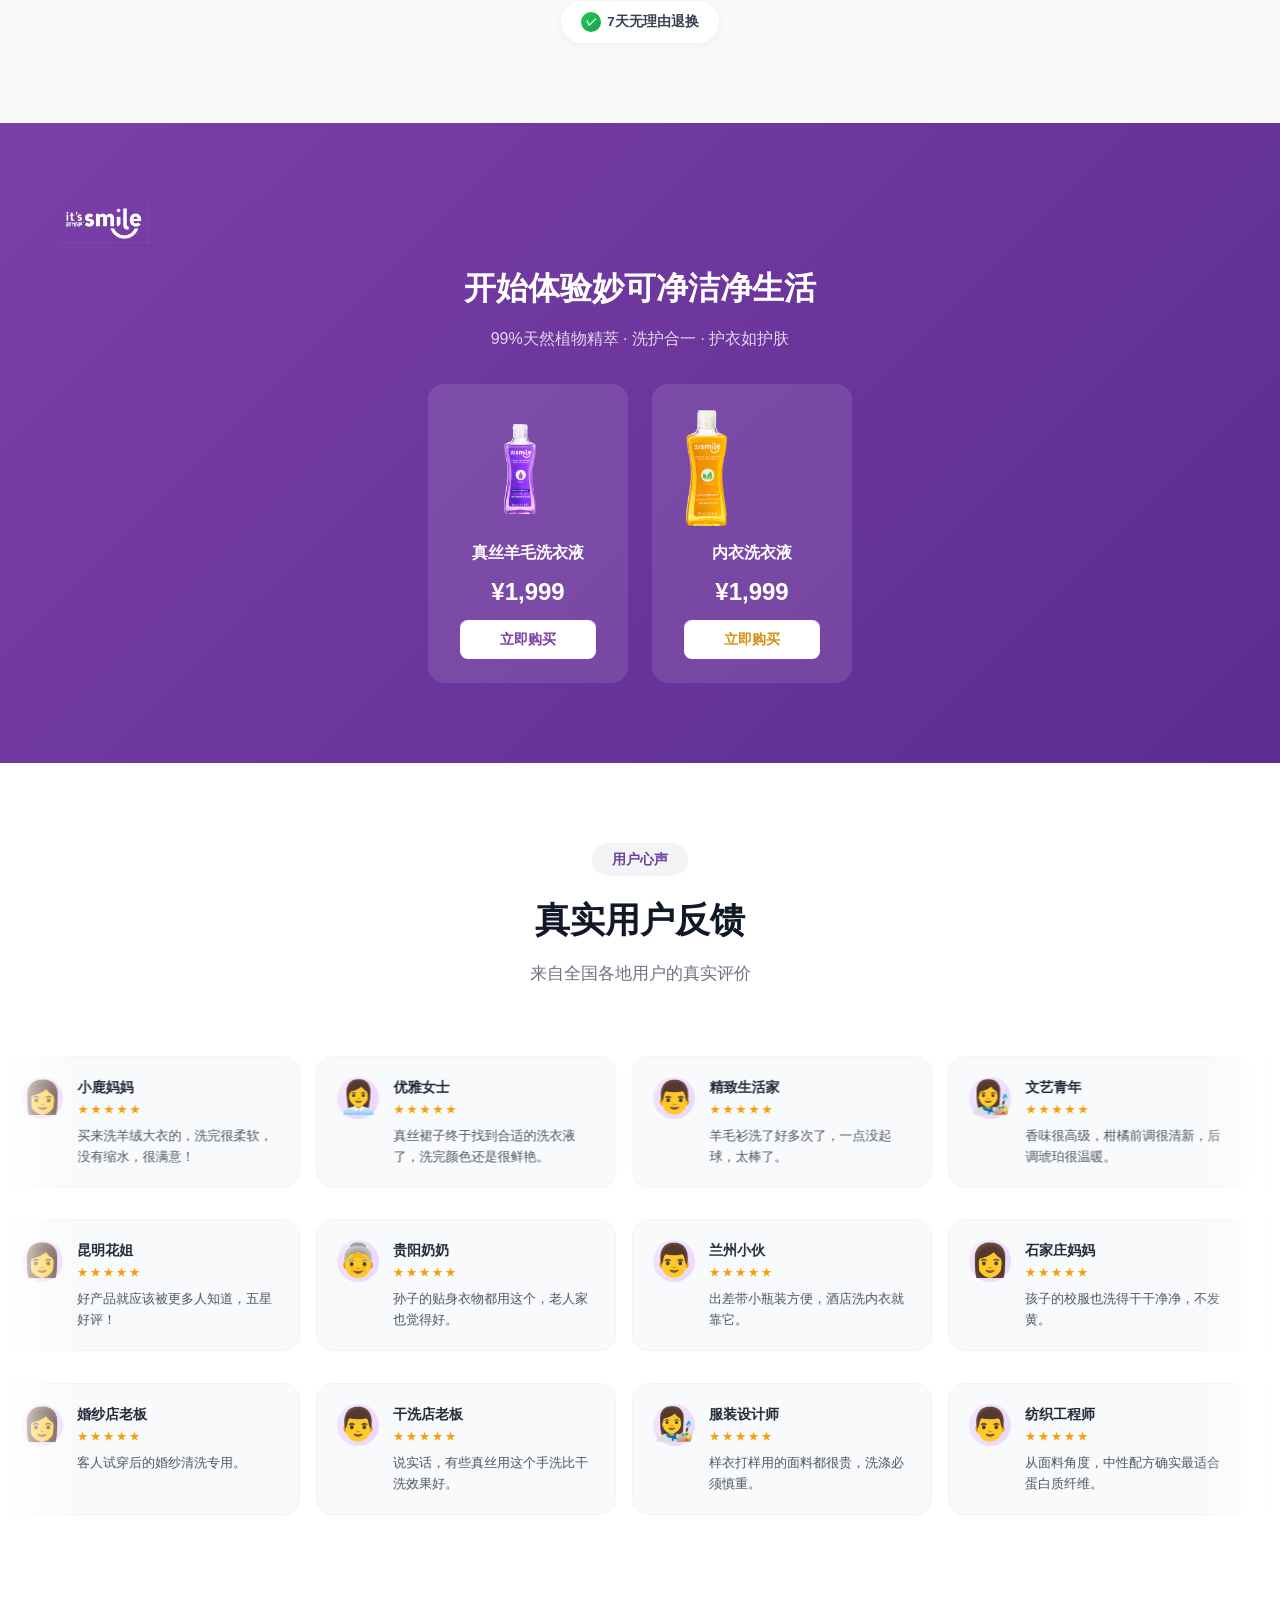
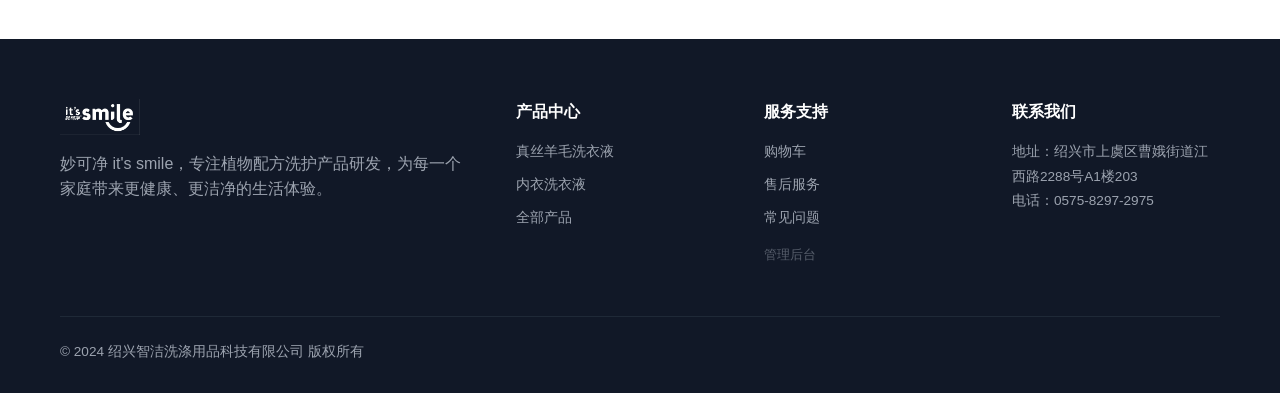
==== commit 7d2a95da: "修复首页JS错误和UI优化：轮播图、用户评价、购物车产品图 - 修复 initHeroSlider/initHeroCarousel 函数名不匹配导致轮播失效 - 修复 const cart 重复声明" ====
--- a/index.html
+++ b/index.html
@@ -40,7 +40,7 @@
             </div>
           </div>
           <div class="hero-image">
-            <img src="images/product-lavender.svg" alt="妙可净真丝羊毛洗衣液" class="hero-product-img">
+            <img src="images/product-purple.png" alt="妙可净真丝羊毛洗衣液" class="hero-product-img">
           </div>
         </div>
       </div>
@@ -57,7 +57,7 @@
             </div>
           </div>
           <div class="hero-image">
-            <img src="images/product-lemon.svg" alt="妙可净内衣洗衣液" class="hero-product-img">
+            <img src="images/product-yellow.png" alt="妙可净内衣洗衣液" class="hero-product-img">
           </div>
         </div>
       </div>
@@ -73,8 +73,8 @@
             </div>
           </div>
           <div class="hero-image" style="display:flex;gap:0;">
-            <img src="images/product-lemon.svg" alt="妙可净内衣洗衣液" class="hero-product-img" style="height:340px;transform:translateX(20px);">
-            <img src="images/product-lavender.svg" alt="妙可净真丝羊毛洗衣液" class="hero-product-img" style="height:340px;transform:translateX(-20px);">
+            <img src="images/product-yellow.png" alt="妙可净内衣洗衣液" class="hero-product-img" style="height:340px;transform:translateX(20px);">
+            <img src="images/product-purple.png" alt="妙可净真丝羊毛洗衣液" class="hero-product-img" style="height:340px;transform:translateX(-20px);">
           </div>
         </div>
       </div>
@@ -157,7 +157,7 @@
         <div style="display:grid;grid-template-columns:repeat(auto-fit,minmax(300px,1fr));gap:24px;">
           <!-- 紫色款 -->
           <div style="background:linear-gradient(135deg,#f3e8ff,#e9d5ff);border-radius:16px;padding:32px;text-align:center;">
-            <img src="images/product-lavender.svg" alt="真丝羊毛洗衣液" style="height:200px;margin-bottom:16px;">
+            <img src="images/product-purple.png" alt="真丝羊毛洗衣液" style="height:200px;margin-bottom:16px;">
             <h3 style="color:#7B3FA8;font-size:1.2rem;">真丝羊毛洗衣液</h3>
             <p style="color:#666;margin:12px 0 16px;font-size:0.9rem;">深入洁净 · 护色防缩 · 柔软蓬松</p>
             <div style="display:flex;flex-wrap:wrap;gap:8px;justify-content:center;">
@@ -170,7 +170,7 @@
           </div>
           <!-- 黄色款 -->
           <div style="background:linear-gradient(135deg,#fefce8,#fef08a);border-radius:16px;padding:32px;text-align:center;">
-            <img src="images/product-lemon.svg" alt="内衣洗衣液" style="height:200px;margin-bottom:16px;">
+            <img src="images/product-yellow.png" alt="内衣洗衣液" style="height:200px;margin-bottom:16px;">
             <h3 style="color:#D89010;font-size:1.2rem;">内衣洗衣液</h3>
             <p style="color:#666;margin:12px 0 16px;font-size:0.9rem;">深入去渍 · 抑菌除螨 · 柔软亲肤</p>
             <div style="display:flex;flex-wrap:wrap;gap:8px;justify-content:center;">
@@ -212,13 +212,13 @@
       <p style="opacity:0.8;margin-bottom:32px;">99%天然植物精萃 · 洗护合一 · 护衣如护肤</p>
       <div style="display:flex;gap:24px;justify-content:center;flex-wrap:wrap;">
         <div style="background:rgba(255,255,255,0.1);border-radius:16px;padding:24px 32px;min-width:200px;">
-          <img src="images/product-lavender.svg" alt="真丝羊毛洗衣液" style="height:120px;margin-bottom:12px;">
+          <img src="images/product-purple.png" alt="真丝羊毛洗衣液" style="height:120px;margin-bottom:12px;">
           <div style="font-size:1rem;font-weight:600;">真丝羊毛洗衣液</div>
           <div style="font-size:1.5rem;font-weight:800;margin:8px 0;">¥1,999</div>
           <button class="btn" style="background:white;color:#7B3FA8;font-weight:700;width:100%;" onclick="cart.addItem(1)">立即购买</button>
         </div>
         <div style="background:rgba(255,255,255,0.1);border-radius:16px;padding:24px 32px;min-width:200px;">
-          <img src="images/product-lemon.svg" alt="内衣洗衣液" style="height:120px;margin-bottom:12px;">
+          <img src="images/product-yellow.png" alt="内衣洗衣液" style="height:120px;margin-bottom:12px;">
           <div style="font-size:1rem;font-weight:600;">内衣洗衣液</div>
           <div style="font-size:1.5rem;font-weight:800;margin:8px 0;">¥1,999</div>
           <button class="btn" style="background:white;color:#D89010;font-weight:700;width:100%;" onclick="cart.addItem(2)">立即购买</button>
@@ -281,8 +281,6 @@
   <script src="js/app.js"></script>
   <script>
     // Init
-    const cart = new CartManager();
-    initHeroCarousel();
     renderProductCards('featured-products');
 
     // ========== 200+ User Reviews ==========
--- a/css/style.css
+++ b/css/style.css
@@ -298,7 +298,7 @@
   overflow: hidden;
 }
 
-.hero-slider {
+.hero-slides {
   position: relative;
   height: 600px;
 }
@@ -314,25 +314,20 @@
 
 .hero-slide.active {
   opacity: 1;
-}
-
-.hero-slide-purple {
-  background: linear-gradient(135deg, #E8D5F5 0%, #D4B8E8 30%, #C9A5E0 60%, #B78FD6 100%);
-}
-
-.hero-slide-yellow {
-  background: linear-gradient(135deg, #FFF3D6 0%, #FFE4A0 30%, #FFD56B 60%, #FFC940 100%);
-}
-
-.hero-slide-brand {
-  background: linear-gradient(135deg, #f0e6ff 0%, #e0d0f5 50%, #d0c0ea 100%);
+  z-index: 1;
 }
 
 .hero-content {
-  position: relative;
-  z-index: 2;
-  max-width: 600px;
-  padding: 0 60px;
+  display: flex;
+  align-items: center;
+  justify-content: space-between;
+  gap: 40px;
+  width: 100%;
+}
+
+.hero-text {
+  flex: 1;
+  max-width: 520px;
 }
 
 .hero-tag {
@@ -372,12 +367,7 @@
 }
 
 .hero-image {
-  position: absolute;
-  right: 60px;
-  top: 50%;
-  transform: translateY(-50%);
-  width: 400px;
-  height: 400px;
+  flex-shrink: 0;
   display: flex;
   align-items: center;
   justify-content: center;
@@ -1974,14 +1964,46 @@
 
 /* --- Real Image Styles --- */
 .hero-product-img {
-  height: 380px;
+  height: 400px;
   width: auto;
-  filter: drop-shadow(0 16px 40px rgba(0,0,0,0.2));
-  transition: transform 0.5s ease;
+  object-fit: contain;
+  filter: drop-shadow(0 20px 50px rgba(0,0,0,0.25));
+  transition: transform 0.6s cubic-bezier(0.34,1.56,0.64,1);
+  animation: floatProduct 4s ease-in-out infinite;
 }
 
 .hero-product-img:hover {
-  transform: scale(1.05);
+  transform: scale(1.08) rotate(2deg);
+}
+
+@keyframes floatProduct {
+  0%, 100% { transform: translateY(0); }
+  50% { transform: translateY(-12px); }
+}
+
+.hero-dots {
+  position: absolute;
+  bottom: 24px;
+  left: 50%;
+  transform: translateX(-50%);
+  display: flex;
+  gap: 10px;
+  z-index: 10;
+}
+
+.hero-dot {
+  width: 10px;
+  height: 10px;
+  border-radius: 50%;
+  background: rgba(0,0,0,0.2);
+  cursor: pointer;
+  transition: all 0.3s;
+}
+
+.hero-dot.active {
+  background: var(--primary);
+  width: 28px;
+  border-radius: 5px;
 }
 
 .product-card-img {
@@ -2101,16 +2123,40 @@
 .reviews-scroll-wrapper {
   overflow: hidden;
   padding: 0 0 20px;
+  position: relative;
+}
+.reviews-scroll-wrapper::before,
+.reviews-scroll-wrapper::after {
+  content: '';
+  position: absolute;
+  top: 0;
+  bottom: 0;
+  width: 80px;
+  z-index: 2;
+  pointer-events: none;
+}
+.reviews-scroll-wrapper::before {
+  left: 0;
+  background: linear-gradient(90deg, white, transparent);
+}
+.reviews-scroll-wrapper::after {
+  right: 0;
+  background: linear-gradient(-90deg, white, transparent);
 }
 .reviews-scroll-track {
   display: flex;
   gap: 16px;
-  animation: scrollReviews 60s linear infinite;
+  padding: 8px 0;
   margin-bottom: 16px;
   width: max-content;
+  will-change: transform;
+  animation: scrollReviews 80s linear infinite;
 }
 .reviews-scroll-track.reverse {
-  animation: scrollReviewsReverse 55s linear infinite;
+  animation: scrollReviewsReverse 75s linear infinite;
+}
+.reviews-scroll-track:hover {
+  animation-play-state: paused;
 }
 @keyframes scrollReviews {
   0% { transform: translateX(0); }
@@ -2122,17 +2168,30 @@
 }
 .review-card {
   flex-shrink: 0;
-  width: 280px;
+  width: 300px;
   background: var(--gray-50);
-  border-radius: 12px;
-  padding: 16px;
-  display: flex;
-  gap: 12px;
+  border-radius: 16px;
+  padding: 20px;
+  display: flex;
+  gap: 14px;
   align-items: flex-start;
+  border: 1px solid var(--gray-100);
+  transition: transform 0.3s, box-shadow 0.3s;
+}
+.review-card:hover {
+  transform: translateY(-2px);
+  box-shadow: 0 8px 24px rgba(0,0,0,0.08);
 }
 .review-avatar {
-  font-size: 1.8rem;
+  font-size: 2rem;
   flex-shrink: 0;
+  width: 42px;
+  height: 42px;
+  display: flex;
+  align-items: center;
+  justify-content: center;
+  background: linear-gradient(135deg, #f3e8ff, #e9d5ff);
+  border-radius: 50%;
 }
 .review-body {
   flex: 1;
@@ -2151,9 +2210,9 @@
   letter-spacing: 2px;
 }
 .review-text {
-  font-size: 0.8rem;
+  font-size: 0.82rem;
   color: var(--gray-600);
-  line-height: 1.5;
+  line-height: 1.6;
 }
 
 /* --- Utilities --- */
